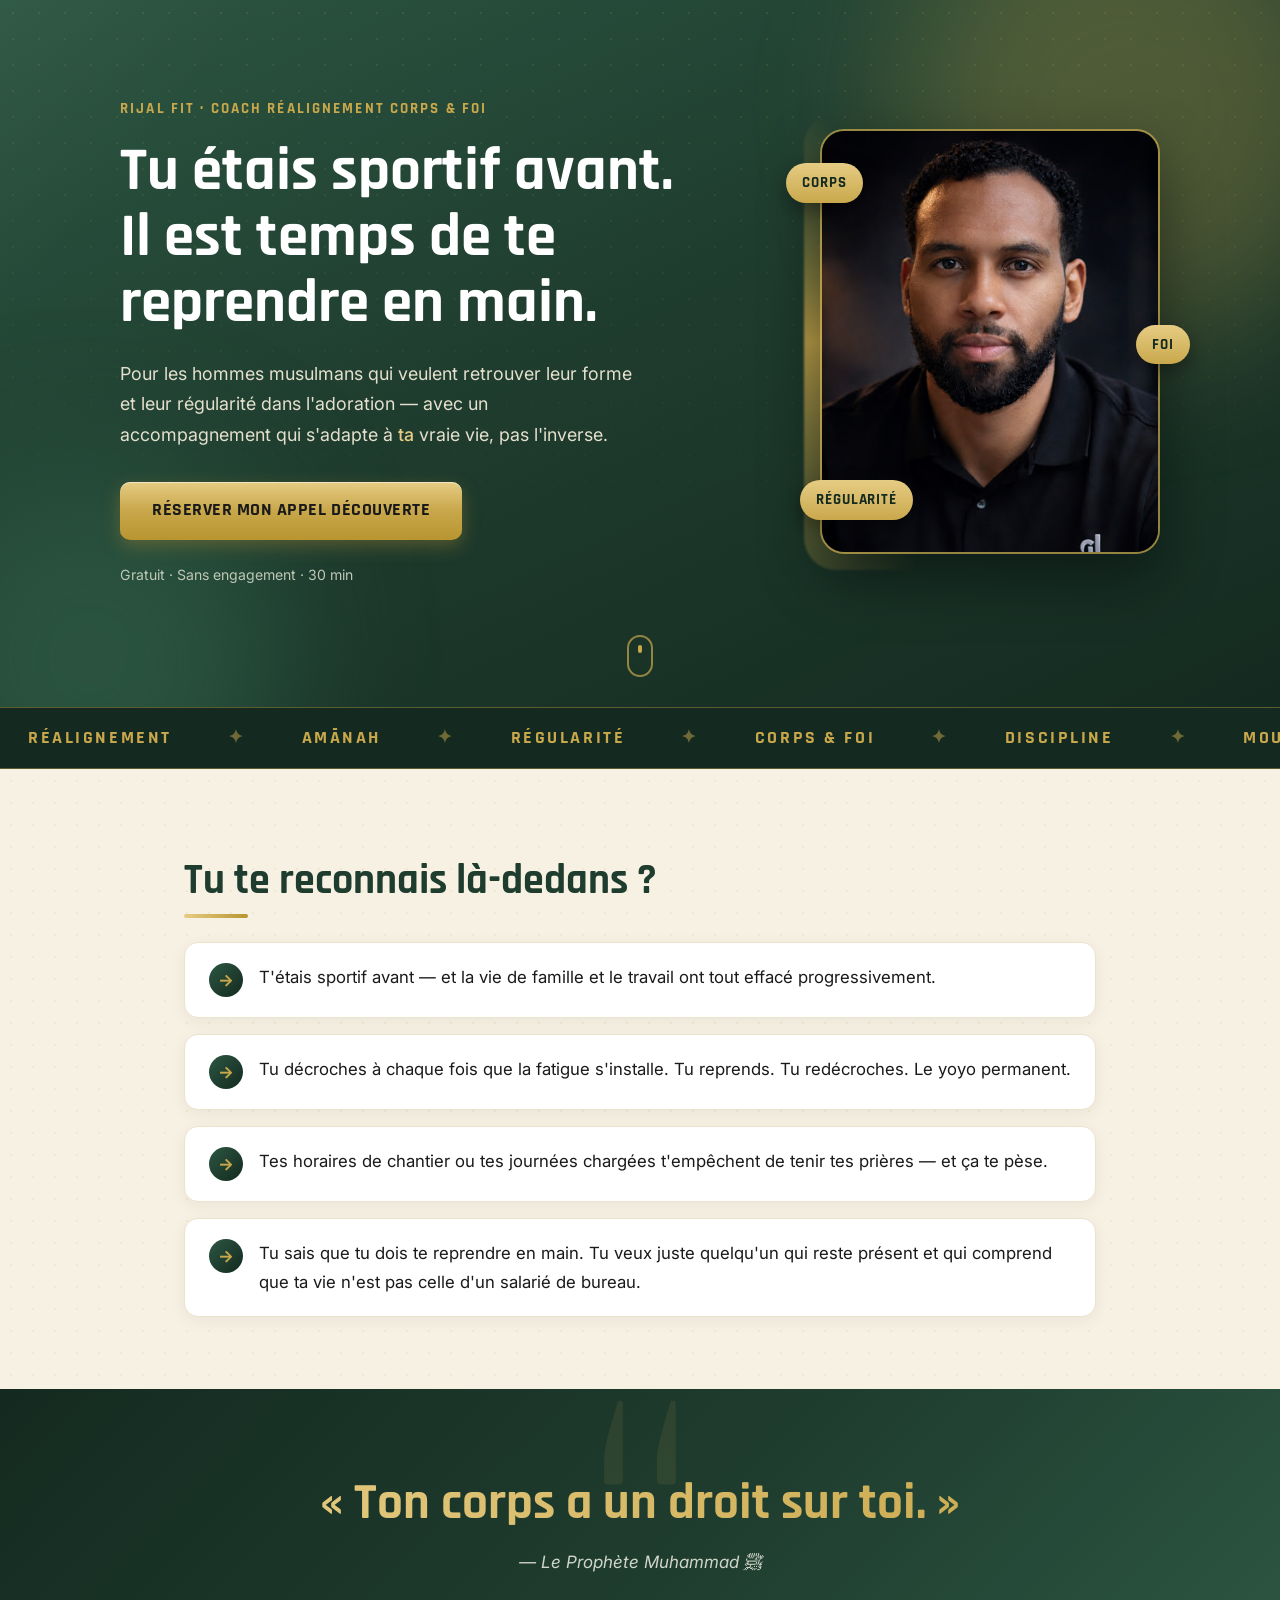
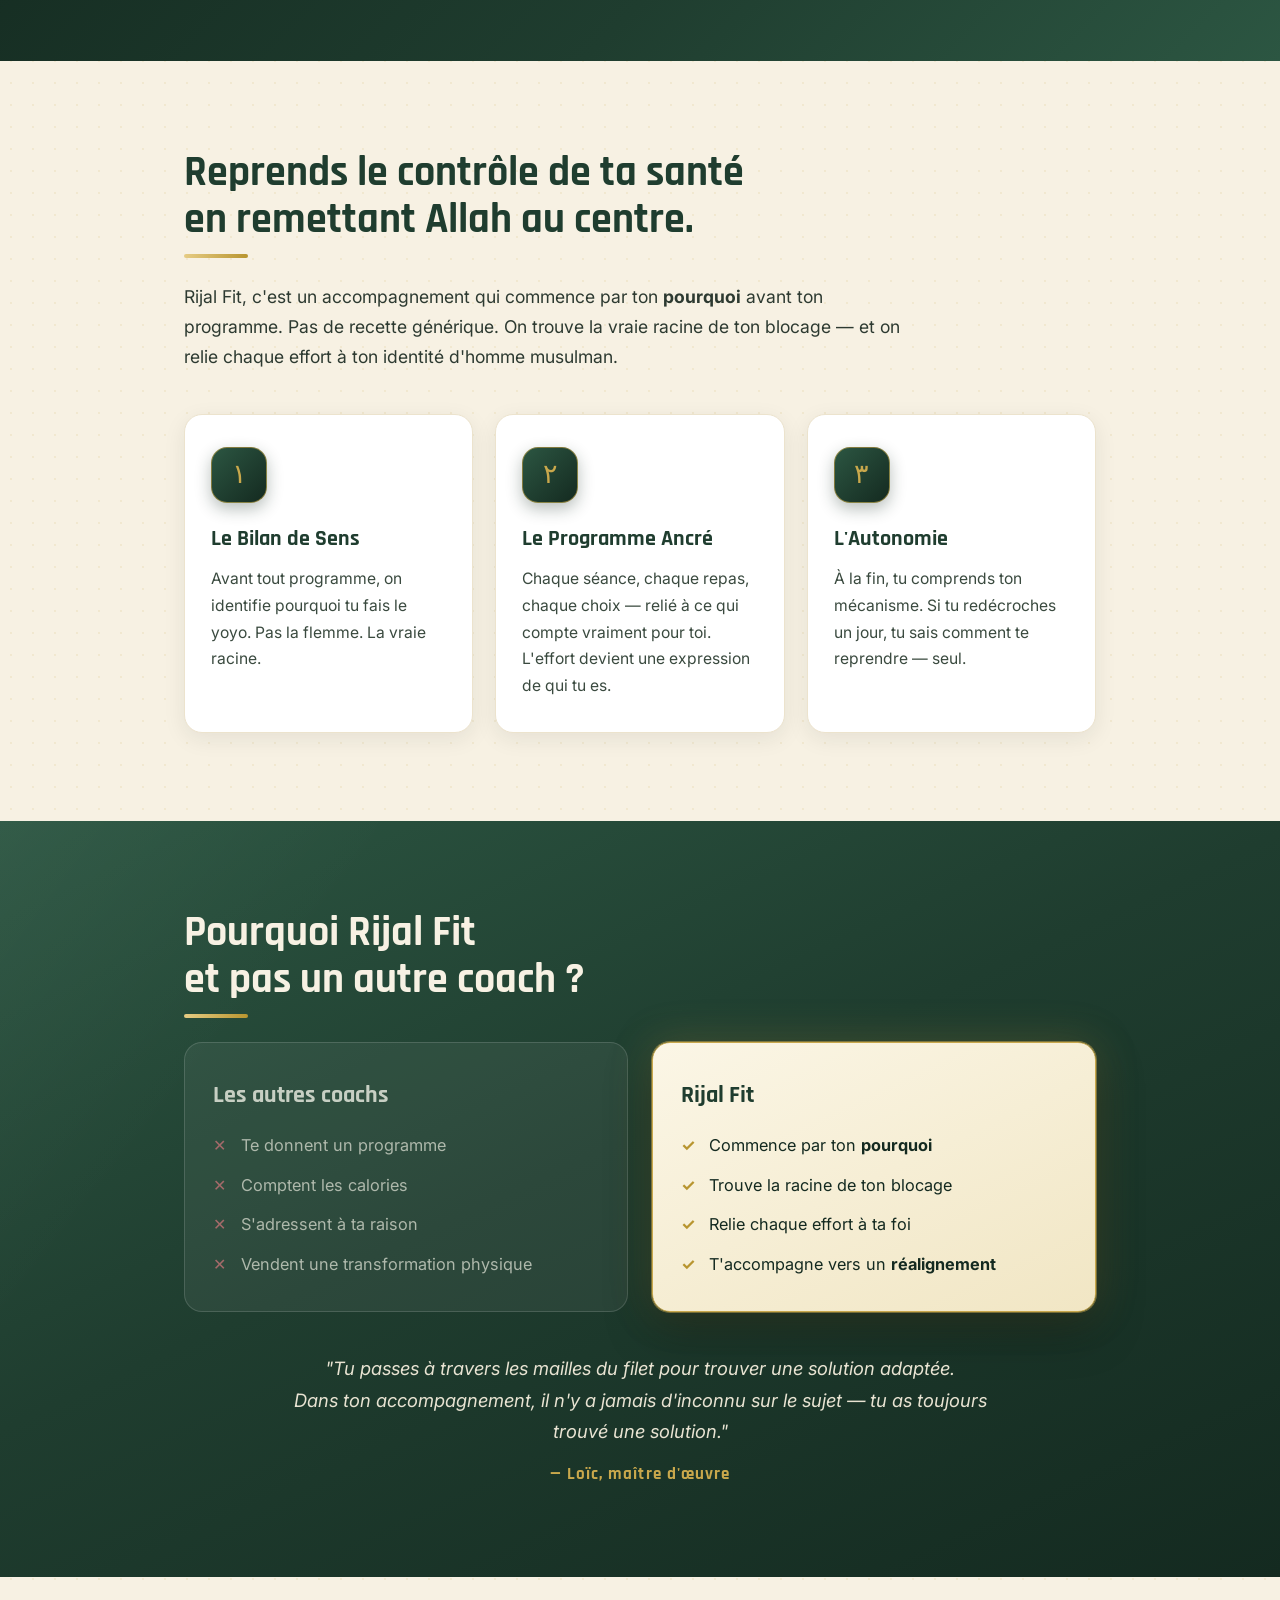
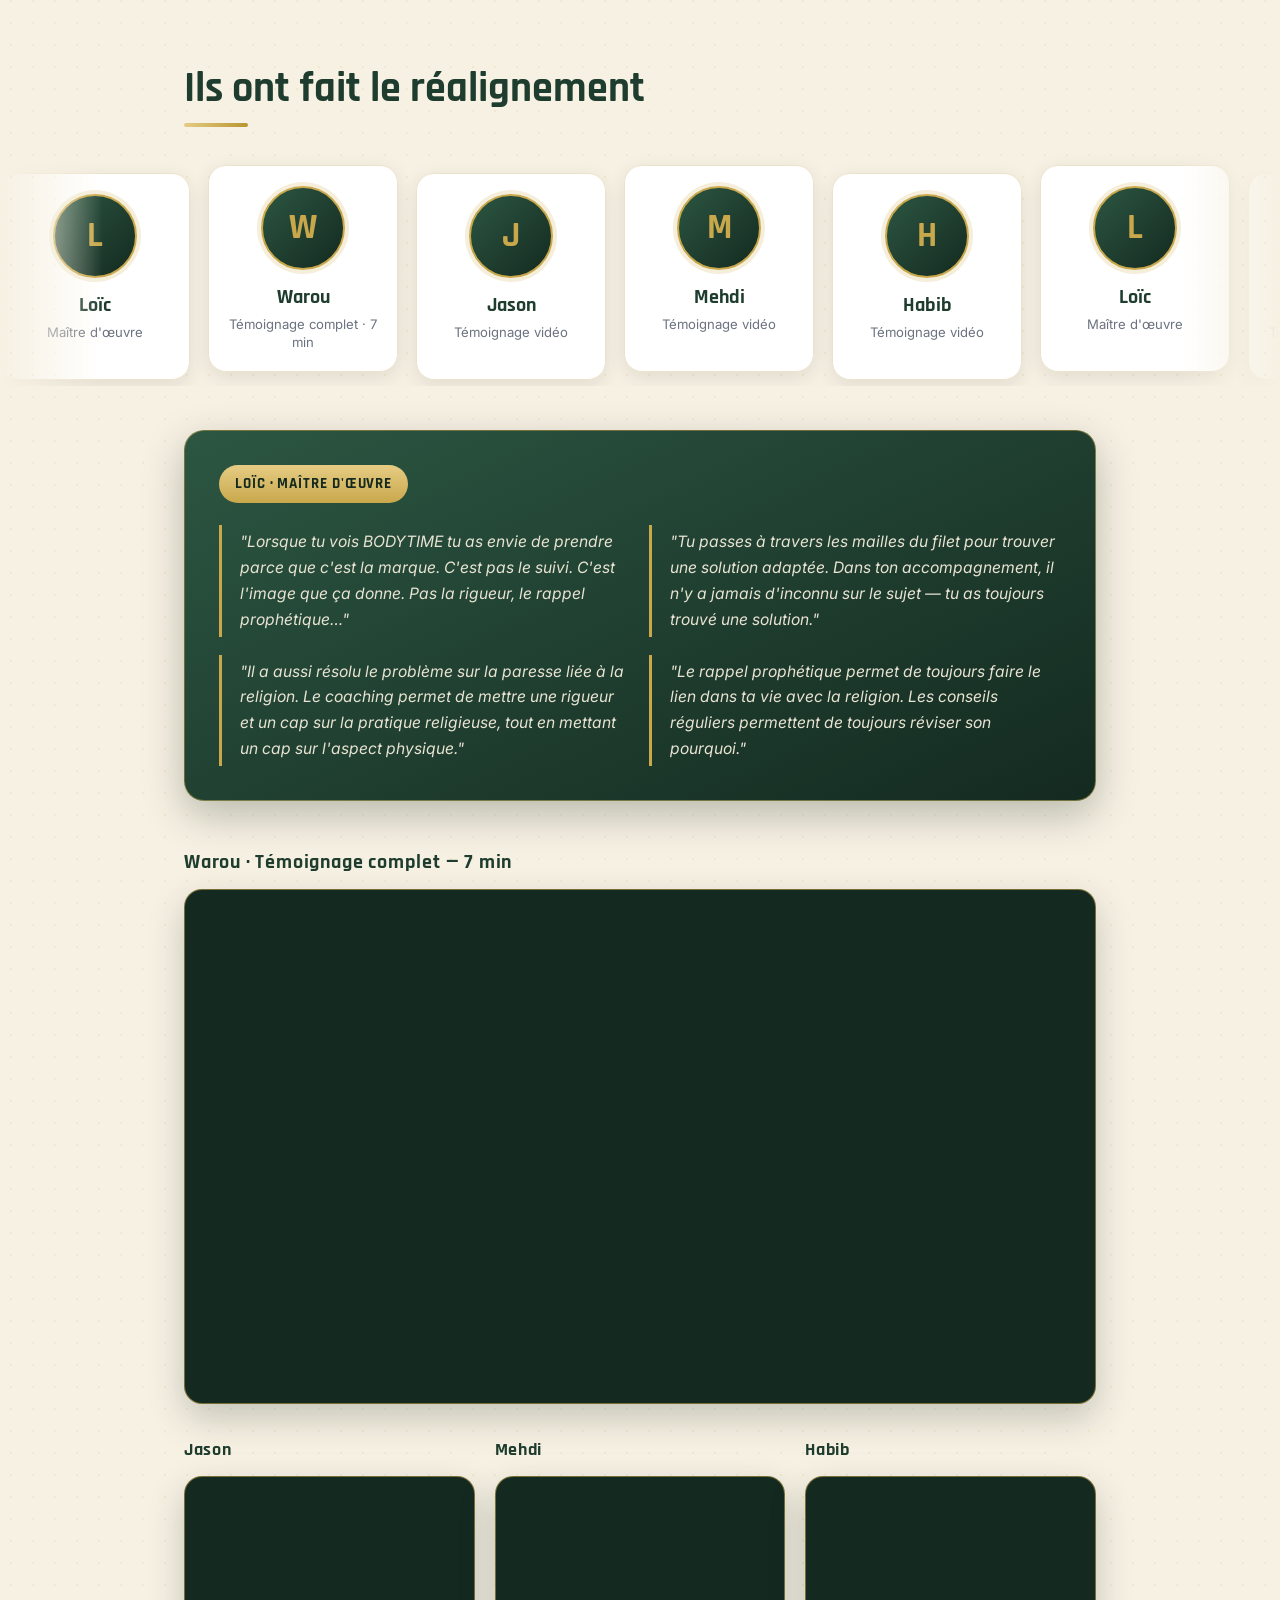
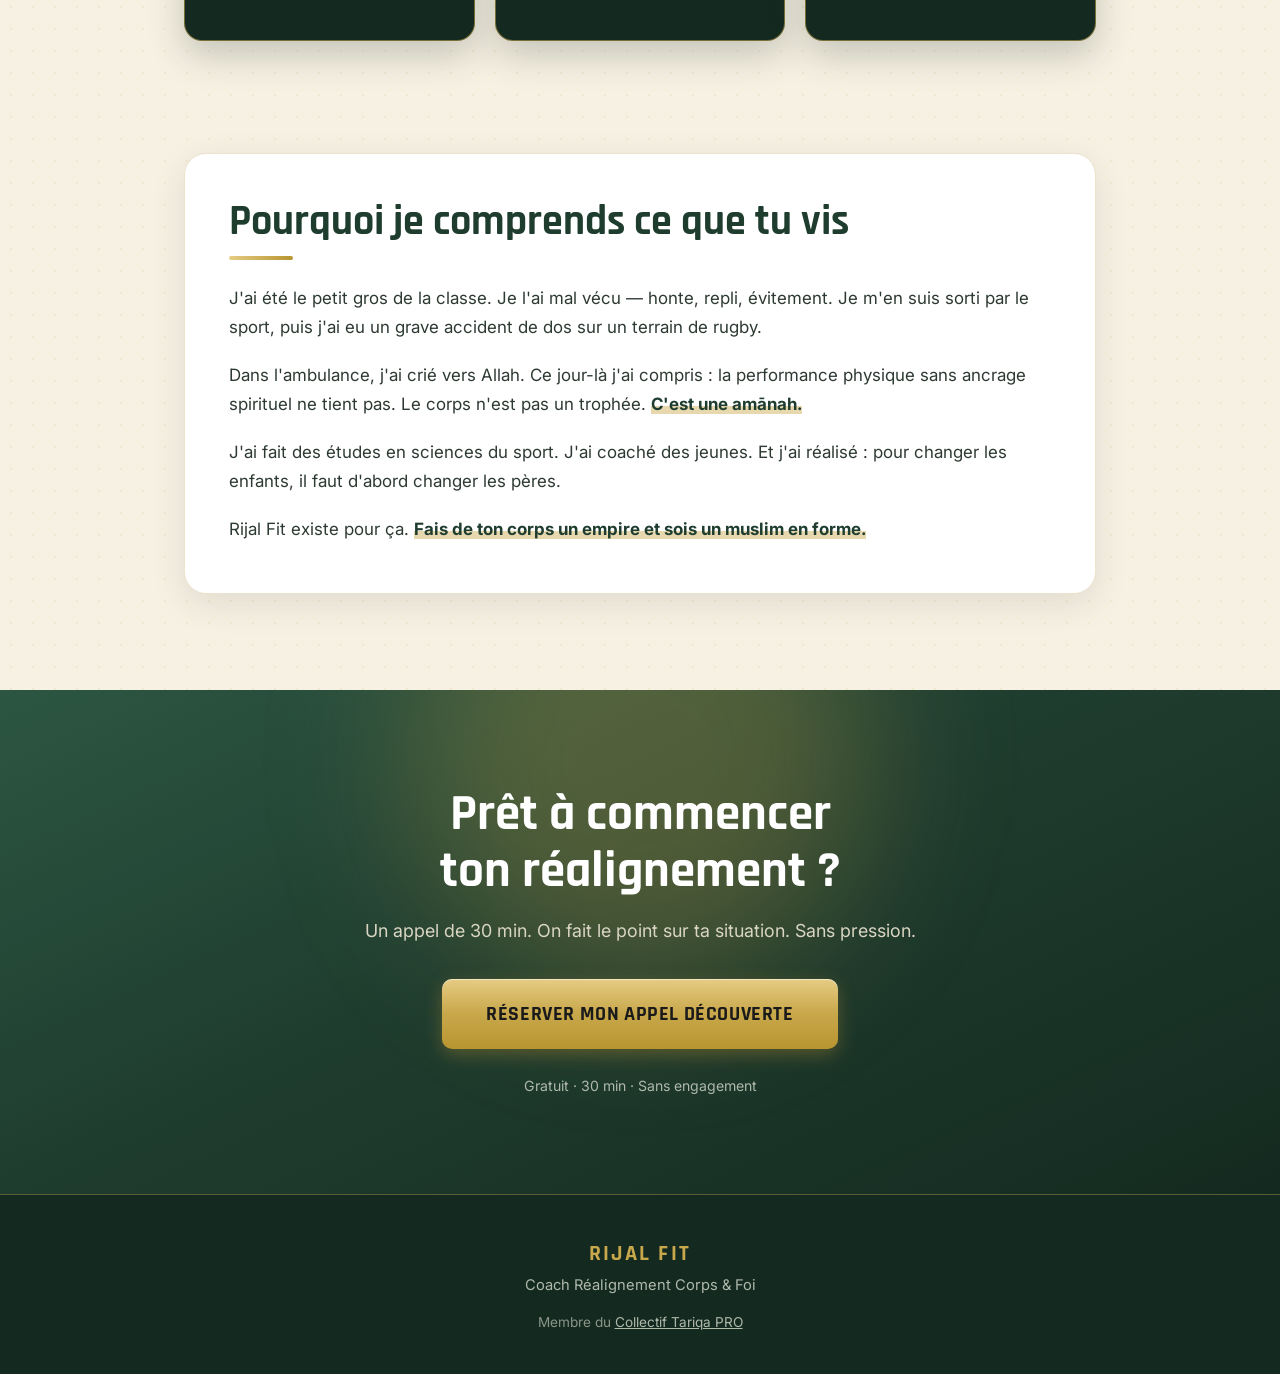
==== index.html @ 96c33fd4 "Site principal Rijal Fit : nouveau visuel animé (vert forêt, or brillant, crème à motif) Mouvement a" ====
<!DOCTYPE html>
<html lang="fr">
<head>
  <meta charset="UTF-8" />
  <meta name="viewport" content="width=device-width, initial-scale=1.0" />
  <title>Rijal Fit — Coach Réalignement Corps & Foi</title>
  <meta name="description" content="Tu étais sportif avant. Retrouve ta forme et ta régularité dans l'adoration — avec un accompagnement qui s'adapte à ta vraie vie." />
  <meta name="theme-color" content="#142a20" />

  <!-- Open Graph -->
  <meta property="og:title" content="Rijal Fit — Coach Réalignement Corps & Foi" />
  <meta property="og:description" content="Tu étais sportif avant. Retrouve ta forme et ta régularité dans l'adoration — avec un accompagnement qui s'adapte à ta vraie vie." />
  <meta property="og:image" content="https://landing-3-sepia.vercel.app/images/matt.jpg" />
  <meta property="og:url" content="https://landing-3-sepia.vercel.app/" />
  <meta property="og:type" content="website" />

  <!-- Google Fonts -->
  <link rel="preconnect" href="https://fonts.googleapis.com" />
  <link rel="preconnect" href="https://fonts.gstatic.com" crossorigin />
  <link href="https://fonts.googleapis.com/css2?family=Rajdhani:wght@400;600;700&family=Inter:wght@400;500&display=swap" rel="stylesheet" />

  <script>document.documentElement.classList.add('js');</script>
  <link rel="stylesheet" href="style.css" />
</head>
<body>

  <div class="scroll-progress" id="scroll-progress" aria-hidden="true"></div>

  <!-- ═══════════════════════════════════════════
       HERO
  ════════════════════════════════════════════ -->
  <header class="hero" id="top">
    <div class="hero__glow hero__glow--1" data-parallax="0.12" aria-hidden="true"></div>
    <div class="hero__glow hero__glow--2" data-parallax="-0.08" aria-hidden="true"></div>
    <div class="hero__inner">
      <div class="hero__text">
        <p class="hero__label reveal">Rijal Fit · Coach Réalignement Corps &amp; Foi</p>
        <h1 class="hero__title" data-split>Tu étais sportif avant.<br>Il est temps de te reprendre en main.</h1>
        <p class="hero__sub reveal" style="--d:.5s">
          Pour les hommes musulmans qui veulent retrouver leur forme et leur régularité dans l'adoration — avec un accompagnement qui s'adapte à <em>ta</em> vraie vie, pas l'inverse.
        </p>
        <div class="reveal" style="--d:.65s">
          <a href="https://calendly.com/muslimserinityforme/programme-ton-bilan-intermediaire" class="btn btn--primary" target="_blank" rel="noopener">
            Réserver mon appel découverte
          </a>
          <p class="hero__reassurance">Gratuit · Sans engagement · 30 min</p>
        </div>
      </div>
      <div class="hero__image reveal reveal--zoom" style="--d:.3s" data-parallax="0.06">
        <div class="hero__ring" aria-hidden="true"></div>
        <img src="images/matt.jpg" alt="Matthieu — Coach Rijal Fit" />
        <span class="chip chip--1" aria-hidden="true">Corps</span>
        <span class="chip chip--2" aria-hidden="true">Foi</span>
        <span class="chip chip--3" aria-hidden="true">Régularité</span>
      </div>
    </div>
    <a href="#probleme" class="hero__scroll" aria-label="Descendre"><span></span></a>
  </header>

  <!-- ═══════════════════════════════════════════
       BANDEAU DÉFILANT
  ════════════════════════════════════════════ -->
  <div class="marquee" aria-hidden="true">
    <div class="marquee__track">
      <span>Réalignement</span><span>Amānah</span><span>Régularité</span><span>Corps &amp; Foi</span><span>Discipline</span><span>Mou'min qawi</span>
      <span>Réalignement</span><span>Amānah</span><span>Régularité</span><span>Corps &amp; Foi</span><span>Discipline</span><span>Mou'min qawi</span>
      <span>Réalignement</span><span>Amānah</span><span>Régularité</span><span>Corps &amp; Foi</span><span>Discipline</span><span>Mou'min qawi</span>
      <span>Réalignement</span><span>Amānah</span><span>Régularité</span><span>Corps &amp; Foi</span><span>Discipline</span><span>Mou'min qawi</span>
    </div>
  </div>

  <main>

    <!-- ═══════════════════════════════════════════
         POUR QUI / LE PROBLÈME
    ════════════════════════════════════════════ -->
    <section class="problem" id="probleme">
      <div class="container">
        <h2 class="section__title reveal">Tu te reconnais là-dedans ?</h2>
        <ul class="problem__list">
          <li class="reveal" style="--d:.05s">
            <span class="check">→</span>
            T'étais sportif avant — et la vie de famille et le travail ont tout effacé progressivement.
          </li>
          <li class="reveal" style="--d:.15s">
            <span class="check">→</span>
            Tu décroches à chaque fois que la fatigue s'installe. Tu reprends. Tu redécroches. Le yoyo permanent.
          </li>
          <li class="reveal" style="--d:.25s">
            <span class="check">→</span>
            Tes horaires de chantier ou tes journées chargées t'empêchent de tenir tes prières — et ça te pèse.
          </li>
          <li class="reveal" style="--d:.35s">
            <span class="check">→</span>
            Tu sais que tu dois te reprendre en main. Tu veux juste quelqu'un qui reste présent et qui comprend que ta vie n'est pas celle d'un salarié de bureau.
          </li>
        </ul>
      </div>
    </section>

    <!-- ═══════════════════════════════════════════
         BANDEAU HADITH
    ════════════════════════════════════════════ -->
    <section class="hadith">
      <div class="container hadith__inner">
        <p class="hadith__text reveal">« Ton corps a un droit sur toi. »</p>
        <p class="hadith__source reveal" style="--d:.25s">— Le Prophète Muhammad ﷺ</p>
      </div>
    </section>

    <!-- ═══════════════════════════════════════════
         LA SOLUTION
    ════════════════════════════════════════════ -->
    <section class="solution">
      <div class="container">
        <h2 class="section__title reveal">Reprends le contrôle de ta santé<br>en remettant Allah au centre.</h2>
        <p class="solution__intro reveal" style="--d:.1s">
          Rijal Fit, c'est un accompagnement qui commence par ton <strong>pourquoi</strong> avant ton programme.
          Pas de recette générique. On trouve la vraie racine de ton blocage — et on relie chaque effort à ton identité d'homme musulman.
        </p>
        <div class="solution__cards">
          <div class="card reveal" style="--d:.05s" data-tilt>
            <div class="card__icon">١</div>
            <h3>Le Bilan de Sens</h3>
            <p>Avant tout programme, on identifie pourquoi tu fais le yoyo. Pas la flemme. La vraie racine.</p>
          </div>
          <div class="card reveal" style="--d:.2s" data-tilt>
            <div class="card__icon">٢</div>
            <h3>Le Programme Ancré</h3>
            <p>Chaque séance, chaque repas, chaque choix — relié à ce qui compte vraiment pour toi. L'effort devient une expression de qui tu es.</p>
          </div>
          <div class="card reveal" style="--d:.35s" data-tilt>
            <div class="card__icon">٣</div>
            <h3>L'Autonomie</h3>
            <p>À la fin, tu comprends ton mécanisme. Si tu redécroches un jour, tu sais comment te reprendre — seul.</p>
          </div>
        </div>
      </div>
    </section>

    <!-- ═══════════════════════════════════════════
         DIFFÉRENCIATEUR
    ════════════════════════════════════════════ -->
    <section class="diff">
      <div class="container">
        <h2 class="section__title section__title--light reveal">Pourquoi Rijal Fit<br>et pas un autre coach ?</h2>
        <div class="diff__grid">
          <div class="diff__col diff__col--other reveal" style="--d:.05s">
            <h3>Les autres coachs</h3>
            <ul>
              <li>Te donnent un programme</li>
              <li>Comptent les calories</li>
              <li>S'adressent à ta raison</li>
              <li>Vendent une transformation physique</li>
            </ul>
          </div>
          <div class="diff__col diff__col--rijal reveal" style="--d:.2s">
            <h3>Rijal Fit</h3>
            <ul>
              <li>Commence par ton <strong>pourquoi</strong></li>
              <li>Trouve la racine de ton blocage</li>
              <li>Relie chaque effort à ta foi</li>
              <li>T'accompagne vers un <strong>réalignement</strong></li>
            </ul>
          </div>
        </div>
        <p class="diff__quote reveal">
          "Tu passes à travers les mailles du filet pour trouver une solution adaptée.<br>
          Dans ton accompagnement, il n'y a jamais d'inconnu sur le sujet — tu as toujours trouvé une solution."
        </p>
        <p class="diff__quote-author reveal" style="--d:.15s">— Loïc, maître d'œuvre</p>
      </div>
    </section>

    <!-- ═══════════════════════════════════════════
         TÉMOIGNAGES
    ════════════════════════════════════════════ -->
    <section class="temoignages" id="temoignages">
      <div class="container">
        <h2 class="section__title reveal">Ils ont fait le réalignement</h2>
      </div>

      <!-- Mur de visages : met la photo de chacun dans images/clients/<prenom>.jpg -->
      <div class="wall" aria-label="Ils témoignent">
        <div class="wall__track">
          <a class="wall__card" href="#temoignage-loic"><span class="avatar"><b>L</b><img src="images/clients/loic.jpg" alt="" loading="lazy" onerror="this.remove()" /></span><span class="wall__name">Loïc</span><span class="wall__role">Maître d'œuvre</span></a>
          <a class="wall__card" href="#temoignage-warou"><span class="avatar"><b>W</b><img src="images/clients/warou.jpg" alt="" loading="lazy" onerror="this.remove()" /></span><span class="wall__name">Warou</span><span class="wall__role">Témoignage complet · 7 min</span></a>
          <a class="wall__card" href="#temoignage-jason"><span class="avatar"><b>J</b><img src="images/clients/jason.jpg" alt="" loading="lazy" onerror="this.remove()" /></span><span class="wall__name">Jason</span><span class="wall__role">Témoignage vidéo</span></a>
          <a class="wall__card" href="#temoignage-mehdi"><span class="avatar"><b>M</b><img src="images/clients/mehdi.jpg" alt="" loading="lazy" onerror="this.remove()" /></span><span class="wall__name">Mehdi</span><span class="wall__role">Témoignage vidéo</span></a>
          <a class="wall__card" href="#temoignage-habib"><span class="avatar"><b>H</b><img src="images/clients/habib.jpg" alt="" loading="lazy" onerror="this.remove()" /></span><span class="wall__name">Habib</span><span class="wall__role">Témoignage vidéo</span></a>
          <a class="wall__card" href="#temoignage-loic"><span class="avatar"><b>L</b><img src="images/clients/loic.jpg" alt="" loading="lazy" onerror="this.remove()" /></span><span class="wall__name">Loïc</span><span class="wall__role">Maître d'œuvre</span></a>
          <a class="wall__card" href="#temoignage-warou"><span class="avatar"><b>W</b><img src="images/clients/warou.jpg" alt="" loading="lazy" onerror="this.remove()" /></span><span class="wall__name">Warou</span><span class="wall__role">Témoignage complet · 7 min</span></a>
          <a class="wall__card" href="#temoignage-jason"><span class="avatar"><b>J</b><img src="images/clients/jason.jpg" alt="" loading="lazy" onerror="this.remove()" /></span><span class="wall__name">Jason</span><span class="wall__role">Témoignage vidéo</span></a>
          <a class="wall__card" href="#temoignage-mehdi"><span class="avatar"><b>M</b><img src="images/clients/mehdi.jpg" alt="" loading="lazy" onerror="this.remove()" /></span><span class="wall__name">Mehdi</span><span class="wall__role">Témoignage vidéo</span></a>
          <a class="wall__card" href="#temoignage-habib"><span class="avatar"><b>H</b><img src="images/clients/habib.jpg" alt="" loading="lazy" onerror="this.remove()" /></span><span class="wall__name">Habib</span><span class="wall__role">Témoignage vidéo</span></a>
        </div>
      </div>

      <div class="container">

        <!-- Loïc — texte -->
        <div class="temoignage-loic" id="temoignage-loic">
          <div class="temoignage-loic__header">
            <div class="temoignage-loic__badge">Loïc · Maître d'œuvre</div>
          </div>
          <div class="temoignage-loic__quotes">
            <blockquote class="reveal">
              "Lorsque tu vois BODYTIME tu as envie de prendre parce que c'est la marque. C'est pas le suivi. C'est l'image que ça donne. Pas la rigueur, le rappel prophétique…"
            </blockquote>
            <blockquote class="reveal">
              "Tu passes à travers les mailles du filet pour trouver une solution adaptée. Dans ton accompagnement, il n'y a jamais d'inconnu sur le sujet — tu as toujours trouvé une solution."
            </blockquote>
            <blockquote class="reveal">
              "Il a aussi résolu le problème sur la paresse liée à la religion. Le coaching permet de mettre une rigueur et un cap sur la pratique religieuse, tout en mettant un cap sur l'aspect physique."
            </blockquote>
            <blockquote class="reveal">
              "Le rappel prophétique permet de toujours faire le lien dans ta vie avec la religion. Les conseils réguliers permettent de toujours réviser son pourquoi."
            </blockquote>
          </div>
        </div>

        <!-- Warou — vidéo 7 min -->
        <div class="temoignage-video-principal reveal" id="temoignage-warou">
          <p class="temoignage-video-principal__label">Warou · Témoignage complet — 7 min</p>
          <div class="video-wrapper">
            <iframe
              src="https://www.youtube.com/embed/xdsmLnD5xeQ"
              title="Témoignage Warou — Rijal Fit"
              frameborder="0"
              loading="lazy"
              allow="accelerometer; autoplay; clipboard-write; encrypted-media; gyroscope; picture-in-picture"
              allowfullscreen>
            </iframe>
          </div>
        </div>

        <!-- Grille 3 vidéos -->
        <div class="temoignages-grille">
          <div class="temoignage-item reveal" id="temoignage-jason" style="--d:.05s">
            <p class="temoignage-item__label">Jason</p>
            <div class="video-wrapper">
              <iframe
                src="https://www.youtube.com/embed/lvRiai_-8hA"
                title="Témoignage Jason — Rijal Fit"
                frameborder="0"
                loading="lazy"
                allow="accelerometer; autoplay; clipboard-write; encrypted-media; gyroscope; picture-in-picture"
                allowfullscreen>
              </iframe>
            </div>
          </div>
          <div class="temoignage-item reveal" id="temoignage-mehdi" style="--d:.2s">
            <p class="temoignage-item__label">Mehdi</p>
            <div class="video-wrapper">
              <iframe
                src="https://www.youtube.com/embed/9PWAT8W5pZg"
                title="Témoignage Mehdi — Rijal Fit"
                frameborder="0"
                loading="lazy"
                allow="accelerometer; autoplay; clipboard-write; encrypted-media; gyroscope; picture-in-picture"
                allowfullscreen>
              </iframe>
            </div>
          </div>
          <div class="temoignage-item reveal" id="temoignage-habib" style="--d:.35s">
            <p class="temoignage-item__label">Habib</p>
            <div class="video-wrapper">
              <iframe
                src="https://www.youtube.com/embed/jFaJ1dnXxIE"
                title="Témoignage Habib — Rijal Fit"
                frameborder="0"
                loading="lazy"
                allow="accelerometer; autoplay; clipboard-write; encrypted-media; gyroscope; picture-in-picture"
                allowfullscreen>
              </iframe>
            </div>
          </div>
        </div>

      </div>
    </section>

    <!-- ═══════════════════════════════════════════
         À PROPOS / PREUVE
    ════════════════════════════════════════════ -->
    <section class="about">
      <div class="container about__inner">
        <div class="about__text">
          <h2 class="section__title reveal">Pourquoi je comprends ce que tu vis</h2>
          <p class="reveal">
            J'ai été le petit gros de la classe. Je l'ai mal vécu — honte, repli, évitement.
            Je m'en suis sorti par le sport, puis j'ai eu un grave accident de dos sur un terrain de rugby.
          </p>
          <p class="reveal">
            Dans l'ambulance, j'ai crié vers Allah. Ce jour-là j'ai compris : la performance physique sans ancrage spirituel ne tient pas. Le corps n'est pas un trophée. <strong class="hl">C'est une amānah.</strong>
          </p>
          <p class="reveal">
            J'ai fait des études en sciences du sport. J'ai coaché des jeunes. Et j'ai réalisé : pour changer les enfants, il faut d'abord changer les pères.
          </p>
          <p class="reveal">
            Rijal Fit existe pour ça. <strong class="hl">Fais de ton corps un empire et sois un muslim en forme.</strong>
          </p>
        </div>
      </div>
    </section>

    <!-- ═══════════════════════════════════════════
         CTA FINAL
    ════════════════════════════════════════════ -->
    <section class="cta-final">
      <div class="hero__glow hero__glow--1" aria-hidden="true"></div>
      <div class="container cta-final__inner">
        <h2 class="cta-final__title reveal">Prêt à commencer<br>ton réalignement ?</h2>
        <p class="cta-final__sub reveal" style="--d:.1s">
          Un appel de 30 min. On fait le point sur ta situation. Sans pression.
        </p>
        <div class="reveal" style="--d:.2s">
          <a href="https://calendly.com/muslimserinityforme/programme-ton-bilan-intermediaire" class="btn btn--primary btn--large btn--pulse" target="_blank" rel="noopener">
            Réserver mon appel découverte
          </a>
        </div>
        <p class="cta-final__reassurance">Gratuit · 30 min · Sans engagement</p>
      </div>
    </section>

  </main>

  <!-- ═══════════════════════════════════════════
       FOOTER
  ════════════════════════════════════════════ -->
  <footer class="footer">
    <div class="container">
      <p class="footer__brand">Rijal Fit</p>
      <p class="footer__sub">Coach Réalignement Corps &amp; Foi</p>
      <p class="footer__ctp">Membre du <a href="https://entrepreneur-musulman.com" target="_blank" rel="noopener">Collectif Tariqa PRO</a></p>
    </div>
  </footer>

  <!-- Bouton flottant : apparaît après le haut de page -->
  <a href="https://calendly.com/muslimserinityforme/programme-ton-bilan-intermediaire" class="float-cta btn btn--primary" id="float-cta" target="_blank" rel="noopener">Réserver mon appel</a>

  <script src="script.js"></script>
</body>
</html>
---- style.css ----
/* ═══════════════════════════════════════════
   RIJAL FIT — Landing page v2 (mouvement + brillance)
   Palette espace membre : vert forêt #1f3d2f · or #C9A84C · crème #f7f1e3 · noir #1A1A1A
   Typo : Rajdhani (titres) · Inter (corps)
════════════════════════════════════════════ */

*, *::before, *::after { box-sizing: border-box; margin: 0; padding: 0; }

:root {
  --forest: #1f3d2f;
  --forest-dark: #142a20;
  --forest-mid: #2c5642;
  --kaki: #4A5240;
  --or: #C9A84C;
  --or-light: #e6cc84;
  --or-dark: #b8952f;
  --creme: #f7f1e3;
  --noir: #1A1A1A;
  --blanc: #FFFFFF;
  --gris: #6b7280;
  --radius: 14px;
  --ease: cubic-bezier(.2, .7, .2, 1);
}

html { scroll-behavior: smooth; }

body {
  font-family: 'Inter', sans-serif;
  font-size: 17px;
  line-height: 1.7;
  color: var(--noir);
  background-color: var(--creme);
  background-image: radial-gradient(rgba(201,168,76,.13) 1.2px, transparent 1.2px);
  background-size: 22px 22px;
  overflow-x: hidden;
}

/* ── Utilitaires ── */
.container { max-width: 960px; margin: 0 auto; padding: 0 24px; }

.section__title {
  font-family: 'Rajdhani', sans-serif;
  font-weight: 700;
  font-size: clamp(1.8rem, 4vw, 2.6rem);
  line-height: 1.15;
  color: var(--forest);
  margin-bottom: 1.5rem;
  position: relative;
  padding-bottom: 14px;
}
.section__title::after {
  content: '';
  position: absolute;
  left: 0; bottom: 0;
  width: 64px; height: 4px;
  border-radius: 4px;
  background: linear-gradient(90deg, var(--or-light), var(--or-dark));
  transform-origin: left;
  transform: scaleX(0);
  transition: transform .9s var(--ease) .3s;
}
.js .section__title.is-visible::after, .no-js .section__title::after { transform: scaleX(1); }
html:not(.js) .section__title::after { transform: scaleX(1); }
.section__title--light { color: var(--creme); }

/* ── Barre de progression de lecture ── */
.scroll-progress {
  position: fixed; top: 0; left: 0; height: 4px; width: 0;
  z-index: 100;
  background: linear-gradient(90deg, var(--or-light), var(--or), var(--or-dark));
  box-shadow: 0 0 10px rgba(201,168,76,.7);
}

/* ── Bouton (or brillant + reflet qui passe) ── */
.btn {
  display: inline-block;
  position: relative;
  overflow: hidden;
  font-family: 'Rajdhani', sans-serif;
  font-weight: 700;
  font-size: 1.1rem;
  letter-spacing: .03em;
  text-transform: uppercase;
  text-decoration: none;
  padding: 14px 32px;
  border-radius: 10px;
  transition: transform .2s var(--ease), box-shadow .2s;
  cursor: pointer;
}
.btn--primary {
  background: linear-gradient(180deg, var(--or-light) 0%, var(--or) 48%, var(--or-dark) 100%);
  color: var(--noir);
  box-shadow: inset 0 1px 0 rgba(255,255,255,.5), 0 6px 18px rgba(180,140,50,.38);
}
.btn--primary::after {
  content: '';
  position: absolute;
  top: 0; left: -40%;
  width: 30%; height: 100%;
  background: linear-gradient(115deg, rgba(255,255,255,.65) 0%, rgba(255,255,255,0) 75%);
  transform: skewX(-18deg);
  animation: shine 4.5s ease-in-out infinite;
  pointer-events: none;
}
@keyframes shine {
  0%, 55% { left: -40%; }
  100% { left: 140%; }
}
.btn--primary:hover { transform: translateY(-3px) scale(1.02); box-shadow: inset 0 1px 0 rgba(255,255,255,.6), 0 12px 28px rgba(180,140,50,.5); }
.btn--large { font-size: 1.25rem; padding: 18px 44px; }
.btn--pulse { animation: pulse 2.6s ease-in-out infinite; }
@keyframes pulse {
  0%, 100% { box-shadow: inset 0 1px 0 rgba(255,255,255,.5), 0 6px 18px rgba(180,140,50,.38), 0 0 0 0 rgba(201,168,76,.55); }
  50% { box-shadow: inset 0 1px 0 rgba(255,255,255,.5), 0 6px 18px rgba(180,140,50,.38), 0 0 0 16px rgba(201,168,76,0); }
}

/* ══════════════════════════════════════════
   APPARITION AU DÉFILEMENT
══════════════════════════════════════════ */
.js .reveal {
  opacity: 0;
  transform: translateY(32px);
  transition: opacity .9s var(--ease), transform .9s var(--ease);
  transition-delay: var(--d, 0s);
}
.js .reveal--zoom { transform: scale(.88) translateY(20px); }
.js .reveal.is-visible { opacity: 1; transform: none; }

/* Titre du hero : les mots arrivent un par un */
.hero__title .w {
  display: inline-block;
  opacity: 0;
  transform: translateY(40px) rotate(2deg);
  animation: wordIn .8s var(--ease) forwards;
  animation-delay: calc(var(--i) * .07s + .15s);
}
@keyframes wordIn { to { opacity: 1; transform: none; } }

/* ══════════════════════════════════════════
   HERO
══════════════════════════════════════════ */
.hero {
  position: relative;
  overflow: hidden;
  background: linear-gradient(155deg, var(--forest-mid) 0%, var(--forest) 45%, var(--forest-dark) 100%);
  color: var(--creme);
  padding: 96px 24px 120px;
}
.hero::before {
  content: '';
  position: absolute;
  top: -60%; left: -30%;
  width: 40%; height: 220%;
  background: linear-gradient(115deg, rgba(255,255,255,.07) 0%, rgba(255,255,255,0) 60%);
  transform: skewX(-18deg);
  animation: sweep 11s ease-in-out infinite;
  pointer-events: none;
}
@keyframes sweep {
  0% { left: -40%; }
  60%, 100% { left: 120%; }
}
.hero::after {
  content: '';
  position: absolute; inset: 0;
  background-image: radial-gradient(rgba(201,168,76,.16) 1.2px, transparent 1.2px);
  background-size: 26px 26px;
  mask-image: linear-gradient(180deg, rgba(0,0,0,.9), transparent 85%);
  -webkit-mask-image: linear-gradient(180deg, rgba(0,0,0,.9), transparent 85%);
  pointer-events: none;
}

.hero__glow {
  position: absolute;
  border-radius: 50%;
  filter: blur(70px);
  pointer-events: none;
  will-change: transform;
  transform: translateY(var(--py, 0px));
}
.hero__glow--1 { width: 460px; height: 460px; top: -120px; right: -80px; background: rgba(201,168,76,.28); animation: drift 14s ease-in-out infinite; }
.hero__glow--2 { width: 380px; height: 380px; bottom: -140px; left: -100px; background: rgba(44,86,66,.9); animation: drift 17s ease-in-out infinite reverse; }
@keyframes drift {
  0%, 100% { translate: 0 0; }
  50% { translate: 40px -30px; }
}

.hero__inner {
  position: relative; z-index: 2;
  max-width: 1040px;
  margin: 0 auto;
  display: flex;
  align-items: center;
  gap: 56px;
}
.hero__text { flex: 1 1 56%; }
.hero__label {
  font-family: 'Rajdhani', sans-serif;
  font-weight: 700;
  font-size: .95rem;
  letter-spacing: .14em;
  text-transform: uppercase;
  color: var(--or);
  margin-bottom: 1.1rem;
}
.hero__title {
  font-family: 'Rajdhani', sans-serif;
  font-weight: 700;
  font-size: clamp(2.3rem, 5.6vw, 3.8rem);
  line-height: 1.08;
  color: var(--blanc);
  margin-bottom: 1.4rem;
}
.hero__sub { font-size: 1.12rem; color: #e5e0cd; margin-bottom: 2rem; max-width: 520px; }
.hero__sub em { color: var(--or-light); font-style: normal; font-weight: 500; }
.hero__reassurance { margin-top: .9rem; font-size: .88rem; color: #bfc7b6; }

.hero__image { flex: 0 0 340px; position: relative; will-change: transform; transform: translateY(var(--py, 0px)); }
.hero__image img {
  position: relative; z-index: 2;
  width: 100%;
  aspect-ratio: 4 / 5;
  object-fit: cover;
  border-radius: 24px;
  border: 2px solid rgba(201,168,76,.7);
  box-shadow: 0 24px 60px rgba(0,0,0,.45);
  display: block;
}
.hero__ring {
  position: absolute; z-index: 1;
  inset: -16px;
  border-radius: 32px;
  background: conic-gradient(from 0deg, transparent 0 55%, rgba(201,168,76,.9) 75%, transparent 90%);
  animation: spin 7s linear infinite;
  filter: blur(1px);
}
@keyframes spin { to { transform: rotate(360deg); } }

.chip {
  position: absolute; z-index: 3;
  font-family: 'Rajdhani', sans-serif;
  font-weight: 700;
  letter-spacing: .06em;
  text-transform: uppercase;
  font-size: .95rem;
  padding: 7px 16px;
  border-radius: 999px;
  color: var(--forest-dark);
  background: linear-gradient(180deg, var(--or-light), var(--or));
  box-shadow: 0 8px 20px rgba(0,0,0,.35);
  animation: floaty 5s ease-in-out infinite;
}
.chip--1 { top: 8%; left: -34px; }
.chip--2 { top: 46%; right: -30px; animation-delay: -1.6s; }
.chip--3 { bottom: 8%; left: -20px; animation-delay: -3.1s; }
@keyframes floaty {
  0%, 100% { translate: 0 0; }
  50% { translate: 0 -12px; }
}

.hero__scroll {
  position: absolute; z-index: 3;
  left: 50%; bottom: 30px;
  width: 26px; height: 42px;
  margin-left: -13px;
  border: 2px solid rgba(201,168,76,.7);
  border-radius: 14px;
}
.hero__scroll span {
  position: absolute; left: 50%; top: 8px;
  width: 4px; height: 8px; margin-left: -2px;
  background: var(--or);
  border-radius: 2px;
  animation: wheel 1.8s ease-in-out infinite;
}
@keyframes wheel {
  0% { opacity: 0; transform: translateY(0); }
  30% { opacity: 1; }
  100% { opacity: 0; transform: translateY(16px); }
}

/* ── Bandeau défilant ── */
.marquee {
  background: var(--forest-dark);
  border-top: 1px solid rgba(201,168,76,.4);
  border-bottom: 1px solid rgba(201,168,76,.4);
  overflow: hidden;
  padding: 14px 0;
}
.marquee__track {
  display: flex;
  width: max-content;
  animation: scrollx 38s linear infinite;
}
.marquee__track span {
  font-family: 'Rajdhani', sans-serif;
  font-weight: 700;
  font-size: 1.15rem;
  letter-spacing: .14em;
  text-transform: uppercase;
  color: var(--or);
  padding: 0 28px;
  white-space: nowrap;
}
.marquee__track span::after { content: '✦'; margin-left: 56px; color: rgba(201,168,76,.5); }
@keyframes scrollx { to { transform: translateX(-50%); } }

/* ══════════════════════════════════════════
   PROBLÈME
══════════════════════════════════════════ */
.problem { padding: 88px 0 72px; }
.problem__list { list-style: none; display: flex; flex-direction: column; gap: 16px; }
.problem__list li {
  display: flex; gap: 16px; align-items: flex-start;
  background: var(--blanc);
  border: 1px solid #ece3cd;
  border-radius: var(--radius);
  padding: 20px 24px;
  font-size: 1.05rem;
  box-shadow: 0 4px 16px rgba(20,42,32,.06);
  transition: transform .3s var(--ease), box-shadow .3s, border-color .3s;
}
.problem__list li:hover { transform: translateX(8px); box-shadow: 0 10px 26px rgba(20,42,32,.12); border-color: rgba(201,168,76,.7); }
.check {
  flex-shrink: 0;
  width: 34px; height: 34px;
  display: grid; place-items: center;
  border-radius: 50%;
  background: linear-gradient(135deg, var(--forest-mid), var(--forest-dark));
  color: var(--or);
  font-weight: 700;
  transition: transform .3s var(--ease);
}
.problem__list li:hover .check { transform: translateX(4px) scale(1.1); }

/* ══════════════════════════════════════════
   HADITH
══════════════════════════════════════════ */
.hadith {
  position: relative;
  overflow: hidden;
  background: linear-gradient(135deg, var(--forest-dark) 0%, var(--forest) 55%, var(--forest-mid) 100%);
  padding: 84px 0;
  text-align: center;
}
.hadith::before {
  content: '“';
  position: absolute;
  top: -40px; left: 50%;
  transform: translateX(-50%);
  font-family: 'Rajdhani', sans-serif;
  font-size: 22rem;
  line-height: 1;
  color: rgba(201,168,76,.1);
  pointer-events: none;
}
.hadith__inner { position: relative; }
.hadith__text {
  font-family: 'Rajdhani', sans-serif;
  font-weight: 700;
  font-size: clamp(2rem, 5vw, 3.2rem);
  line-height: 1.2;
  background: linear-gradient(90deg, var(--or-light), var(--or), var(--or-light));
  background-size: 200% 100%;
  -webkit-background-clip: text;
  background-clip: text;
  color: transparent;
  animation: goldflow 6s linear infinite;
  margin-bottom: .8rem;
}
@keyframes goldflow { to { background-position: -200% 0; } }
.hadith__source { color: #cfd6c8; font-style: italic; }

/* ══════════════════════════════════════════
   SOLUTION
══════════════════════════════════════════ */
.solution { padding: 88px 0; }
.solution__intro { font-size: 1.1rem; max-width: 720px; margin-bottom: 2.6rem; color: #2d3a31; }
.solution__cards { display: grid; grid-template-columns: repeat(3, 1fr); gap: 22px; perspective: 900px; }
.card {
  background: var(--blanc);
  border: 1px solid #ece3cd;
  border-radius: 18px;
  padding: 32px 26px;
  box-shadow: 0 6px 22px rgba(20,42,32,.08);
  position: relative;
  overflow: hidden;
  transition: box-shadow .3s, border-color .3s;
  transform-style: preserve-3d;
}
.card::before {
  content: '';
  position: absolute; inset: 0;
  background: radial-gradient(260px circle at var(--mx, 50%) var(--my, 0%), rgba(201,168,76,.22), transparent 60%);
  opacity: 0;
  transition: opacity .3s;
  pointer-events: none;
}
.card:hover { box-shadow: 0 18px 40px rgba(20,42,32,.18); border-color: rgba(201,168,76,.8); }
.card:hover::before { opacity: 1; }
.card__icon {
  width: 56px; height: 56px;
  display: grid; place-items: center;
  border-radius: 16px;
  background: linear-gradient(135deg, var(--forest-mid), var(--forest-dark));
  border: 1px solid rgba(201,168,76,.6);
  color: var(--or);
  font-size: 1.7rem;
  margin-bottom: 1.1rem;
  box-shadow: 0 6px 16px rgba(20,42,32,.3);
}
.card h3 { font-family: 'Rajdhani', sans-serif; font-weight: 700; font-size: 1.4rem; color: var(--forest); margin-bottom: .5rem; }
.card p { font-size: .98rem; color: #3a4a3f; }

/* ══════════════════════════════════════════
   DIFFÉRENCIATEUR
══════════════════════════════════════════ */
.diff {
  position: relative;
  background: linear-gradient(155deg, var(--forest-mid) 0%, var(--forest) 45%, var(--forest-dark) 100%);
  padding: 88px 0;
  overflow: hidden;
}
.diff::before {
  content: '';
  position: absolute;
  top: -40%; left: -20%;
  width: 40%; height: 180%;
  background: linear-gradient(115deg, rgba(255,255,255,.06) 0%, rgba(255,255,255,0) 60%);
  transform: skewX(-18deg);
  animation: sweep 14s ease-in-out infinite;
  pointer-events: none;
}
.diff .container { position: relative; }
.diff__grid { display: grid; grid-template-columns: 1fr 1fr; gap: 24px; margin: 1rem 0 2.6rem; }
.diff__col { border-radius: 18px; padding: 32px 28px; }
.diff__col h3 { font-family: 'Rajdhani', sans-serif; font-weight: 700; font-size: 1.5rem; margin-bottom: 1rem; }
.diff__col ul { list-style: none; display: flex; flex-direction: column; gap: 12px; }
.diff__col li { padding-left: 28px; position: relative; font-size: 1.02rem; }
.diff__col--other { background: rgba(255,255,255,.06); border: 1px solid rgba(255,255,255,.14); color: #aeb8ab; }
.diff__col--other h3 { color: #c7cfc3; }
.diff__col--other li::before { content: '✕'; position: absolute; left: 0; color: #a46a6a; }
.diff__col--rijal {
  background: linear-gradient(155deg, #fbf6e6, #f1e6c4);
  border: 1px solid var(--or);
  color: var(--forest-dark);
  box-shadow: 0 0 0 1px rgba(201,168,76,.5), 0 18px 46px rgba(0,0,0,.35), 0 0 40px rgba(201,168,76,.25);
  animation: glowborder 3.6s ease-in-out infinite;
}
.diff__col--rijal h3 { color: var(--forest); }
.diff__col--rijal li::before { content: '✓'; position: absolute; left: 0; color: var(--or-dark); font-weight: 700; }
@keyframes glowborder {
  0%, 100% { box-shadow: 0 0 0 1px rgba(201,168,76,.5), 0 18px 46px rgba(0,0,0,.35), 0 0 30px rgba(201,168,76,.18); }
  50% { box-shadow: 0 0 0 1px rgba(201,168,76,.9), 0 18px 46px rgba(0,0,0,.35), 0 0 56px rgba(201,168,76,.4); }
}
.diff__quote { font-size: 1.15rem; font-style: italic; color: #e8e3d2; max-width: 720px; margin: 0 auto .8rem; text-align: center; }
.diff__quote-author { text-align: center; color: var(--or); font-family: 'Rajdhani', sans-serif; font-weight: 700; letter-spacing: .06em; }

/* ══════════════════════════════════════════
   TÉMOIGNAGES
══════════════════════════════════════════ */
.temoignages { padding: 88px 0; }

/* Mur de visages qui défile */
.wall { overflow: hidden; margin: 8px 0 44px; padding: 14px 0; -webkit-mask-image: linear-gradient(90deg, transparent, #000 8%, #000 92%, transparent); mask-image: linear-gradient(90deg, transparent, #000 8%, #000 92%, transparent); }
.wall__track { display: flex; gap: 18px; width: max-content; animation: scrollx 40s linear infinite; }
.wall:hover .wall__track { animation-play-state: paused; }
.wall__card {
  width: 190px;
  display: flex; flex-direction: column; align-items: center; text-align: center; gap: 2px;
  background: var(--blanc);
  border: 1px solid #ece3cd;
  border-radius: 18px;
  padding: 20px 14px;
  text-decoration: none;
  color: var(--noir);
  box-shadow: 0 6px 20px rgba(20,42,32,.1);
  transition: transform .3s var(--ease), box-shadow .3s, border-color .3s;
}
.wall__card:nth-child(odd) { transform: translateY(8px); }
.wall__card:hover { transform: translateY(-6px) scale(1.04); box-shadow: 0 16px 34px rgba(20,42,32,.2); border-color: var(--or); }
.avatar {
  position: relative;
  width: 84px; height: 84px;
  border-radius: 50%;
  display: grid; place-items: center;
  background: linear-gradient(135deg, var(--forest-mid), var(--forest-dark));
  border: 2px solid var(--or);
  color: var(--or);
  font-family: 'Rajdhani', sans-serif;
  font-size: 2.2rem;
  margin-bottom: 8px;
  overflow: hidden;
  box-shadow: 0 0 0 4px rgba(201,168,76,.2);
}
.avatar img { position: absolute; inset: 0; width: 100%; height: 100%; object-fit: cover; }
.wall__name { font-family: 'Rajdhani', sans-serif; font-weight: 700; font-size: 1.25rem; color: var(--forest); }
.wall__role { font-size: .82rem; color: var(--gris); line-height: 1.35; }

.temoignage-loic {
  background: linear-gradient(155deg, var(--forest-mid), var(--forest-dark));
  border: 1px solid rgba(201,168,76,.5);
  border-radius: 20px;
  padding: 34px;
  margin-bottom: 44px;
  box-shadow: 0 14px 40px rgba(20,42,32,.28);
}
.temoignage-loic__badge {
  display: inline-block;
  font-family: 'Rajdhani', sans-serif;
  font-weight: 700;
  letter-spacing: .06em;
  text-transform: uppercase;
  font-size: .95rem;
  color: var(--forest-dark);
  background: linear-gradient(180deg, var(--or-light), var(--or));
  padding: 6px 16px;
  border-radius: 999px;
  margin-bottom: 22px;
}
.temoignage-loic__quotes { display: grid; grid-template-columns: 1fr 1fr; gap: 18px; }
.temoignage-loic blockquote {
  font-style: italic;
  color: #e8e3d2;
  font-size: .98rem;
  line-height: 1.65;
  padding: 4px 0 4px 18px;
  border-left: 3px solid var(--or);
}

.temoignage-video-principal { margin-bottom: 32px; }
.temoignage-video-principal__label, .temoignage-item__label {
  font-family: 'Rajdhani', sans-serif;
  font-weight: 700;
  color: var(--forest);
  letter-spacing: .04em;
  margin-bottom: 10px;
}
.temoignage-video-principal__label { font-size: 1.25rem; }
.temoignage-item__label { font-size: 1.1rem; }

.video-wrapper {
  position: relative;
  padding-bottom: 56.25%;
  height: 0;
  overflow: hidden;
  border-radius: 18px;
  border: 1px solid rgba(201,168,76,.55);
  box-shadow: 0 14px 36px rgba(20,42,32,.22);
  background: var(--forest-dark);
}
.video-wrapper iframe { position: absolute; inset: 0; width: 100%; height: 100%; }
.temoignages-grille { display: grid; grid-template-columns: repeat(3, 1fr); gap: 20px; }

/* ══════════════════════════════════════════
   À PROPOS
══════════════════════════════════════════ */
.about { padding: 24px 0 96px; }
.about__text {
  background: var(--blanc);
  border: 1px solid #ece3cd;
  border-radius: 22px;
  padding: 44px 44px 30px;
  box-shadow: 0 10px 34px rgba(20,42,32,.1);
}
.about__text p { margin-bottom: 1.2rem; font-size: 1.06rem; color: #2d3a31; }
.hl {
  background: linear-gradient(180deg, transparent 62%, rgba(201,168,76,.45) 62%);
  background-size: 0% 100%;
  background-repeat: no-repeat;
  transition: background-size 1.1s var(--ease) .4s;
  color: var(--forest);
}
.js .reveal.is-visible .hl, html:not(.js) .hl { background-size: 100% 100%; }

/* ══════════════════════════════════════════
   CTA FINAL
══════════════════════════════════════════ */
.cta-final {
  position: relative;
  overflow: hidden;
  background: linear-gradient(155deg, var(--forest-mid) 0%, var(--forest) 45%, var(--forest-dark) 100%);
  padding: 96px 0;
  text-align: center;
}
.cta-final .hero__glow--1 { top: -160px; right: auto; left: 50%; margin-left: -230px; }
.cta-final__inner { position: relative; z-index: 2; }
.cta-final__title {
  font-family: 'Rajdhani', sans-serif;
  font-weight: 700;
  font-size: clamp(2rem, 5vw, 3.2rem);
  line-height: 1.12;
  color: var(--blanc);
  margin-bottom: 1rem;
}
.cta-final__sub { color: #d9d5c3; font-size: 1.12rem; margin-bottom: 2rem; }
.cta-final__reassurance { margin-top: 1rem; font-size: .88rem; color: #aeb8ab; }

/* ══════════════════════════════════════════
   FOOTER + BOUTON FLOTTANT
══════════════════════════════════════════ */
.footer { background: var(--forest-dark); padding: 40px 0; text-align: center; border-top: 1px solid rgba(201,168,76,.4); }
.footer__brand { font-family: 'Rajdhani', sans-serif; font-weight: 700; font-size: 1.4rem; letter-spacing: .1em; text-transform: uppercase; color: var(--or); }
.footer__sub { color: #aeb8ab; font-size: .92rem; }
.footer__ctp { margin-top: .8rem; font-size: .85rem; color: #8a9588; }
.footer__ctp a { color: #aeb8ab; }
.footer__ctp a:hover { color: var(--or); }

.float-cta {
  position: fixed; z-index: 90;
  right: 20px; bottom: 20px;
  padding: 12px 24px;
  font-size: 1rem;
  opacity: 0;
  transform: translateY(24px) scale(.9);
  pointer-events: none;
  transition: opacity .4s var(--ease), transform .4s var(--ease);
}
.float-cta.is-on { opacity: 1; transform: none; pointer-events: auto; }
.float-cta.is-on:hover { transform: translateY(-3px) scale(1.04); }

/* ══════════════════════════════════════════
   MOBILE
══════════════════════════════════════════ */
@media (max-width: 820px) {
  body { font-size: 16px; }
  .hero { padding: 64px 20px 96px; }
  .hero__inner { flex-direction: column-reverse; gap: 44px; text-align: center; }
  .hero__sub { margin-left: auto; margin-right: auto; }
  .hero__image { flex-basis: auto; width: min(300px, 78%); }
  .chip--1 { left: -14px; } .chip--2 { right: -14px; } .chip--3 { left: -6px; }
  .solution__cards, .temoignages-grille, .diff__grid, .temoignage-loic__quotes { grid-template-columns: 1fr; }
  .temoignage-loic { padding: 24px; }
  .about__text { padding: 28px 24px 14px; }
  .problem, .solution, .diff, .temoignages { padding-top: 64px; padding-bottom: 64px; }
  .float-cta { right: 12px; bottom: 12px; padding: 11px 20px; font-size: .95rem; }
  .hero__scroll { display: none; }
}

/* Respect de la préférence « réduire les animations » */
@media (prefers-reduced-motion: reduce) {
  html { scroll-behavior: auto; }
  *, *::before, *::after { animation: none !important; transition: none !important; }
  .js .reveal { opacity: 1; transform: none; }
  .hero__title .w { opacity: 1; transform: none; }
  .section__title::after { transform: scaleX(1); }
  .hl { background-size: 100% 100%; }
}
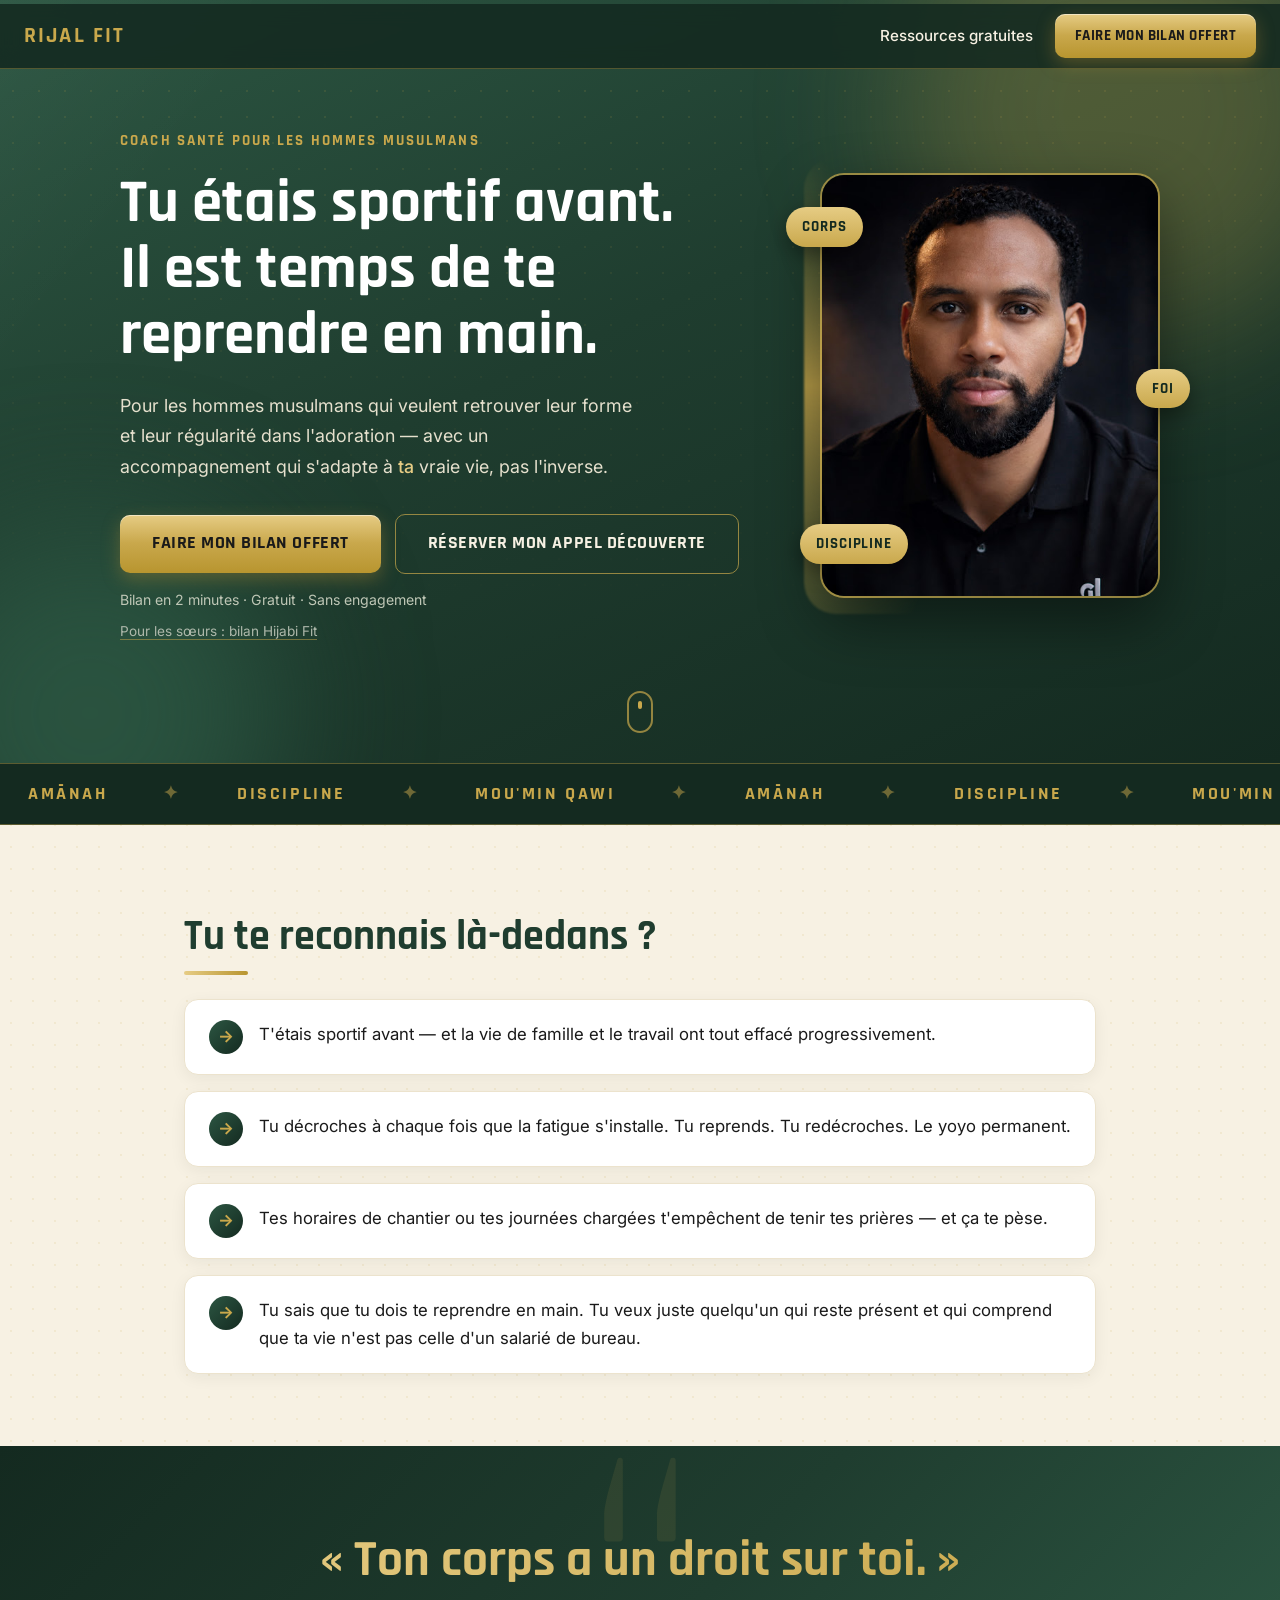
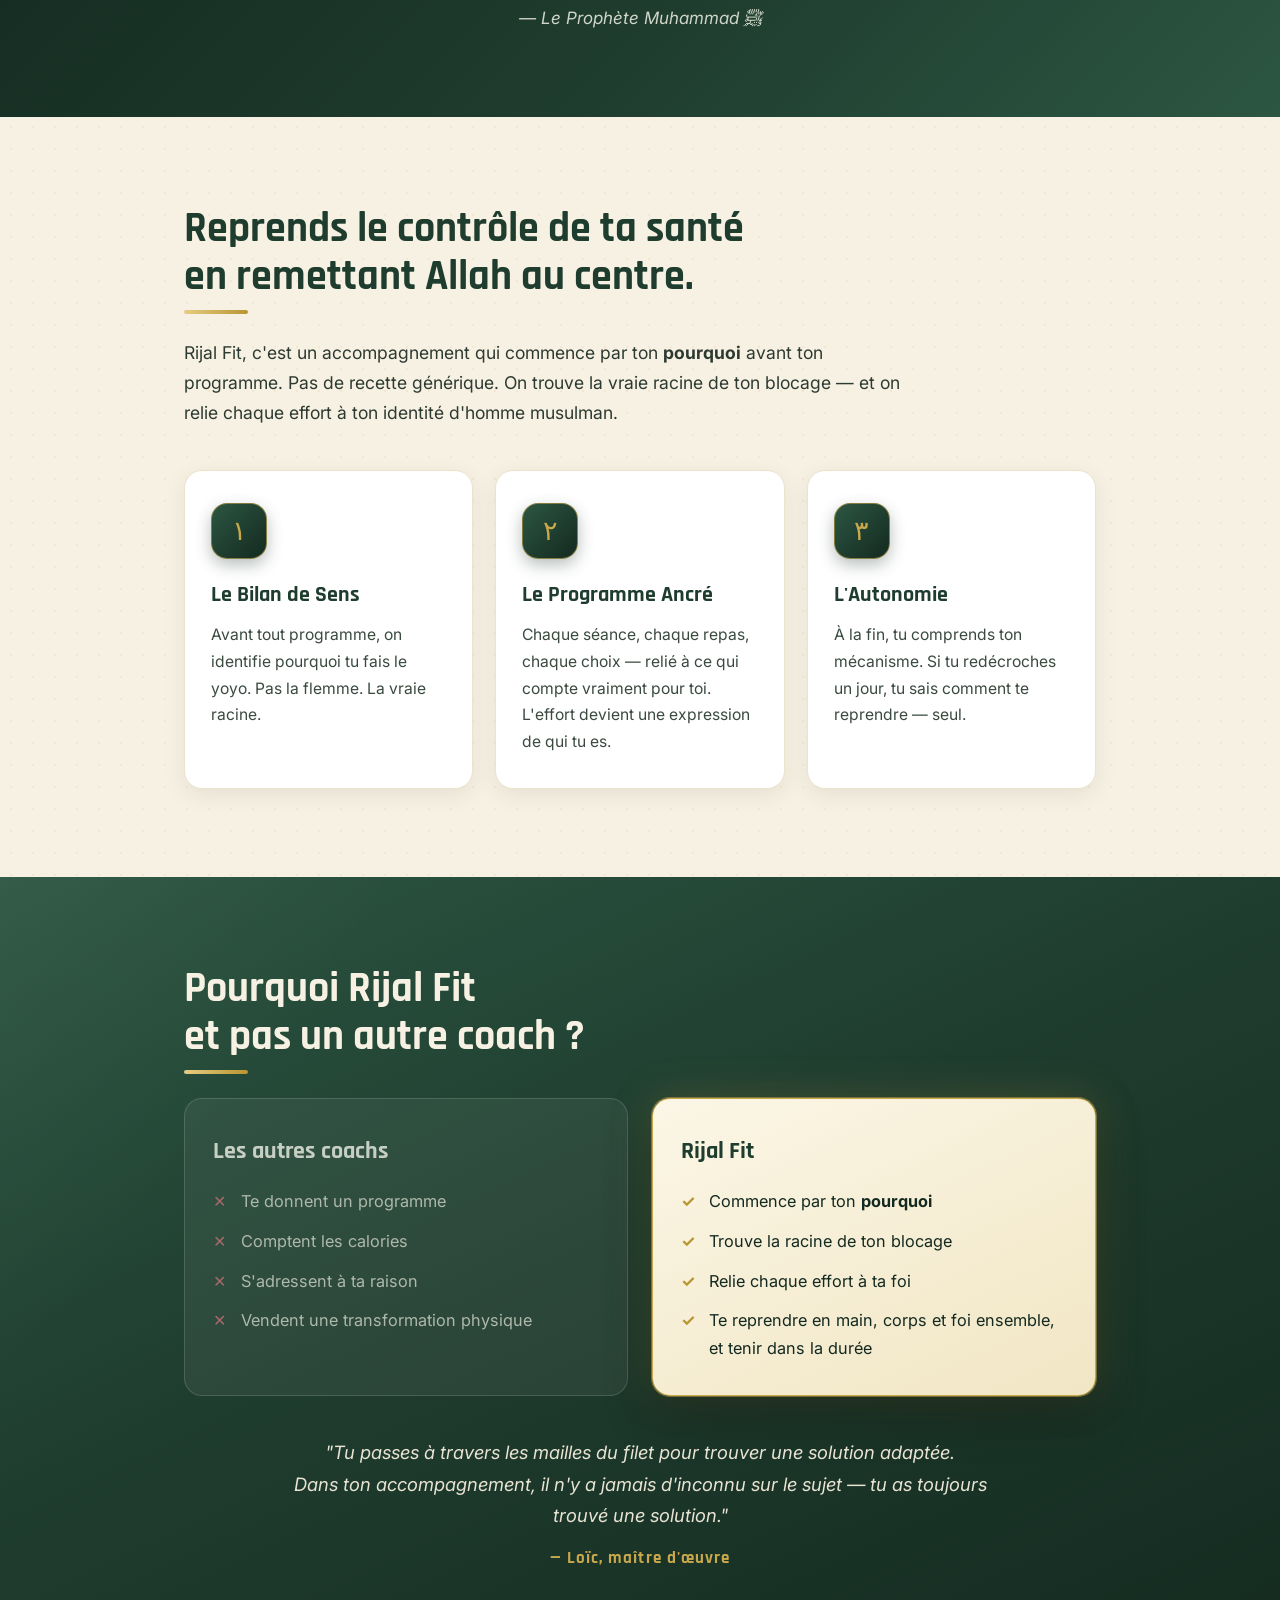
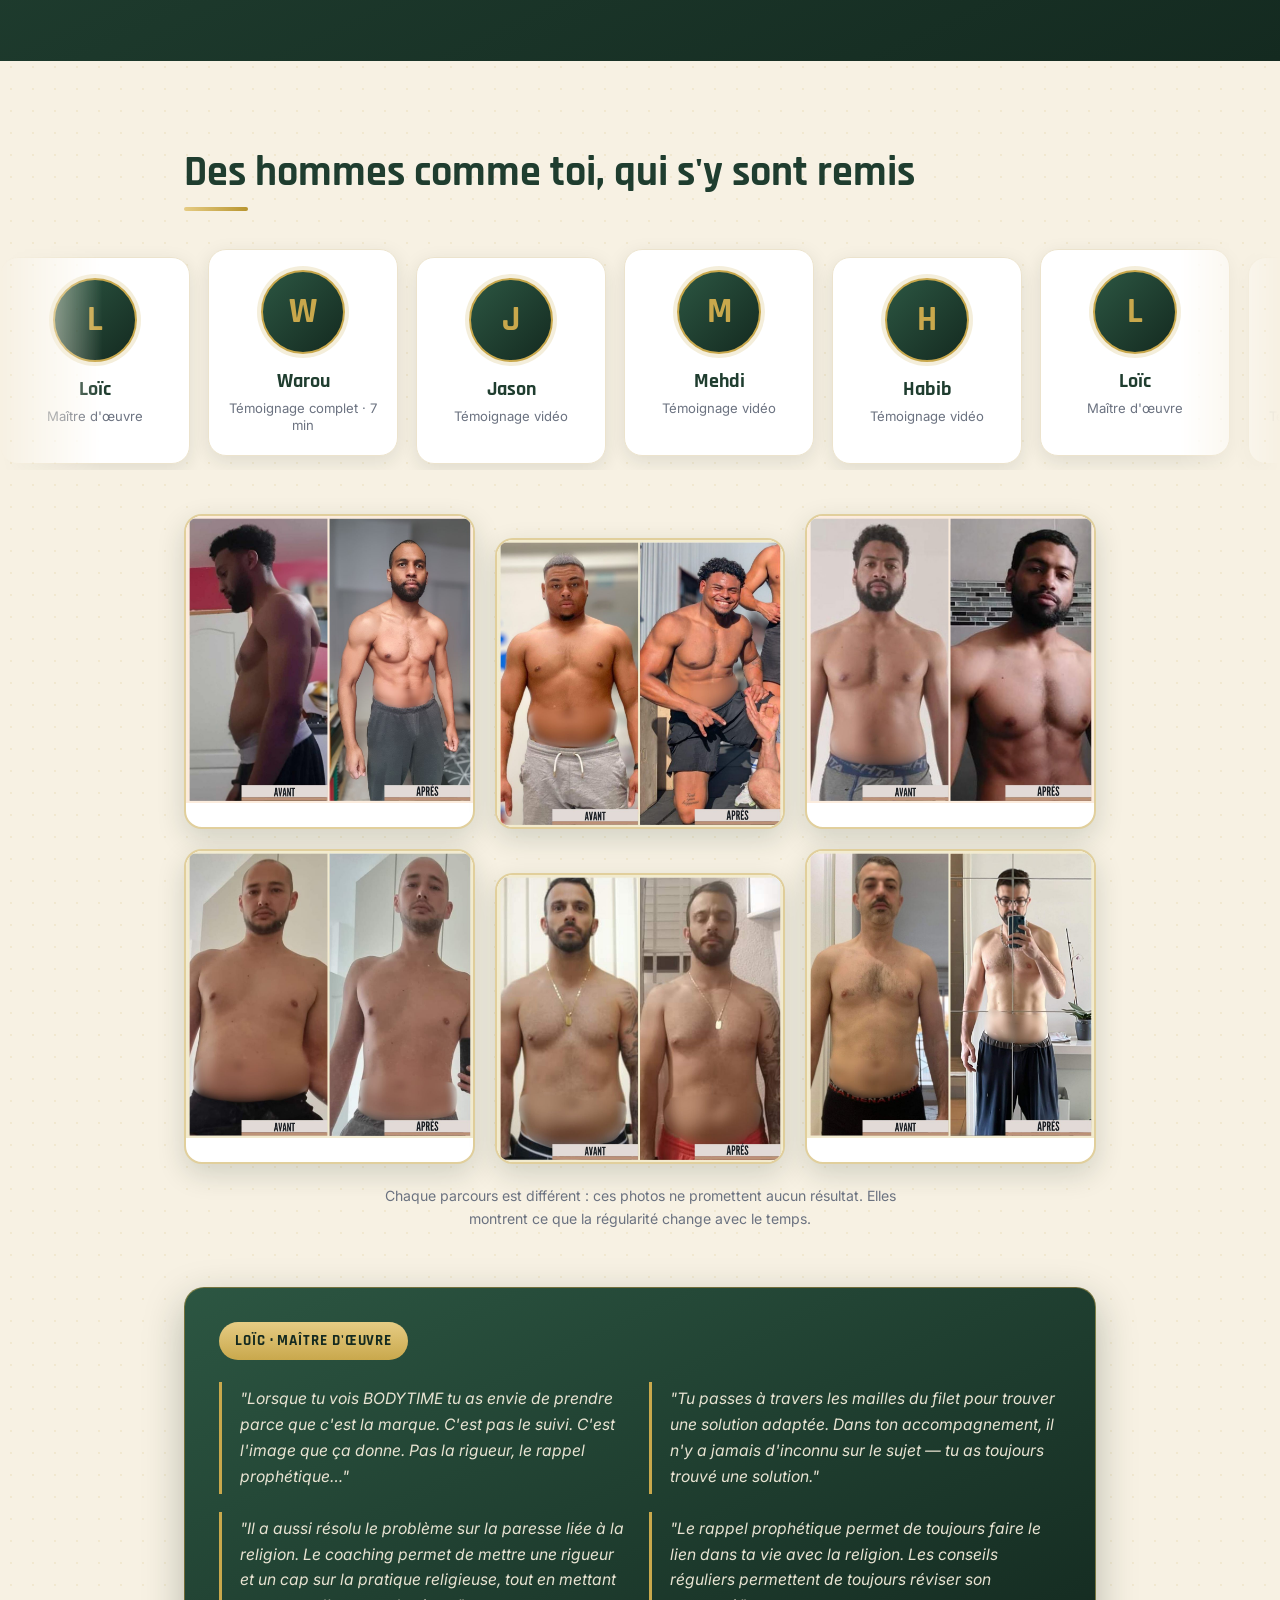
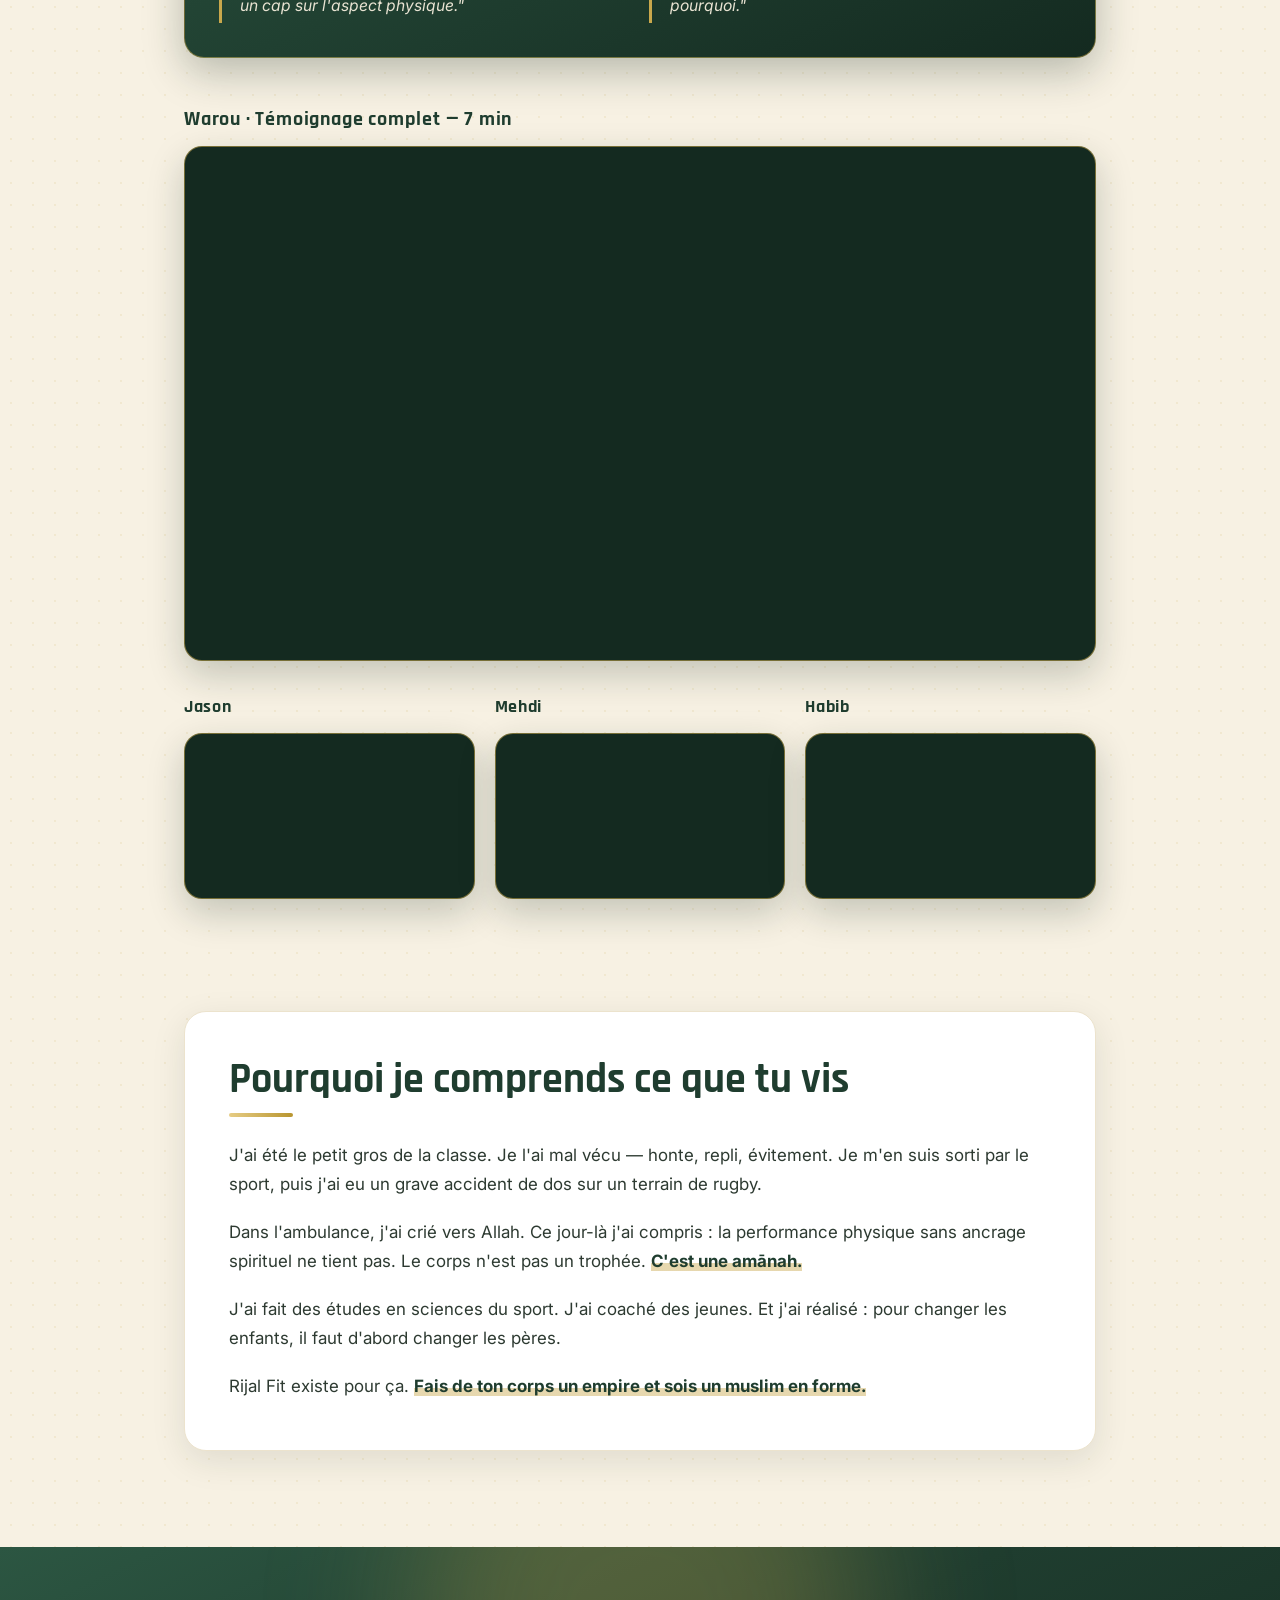
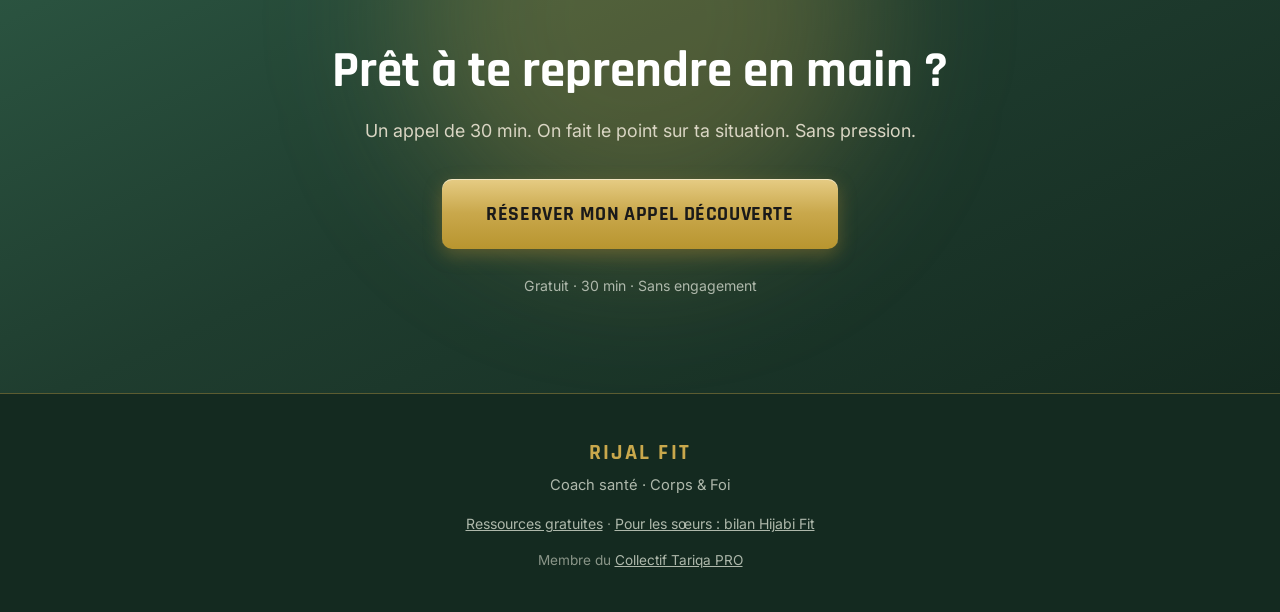
==== commit 4ab8fd86: "Menu, bilan en bouton principal, page Ressources gratuites, transformations, cercle et bandeau au dé" ====
--- a/index.html
+++ b/index.html
@@ -3,12 +3,12 @@
 <head>
   <meta charset="UTF-8" />
   <meta name="viewport" content="width=device-width, initial-scale=1.0" />
-  <title>Rijal Fit — Coach Réalignement Corps & Foi</title>
+  <title>Rijal Fit — Coach santé pour les hommes musulmans</title>
   <meta name="description" content="Tu étais sportif avant. Retrouve ta forme et ta régularité dans l'adoration — avec un accompagnement qui s'adapte à ta vraie vie." />
   <meta name="theme-color" content="#142a20" />
 
   <!-- Open Graph -->
-  <meta property="og:title" content="Rijal Fit — Coach Réalignement Corps & Foi" />
+  <meta property="og:title" content="Rijal Fit — Coach santé pour les hommes musulmans" />
   <meta property="og:description" content="Tu étais sportif avant. Retrouve ta forme et ta régularité dans l'adoration — avec un accompagnement qui s'adapte à ta vraie vie." />
   <meta property="og:image" content="https://landing-3-sepia.vercel.app/images/matt.jpg" />
   <meta property="og:url" content="https://landing-3-sepia.vercel.app/" />
@@ -25,6 +25,14 @@
 <body>
 
   <div class="scroll-progress" id="scroll-progress" aria-hidden="true"></div>
+
+  <nav class="nav" aria-label="Menu principal">
+    <a href="#top" class="nav__brand">Rijal Fit</a>
+    <div class="nav__links">
+      <a href="ressources.html" class="nav__link">Ressources gratuites</a>
+      <a href="https://ton-bilan-sante.vercel.app/" class="btn btn--primary btn--small">Faire mon bilan offert</a>
+    </div>
+  </nav>
 
   <!-- ═══════════════════════════════════════════
        HERO
@@ -34,16 +42,18 @@
     <div class="hero__glow hero__glow--2" data-parallax="-0.08" aria-hidden="true"></div>
     <div class="hero__inner">
       <div class="hero__text">
-        <p class="hero__label reveal">Rijal Fit · Coach Réalignement Corps &amp; Foi</p>
+        <p class="hero__label reveal">Coach santé pour les hommes musulmans</p>
         <h1 class="hero__title" data-split>Tu étais sportif avant.<br>Il est temps de te reprendre en main.</h1>
         <p class="hero__sub reveal" style="--d:.5s">
           Pour les hommes musulmans qui veulent retrouver leur forme et leur régularité dans l'adoration — avec un accompagnement qui s'adapte à <em>ta</em> vraie vie, pas l'inverse.
         </p>
         <div class="reveal" style="--d:.65s">
-          <a href="https://calendly.com/muslimserinityforme/programme-ton-bilan-intermediaire" class="btn btn--primary" target="_blank" rel="noopener">
-            Réserver mon appel découverte
-          </a>
-          <p class="hero__reassurance">Gratuit · Sans engagement · 30 min</p>
+          <div class="hero__actions">
+            <a href="https://ton-bilan-sante.vercel.app/" class="btn btn--primary">Faire mon bilan offert</a>
+            <a href="https://calendly.com/muslimserinityforme/programme-ton-bilan-intermediaire" class="btn btn--ghost" target="_blank" rel="noopener">Réserver mon appel découverte</a>
+          </div>
+          <p class="hero__reassurance">Bilan en 2 minutes · Gratuit · Sans engagement</p>
+          <p class="hero__sisters"><a href="https://hijabi-fit.vercel.app/">Pour les sœurs : bilan Hijabi Fit</a></p>
         </div>
       </div>
       <div class="hero__image reveal reveal--zoom" style="--d:.3s" data-parallax="0.06">
@@ -51,7 +61,7 @@
         <img src="images/matt.jpg" alt="Matthieu — Coach Rijal Fit" />
         <span class="chip chip--1" aria-hidden="true">Corps</span>
         <span class="chip chip--2" aria-hidden="true">Foi</span>
-        <span class="chip chip--3" aria-hidden="true">Régularité</span>
+        <span class="chip chip--3" aria-hidden="true">Discipline</span>
       </div>
     </div>
     <a href="#probleme" class="hero__scroll" aria-label="Descendre"><span></span></a>
@@ -61,11 +71,15 @@
        BANDEAU DÉFILANT
   ════════════════════════════════════════════ -->
   <div class="marquee" aria-hidden="true">
-    <div class="marquee__track">
-      <span>Réalignement</span><span>Amānah</span><span>Régularité</span><span>Corps &amp; Foi</span><span>Discipline</span><span>Mou'min qawi</span>
-      <span>Réalignement</span><span>Amānah</span><span>Régularité</span><span>Corps &amp; Foi</span><span>Discipline</span><span>Mou'min qawi</span>
-      <span>Réalignement</span><span>Amānah</span><span>Régularité</span><span>Corps &amp; Foi</span><span>Discipline</span><span>Mou'min qawi</span>
-      <span>Réalignement</span><span>Amānah</span><span>Régularité</span><span>Corps &amp; Foi</span><span>Discipline</span><span>Mou'min qawi</span>
+    <div class="marquee__track" id="marquee-track">
+      <span>Amānah</span><span>Discipline</span><span>Mou'min qawi</span>
+      <span>Amānah</span><span>Discipline</span><span>Mou'min qawi</span>
+      <span>Amānah</span><span>Discipline</span><span>Mou'min qawi</span>
+      <span>Amānah</span><span>Discipline</span><span>Mou'min qawi</span>
+      <span>Amānah</span><span>Discipline</span><span>Mou'min qawi</span>
+      <span>Amānah</span><span>Discipline</span><span>Mou'min qawi</span>
+      <span>Amānah</span><span>Discipline</span><span>Mou'min qawi</span>
+      <span>Amānah</span><span>Discipline</span><span>Mou'min qawi</span>
     </div>
   </div>
 
@@ -160,7 +174,7 @@
               <li>Commence par ton <strong>pourquoi</strong></li>
               <li>Trouve la racine de ton blocage</li>
               <li>Relie chaque effort à ta foi</li>
-              <li>T'accompagne vers un <strong>réalignement</strong></li>
+              <li>Te reprendre en main, corps et foi ensemble, et tenir dans la durée</li>
             </ul>
           </div>
         </div>
@@ -177,7 +191,7 @@
     ════════════════════════════════════════════ -->
     <section class="temoignages" id="temoignages">
       <div class="container">
-        <h2 class="section__title reveal">Ils ont fait le réalignement</h2>
+        <h2 class="section__title reveal">Des hommes comme toi, qui s'y sont remis</h2>
       </div>
 
       <!-- Mur de visages : met la photo de chacun dans images/clients/<prenom>.jpg -->
@@ -194,6 +208,19 @@
           <a class="wall__card" href="#temoignage-mehdi"><span class="avatar"><b>M</b><img src="images/clients/mehdi.jpg" alt="" loading="lazy" onerror="this.remove()" /></span><span class="wall__name">Mehdi</span><span class="wall__role">Témoignage vidéo</span></a>
           <a class="wall__card" href="#temoignage-habib"><span class="avatar"><b>H</b><img src="images/clients/habib.jpg" alt="" loading="lazy" onerror="this.remove()" /></span><span class="wall__name">Habib</span><span class="wall__role">Témoignage vidéo</span></a>
         </div>
+      </div>
+
+      <!-- Transformations : photos dans images/transformations/ (avant | après déjà montés) -->
+      <div class="container">
+        <div class="transfo">
+          <figure class="transfo__item reveal" style="--d:.05s"><img src="images/transformations/t2.jpg" alt="Avant et après d'un client Rijal Fit" loading="lazy" /></figure>
+          <figure class="transfo__item reveal" style="--d:.15s"><img src="images/transformations/t5.jpg" alt="Avant et après d'un client Rijal Fit" loading="lazy" /></figure>
+          <figure class="transfo__item reveal" style="--d:.25s"><img src="images/transformations/t3.jpg" alt="Avant et après d'un client Rijal Fit" loading="lazy" /></figure>
+          <figure class="transfo__item reveal" style="--d:.05s"><img src="images/transformations/t8.jpg" alt="Avant et après d'un client Rijal Fit" loading="lazy" /></figure>
+          <figure class="transfo__item reveal" style="--d:.15s"><img src="images/transformations/t9.jpg" alt="Avant et après d'un client Rijal Fit" loading="lazy" /></figure>
+          <figure class="transfo__item reveal" style="--d:.25s"><img src="images/transformations/t6.jpg" alt="Avant et après d'un client Rijal Fit" loading="lazy" /></figure>
+        </div>
+        <p class="transfo__note reveal">Chaque parcours est différent : ces photos ne promettent aucun résultat. Elles montrent ce que la régularité change avec le temps.</p>
       </div>
 
       <div class="container">
@@ -310,7 +337,7 @@
     <section class="cta-final">
       <div class="hero__glow hero__glow--1" aria-hidden="true"></div>
       <div class="container cta-final__inner">
-        <h2 class="cta-final__title reveal">Prêt à commencer<br>ton réalignement ?</h2>
+        <h2 class="cta-final__title reveal">Prêt à te reprendre en main ?</h2>
         <p class="cta-final__sub reveal" style="--d:.1s">
           Un appel de 30 min. On fait le point sur ta situation. Sans pression.
         </p>
@@ -331,13 +358,14 @@
   <footer class="footer">
     <div class="container">
       <p class="footer__brand">Rijal Fit</p>
-      <p class="footer__sub">Coach Réalignement Corps &amp; Foi</p>
+      <p class="footer__sub">Coach santé · Corps &amp; Foi</p>
+      <p class="footer__links"><a href="ressources.html">Ressources gratuites</a> · <a href="https://hijabi-fit.vercel.app/">Pour les sœurs : bilan Hijabi Fit</a></p>
       <p class="footer__ctp">Membre du <a href="https://entrepreneur-musulman.com" target="_blank" rel="noopener">Collectif Tariqa PRO</a></p>
     </div>
   </footer>
 
   <!-- Bouton flottant : apparaît après le haut de page -->
-  <a href="https://calendly.com/muslimserinityforme/programme-ton-bilan-intermediaire" class="float-cta btn btn--primary" id="float-cta" target="_blank" rel="noopener">Réserver mon appel</a>
+  <a href="https://ton-bilan-sante.vercel.app/" class="float-cta btn btn--primary" id="float-cta">Faire mon bilan offert</a>
 
   <script src="script.js"></script>
 </body>
--- a/style.css
+++ b/style.css
@@ -144,7 +144,7 @@
   overflow: hidden;
   background: linear-gradient(155deg, var(--forest-mid) 0%, var(--forest) 45%, var(--forest-dark) 100%);
   color: var(--creme);
-  padding: 96px 24px 120px;
+  padding: 128px 24px 120px;
 }
 .hero::before {
   content: '';
@@ -231,10 +231,9 @@
   inset: -16px;
   border-radius: 32px;
   background: conic-gradient(from 0deg, transparent 0 55%, rgba(201,168,76,.9) 75%, transparent 90%);
-  animation: spin 7s linear infinite;
+  transform: rotate(var(--rot, 0deg));
   filter: blur(1px);
 }
-@keyframes spin { to { transform: rotate(360deg); } }
 
 .chip {
   position: absolute; z-index: 3;
@@ -290,7 +289,8 @@
 .marquee__track {
   display: flex;
   width: max-content;
-  animation: scrollx 38s linear infinite;
+  will-change: transform;
+  transform: translateX(var(--mx, 0px));
 }
 .marquee__track span {
   font-family: 'Rajdhani', sans-serif;
@@ -596,6 +596,89 @@
 .cta-final__sub { color: #d9d5c3; font-size: 1.12rem; margin-bottom: 2rem; }
 .cta-final__reassurance { margin-top: 1rem; font-size: .88rem; color: #aeb8ab; }
 
+/* ── Menu du haut ── */
+.nav {
+  position: fixed; top: 4px; left: 0; right: 0; z-index: 95;
+  display: flex; align-items: center; justify-content: space-between; gap: 16px;
+  padding: 10px 24px;
+  background: rgba(20,42,32,.88);
+  -webkit-backdrop-filter: blur(10px); backdrop-filter: blur(10px);
+  border-bottom: 1px solid rgba(201,168,76,.35);
+}
+.nav__brand { font-family: 'Rajdhani', sans-serif; font-weight: 700; font-size: 1.35rem; letter-spacing: .1em; text-transform: uppercase; color: var(--or); text-decoration: none; }
+.nav__links { display: flex; align-items: center; gap: 22px; }
+.nav__link { color: var(--creme); text-decoration: none; font-size: .95rem; font-weight: 500; }
+.nav__link:hover { color: var(--or-light); }
+.btn--small { font-size: .95rem; padding: 9px 20px; }
+
+.hero__actions { display: flex; flex-wrap: wrap; gap: 14px; align-items: center; }
+.btn--ghost {
+  background: transparent; color: var(--creme);
+  border: 1.5px solid rgba(201,168,76,.7);
+  box-shadow: none;
+}
+.btn--ghost:hover { background: rgba(201,168,76,.14); border-color: var(--or); transform: translateY(-3px); box-shadow: none; }
+.btn--ghost::after { display: none; }
+.hero__sisters { margin-top: .5rem; font-size: .85rem; }
+.hero__sisters a { color: #aeb8ab; text-decoration: underline; text-decoration-color: rgba(201,168,76,.5); text-underline-offset: 3px; }
+.hero__sisters a:hover { color: var(--or-light); }
+.footer__links { margin-top: .9rem; font-size: .88rem; color: #8a9588; }
+.footer__links a { color: #aeb8ab; }
+.footer__links a:hover { color: var(--or); }
+
+/* ── Page Ressources gratuites ── */
+.hero--page { padding: 150px 24px 80px; text-align: center; }
+.hero--page .hero__sub { margin-left: auto; margin-right: auto; max-width: 620px; }
+.episodes { padding: 72px 0 40px; }
+.episodes__list { display: flex; flex-direction: column; gap: 36px; }
+.episode {
+  background: var(--blanc); border: 1px solid #ece3cd; border-top: 4px solid var(--or);
+  border-radius: 20px; padding: 32px; box-shadow: 0 12px 34px rgba(20,42,32,.12);
+}
+.episode__num { font-family: 'Rajdhani', sans-serif; font-weight: 700; letter-spacing: .14em; text-transform: uppercase; color: var(--or-dark); font-size: .9rem; }
+.episode__title { font-family: 'Rajdhani', sans-serif; font-size: clamp(1.6rem, 4vw, 2.2rem); color: var(--forest); line-height: 1.15; margin: .2rem 0 .6rem; }
+.episode__resume { color: var(--gris); max-width: 640px; margin-bottom: 1.4rem; }
+.episode__grid { display: grid; grid-template-columns: 1.4fr 1fr; gap: 24px; align-items: stretch; }
+.soon {
+  display: flex; flex-direction: column; align-items: center; justify-content: center; gap: 10px; text-align: center;
+  min-height: 240px; border-radius: 14px; padding: 24px;
+  background: linear-gradient(155deg, var(--forest-mid), var(--forest-dark)); color: var(--creme);
+  border: 1px solid rgba(201,168,76,.5);
+}
+.soon__badge { font-family: 'Rajdhani', sans-serif; font-weight: 700; letter-spacing: .12em; text-transform: uppercase; color: var(--forest-dark); background: linear-gradient(180deg, var(--or-light), var(--or)); padding: 7px 18px; border-radius: 999px; }
+.pdf { background: var(--creme); border: 1px solid #e8dfc9; border-radius: 14px; padding: 22px; display: flex; flex-direction: column; gap: 8px; }
+.pdf__title { font-family: 'Rajdhani', sans-serif; font-size: 1.3rem; color: var(--forest); }
+.pdf__text { color: var(--gris); font-size: .92rem; }
+.pdf__form { display: flex; flex-direction: column; gap: 10px; margin-top: 6px; }
+.pdf__form input { padding: 12px 14px; border: 1.5px solid #dccfaa; border-radius: 10px; font: inherit; background: var(--blanc); }
+.pdf__form input:focus { outline: none; border-color: var(--or); box-shadow: 0 0 0 3px rgba(201,168,76,.25); }
+.pdf__form .btn { width: 100%; }
+.pdf__msg { min-height: 1.2em; font-size: .88rem; color: var(--forest); }
+.episode__bilan { margin-top: 1.6rem; }
+.btn--ghost-dark { background: transparent; color: var(--forest); border: 1.5px solid var(--forest); box-shadow: none; }
+.btn--ghost-dark::after { display: none; }
+.btn--ghost-dark:hover { background: var(--forest); color: var(--creme); }
+@media (max-width: 820px) {
+  .hero--page { padding: 120px 20px 64px; }
+  .episode { padding: 22px; }
+  .episode__grid { grid-template-columns: 1fr; }
+}
+
+/* ── Transformations ── */
+.transfo { display: grid; grid-template-columns: repeat(3, 1fr); gap: 20px; margin: 8px 0 20px; }
+.transfo__item {
+  margin: 0; overflow: hidden; border-radius: 18px;
+  border: 2px solid rgba(201,168,76,.55);
+  box-shadow: 0 10px 28px rgba(20,42,32,.16);
+  background: var(--blanc);
+  transition: transform .3s var(--ease), box-shadow .3s, border-color .3s;
+}
+.transfo__item:nth-child(3n+2) { margin-top: 24px; }
+.transfo__item img { display: block; width: 100%; height: auto; aspect-ratio: 1 / 1; object-fit: cover; transition: transform .6s var(--ease); }
+.transfo__item:hover { border-color: var(--or); box-shadow: 0 18px 40px rgba(20,42,32,.26); }
+.transfo__item:hover img { transform: scale(1.05); }
+.transfo__note { text-align: center; color: var(--gris); font-size: .88rem; max-width: 560px; margin: 0 auto 56px; }
+
 /* ══════════════════════════════════════════
    FOOTER + BOUTON FLOTTANT
 ══════════════════════════════════════════ */
@@ -624,7 +707,13 @@
 ══════════════════════════════════════════ */
 @media (max-width: 820px) {
   body { font-size: 16px; }
-  .hero { padding: 64px 20px 96px; }
+  .hero { padding: 100px 20px 96px; }
+  .transfo { grid-template-columns: repeat(2, 1fr); gap: 14px; }
+  .transfo__item:nth-child(3n+2) { margin-top: 0; }
+  .transfo__item:nth-child(even) { margin-top: 18px; }
+  .nav { padding: 8px 14px; }
+  .nav__link { display: none; }
+  .hero__actions { justify-content: center; }
   .hero__inner { flex-direction: column-reverse; gap: 44px; text-align: center; }
   .hero__sub { margin-left: auto; margin-right: auto; }
   .hero__image { flex-basis: auto; width: min(300px, 78%); }
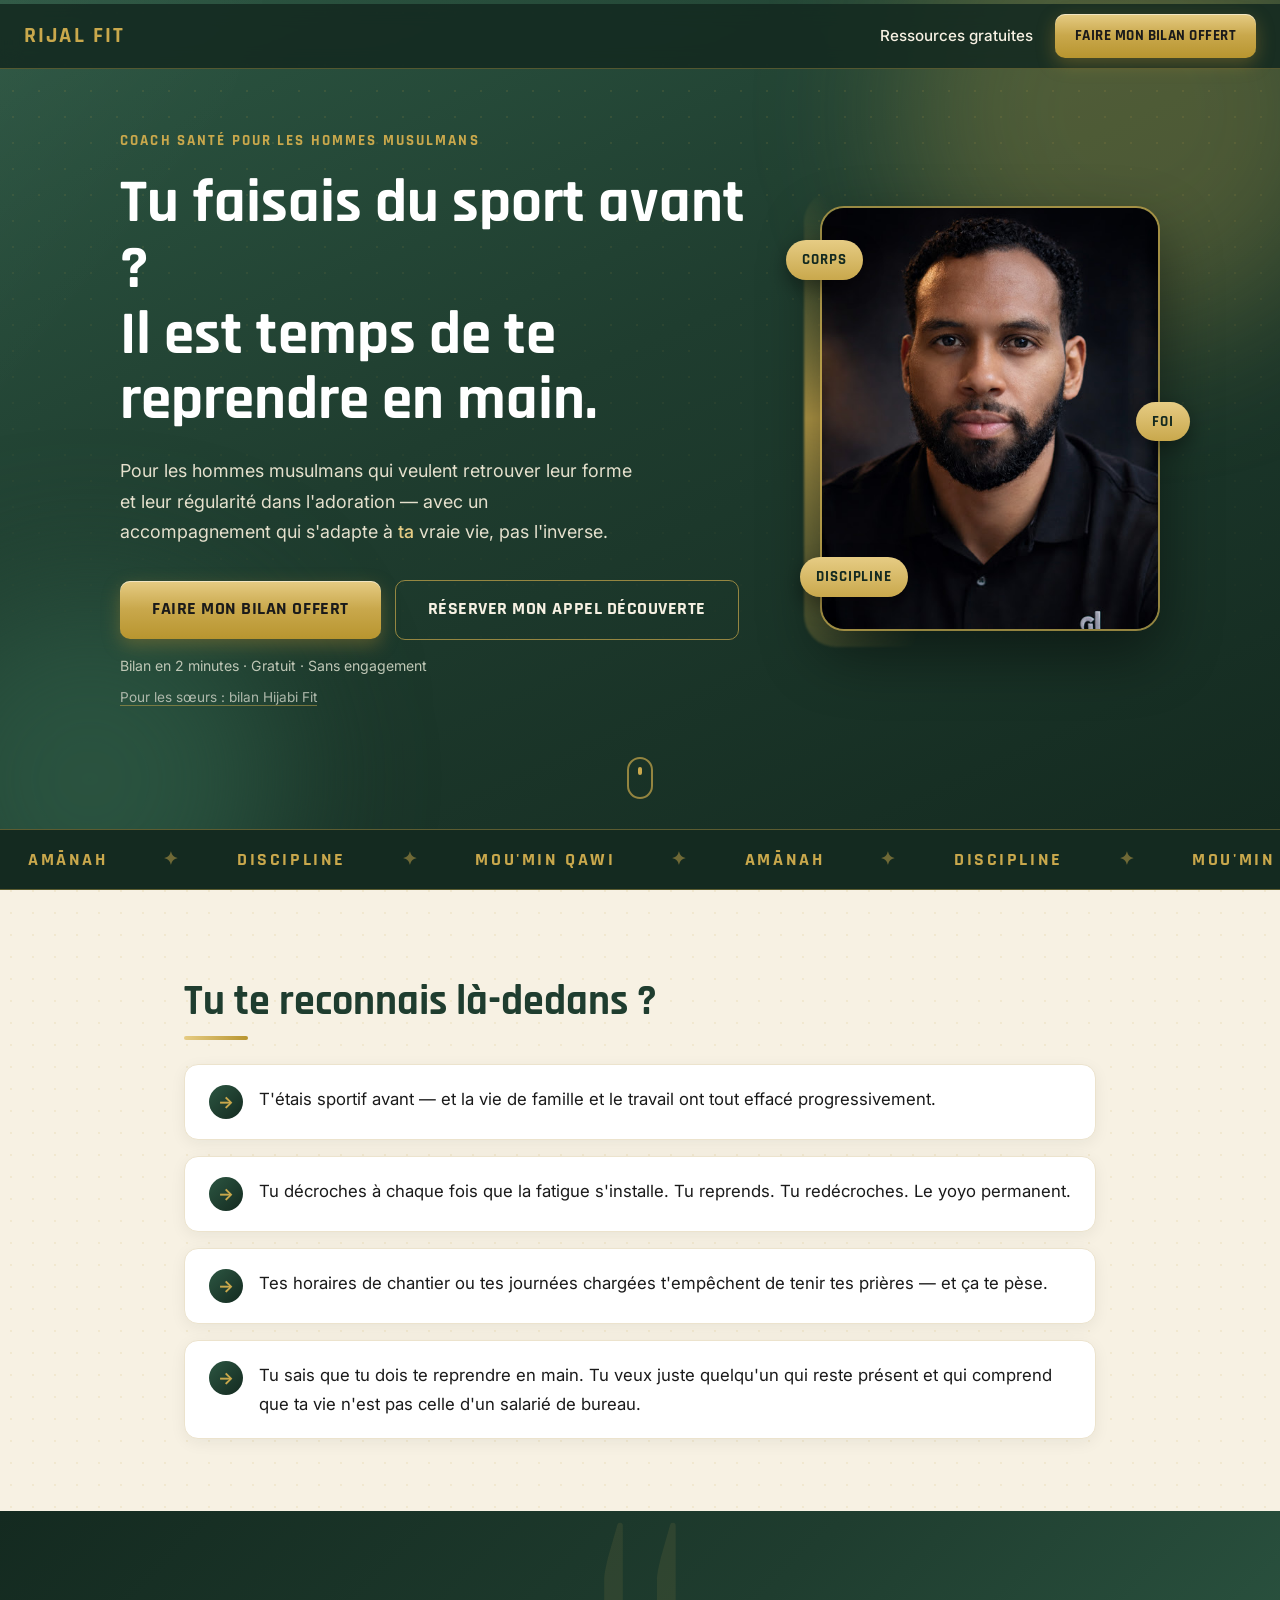
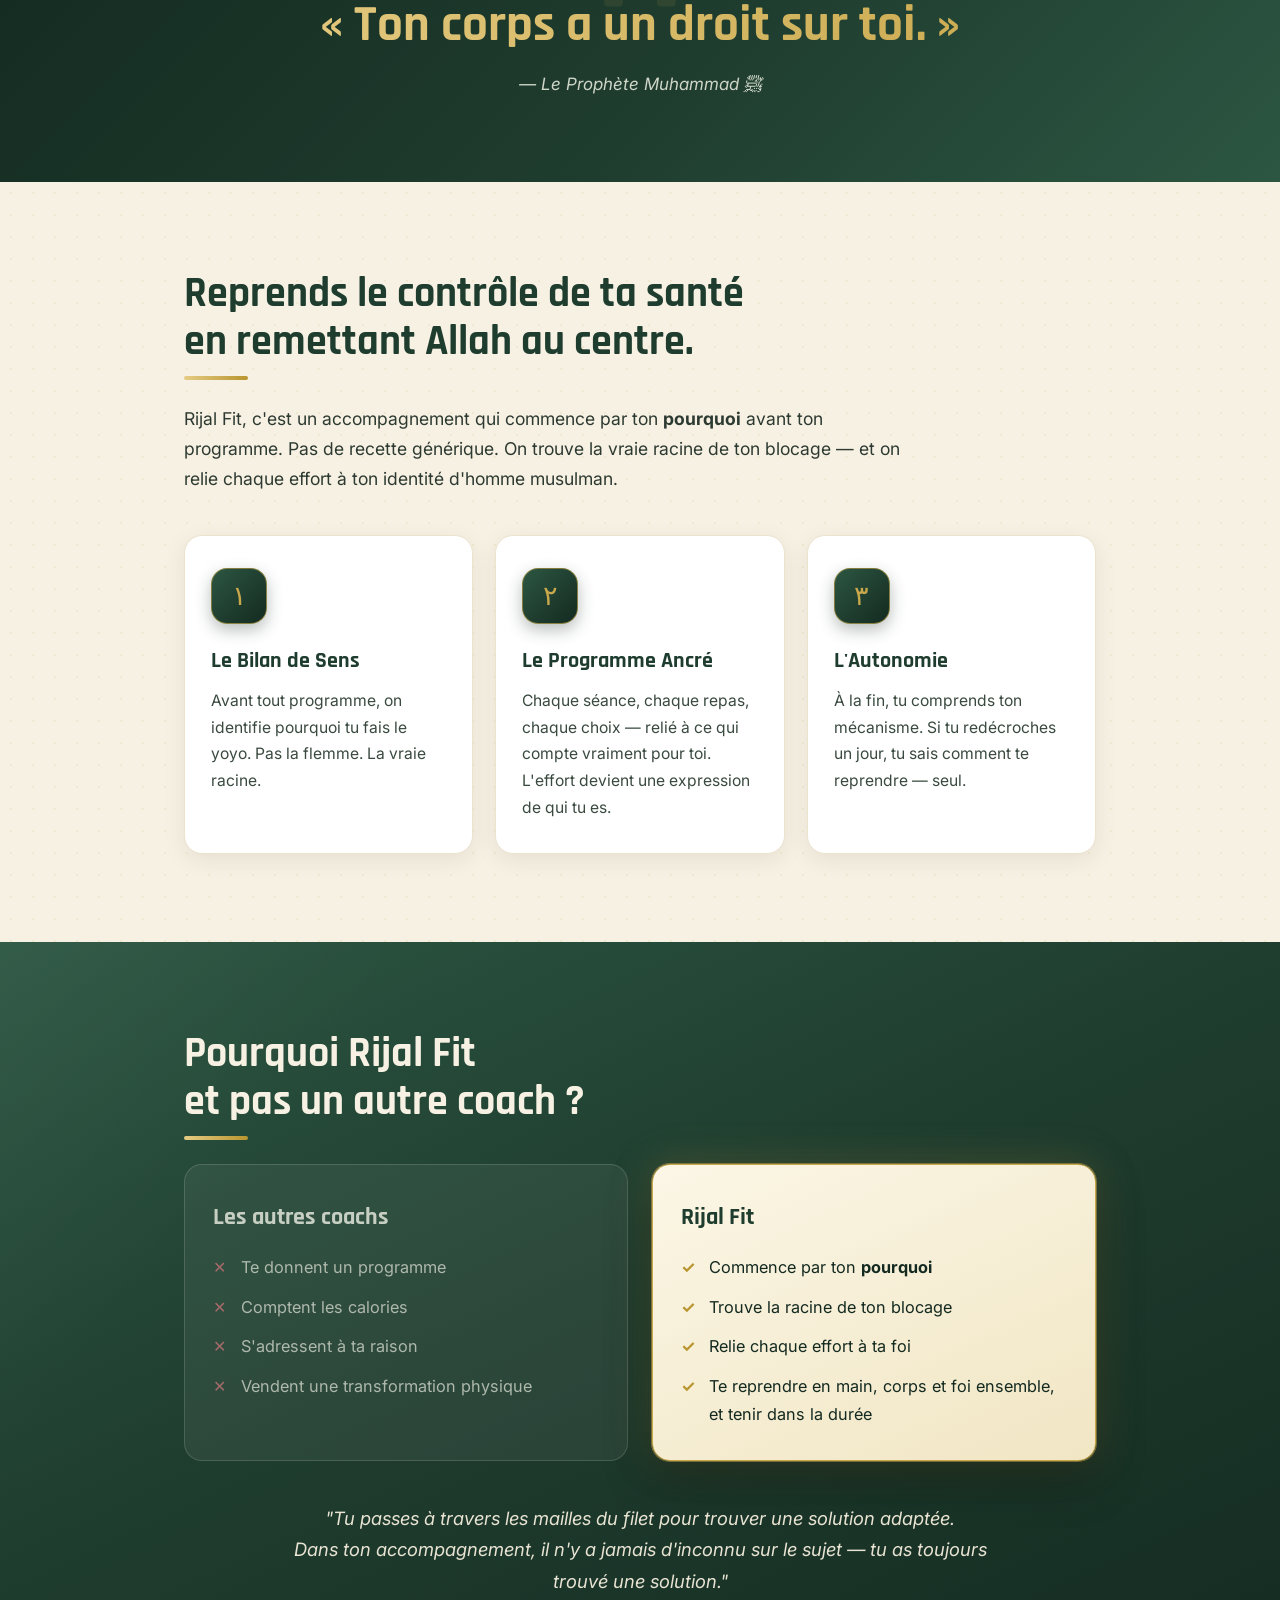
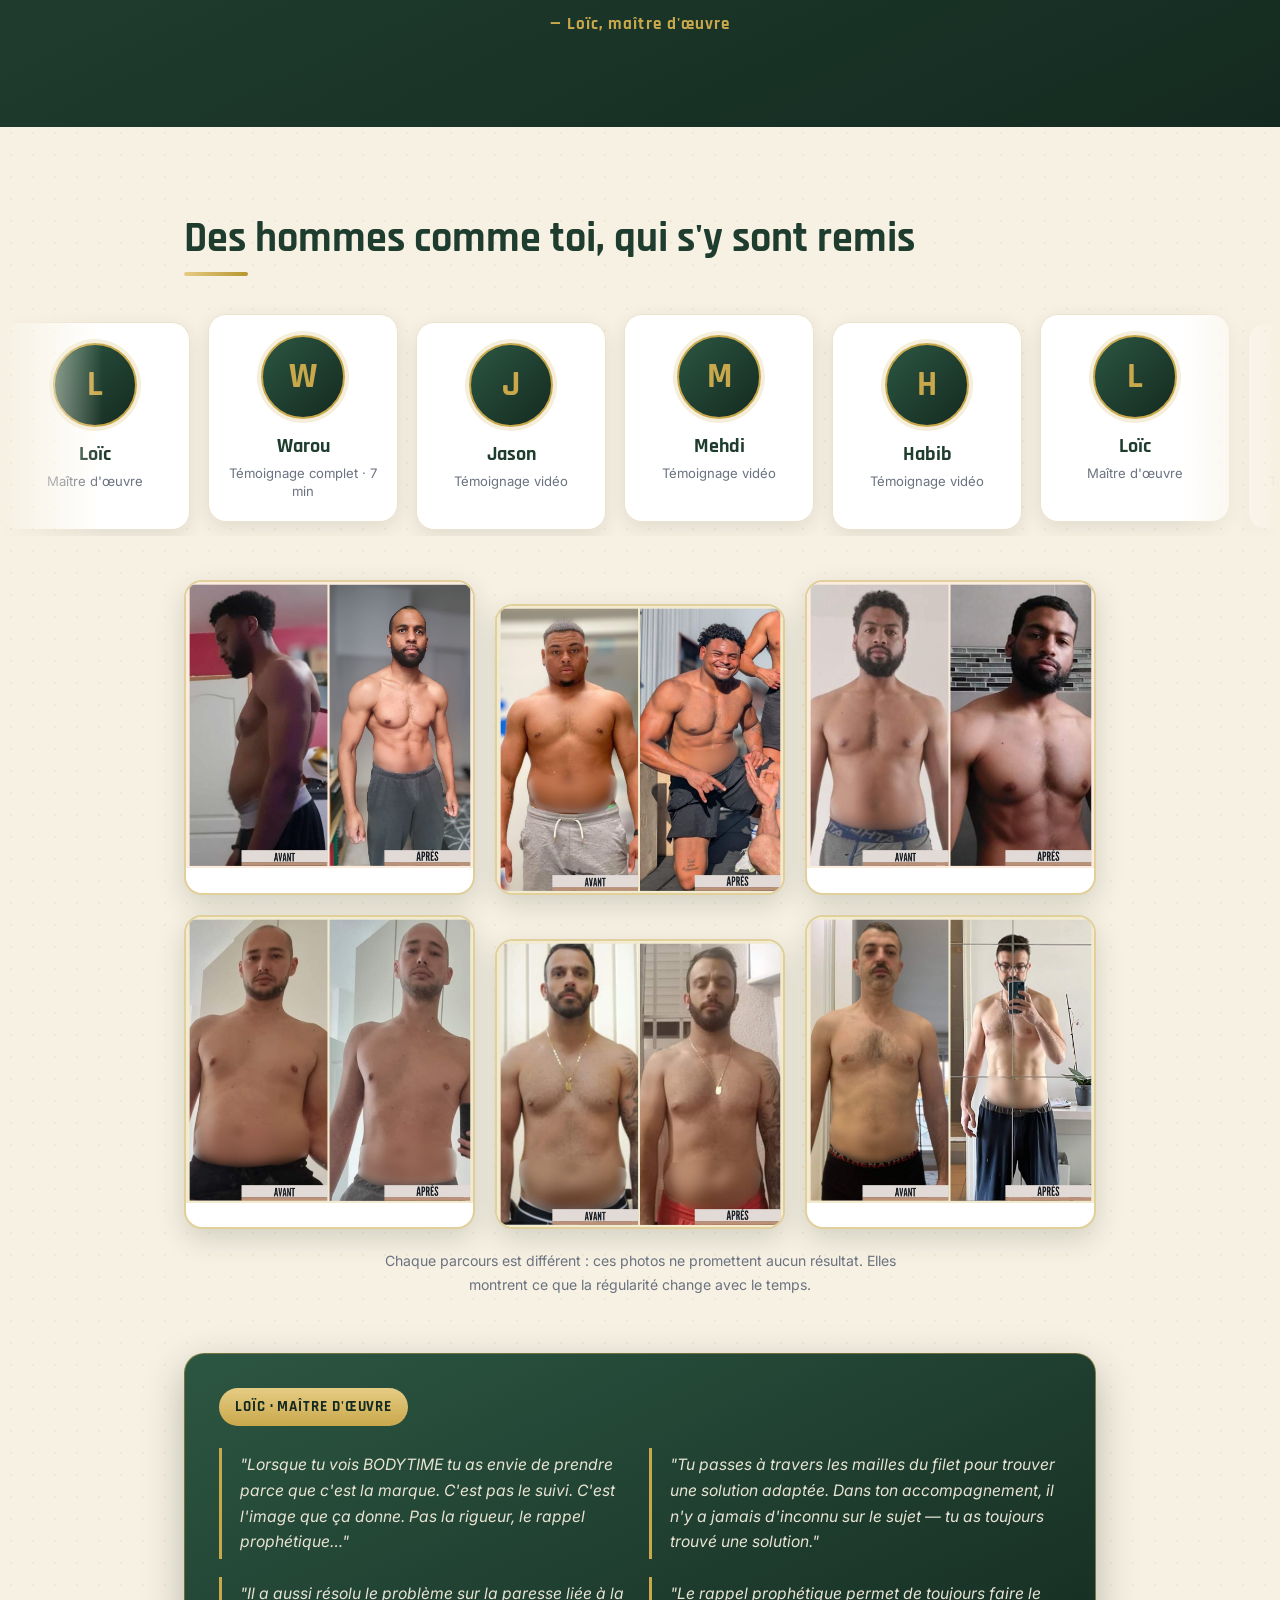
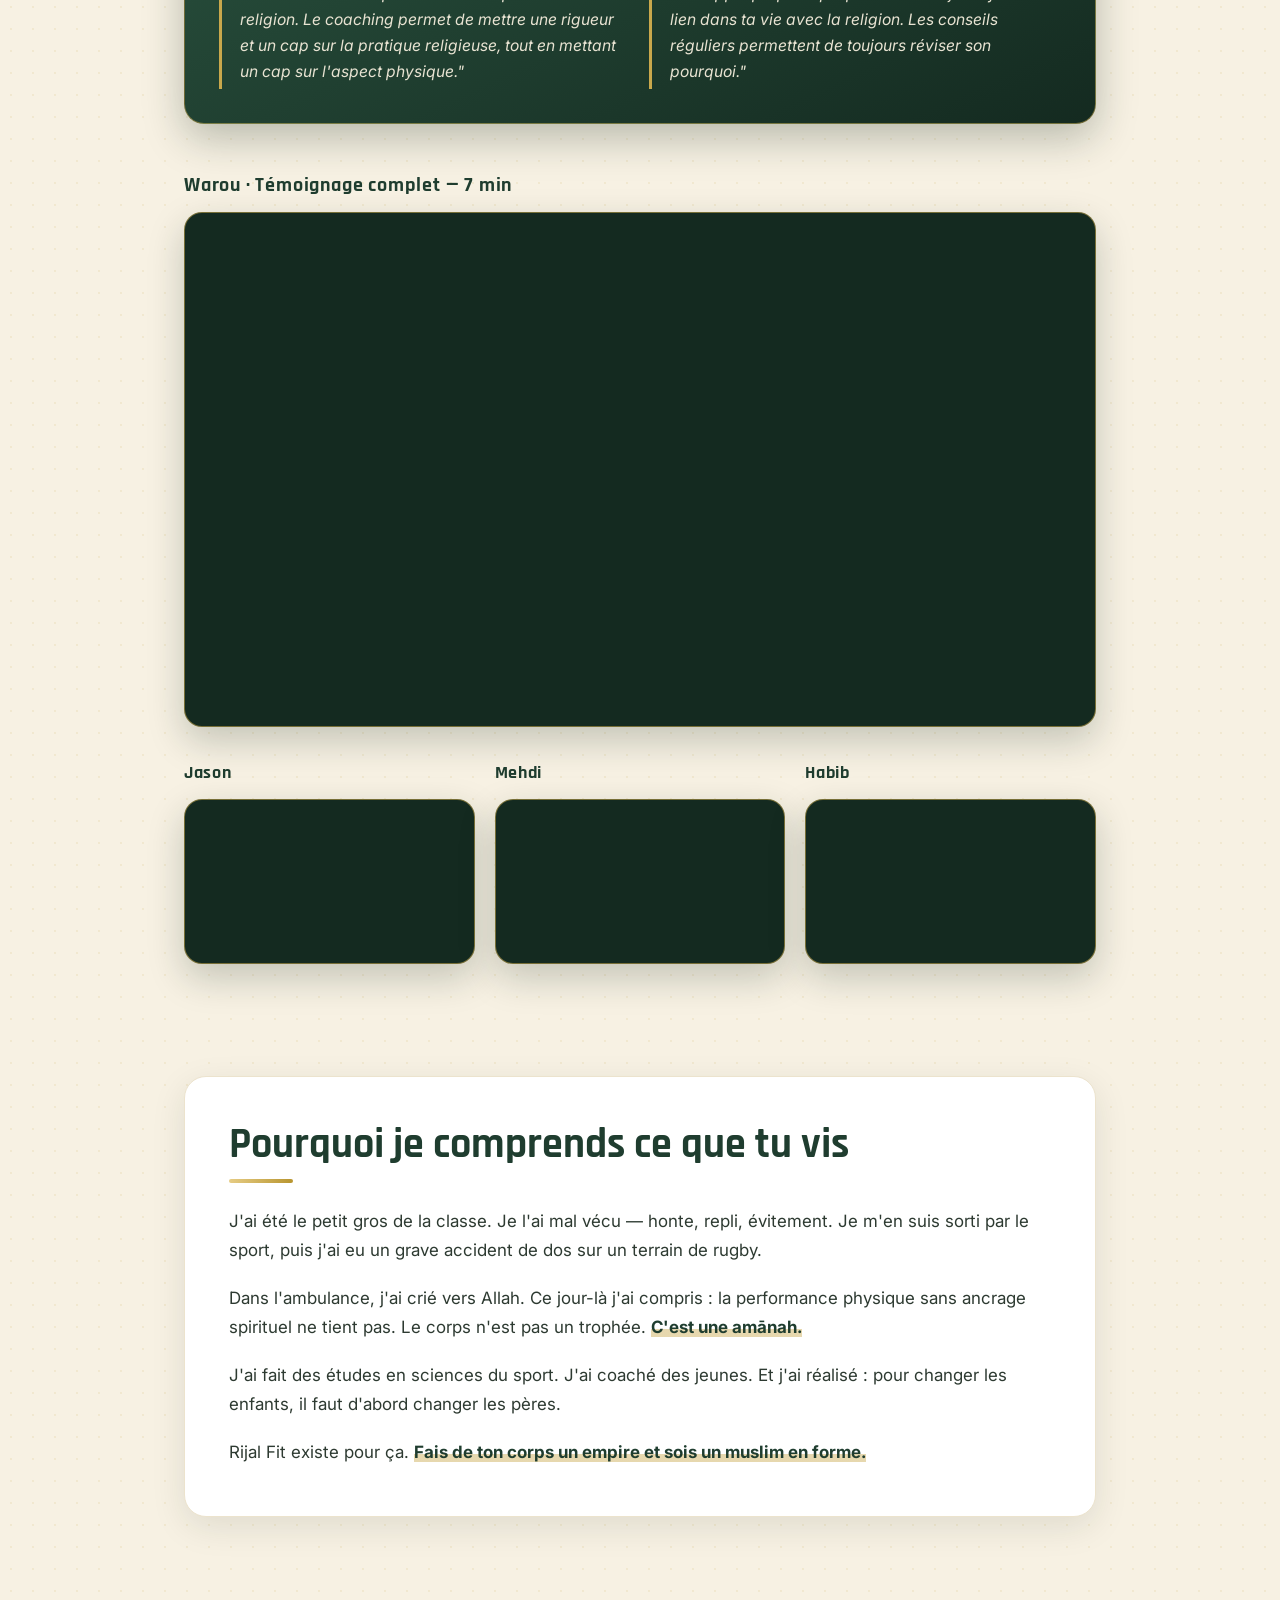
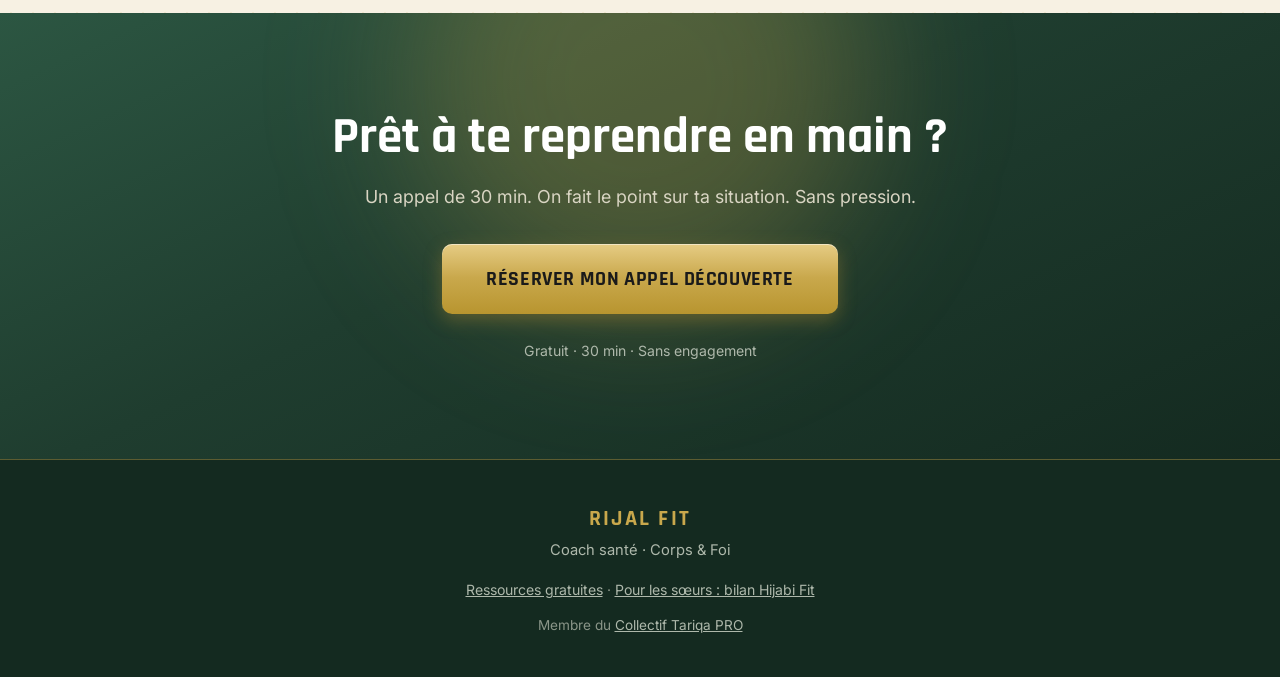
==== commit 692eabd7: "Titre d'accueil : Tu faisais du sport avant ? Co-Authored-By: Claude Sonnet 5.5 <noreply@anthropic.c" ====
--- a/index.html
+++ b/index.html
@@ -4,12 +4,12 @@
   <meta charset="UTF-8" />
   <meta name="viewport" content="width=device-width, initial-scale=1.0" />
   <title>Rijal Fit — Coach santé pour les hommes musulmans</title>
-  <meta name="description" content="Tu étais sportif avant. Retrouve ta forme et ta régularité dans l'adoration — avec un accompagnement qui s'adapte à ta vraie vie." />
+  <meta name="description" content="Tu faisais du sport avant ? Retrouve ta forme et ta régularité dans l'adoration — avec un accompagnement qui s'adapte à ta vraie vie." />
   <meta name="theme-color" content="#142a20" />
 
   <!-- Open Graph -->
   <meta property="og:title" content="Rijal Fit — Coach santé pour les hommes musulmans" />
-  <meta property="og:description" content="Tu étais sportif avant. Retrouve ta forme et ta régularité dans l'adoration — avec un accompagnement qui s'adapte à ta vraie vie." />
+  <meta property="og:description" content="Tu faisais du sport avant ? Retrouve ta forme et ta régularité dans l'adoration — avec un accompagnement qui s'adapte à ta vraie vie." />
   <meta property="og:image" content="https://landing-3-sepia.vercel.app/images/matt.jpg" />
   <meta property="og:url" content="https://landing-3-sepia.vercel.app/" />
   <meta property="og:type" content="website" />
@@ -43,7 +43,7 @@
     <div class="hero__inner">
       <div class="hero__text">
         <p class="hero__label reveal">Coach santé pour les hommes musulmans</p>
-        <h1 class="hero__title" data-split>Tu étais sportif avant.<br>Il est temps de te reprendre en main.</h1>
+        <h1 class="hero__title" data-split>Tu faisais du sport avant ?<br>Il est temps de te reprendre en main.</h1>
         <p class="hero__sub reveal" style="--d:.5s">
           Pour les hommes musulmans qui veulent retrouver leur forme et leur régularité dans l'adoration — avec un accompagnement qui s'adapte à <em>ta</em> vraie vie, pas l'inverse.
         </p>
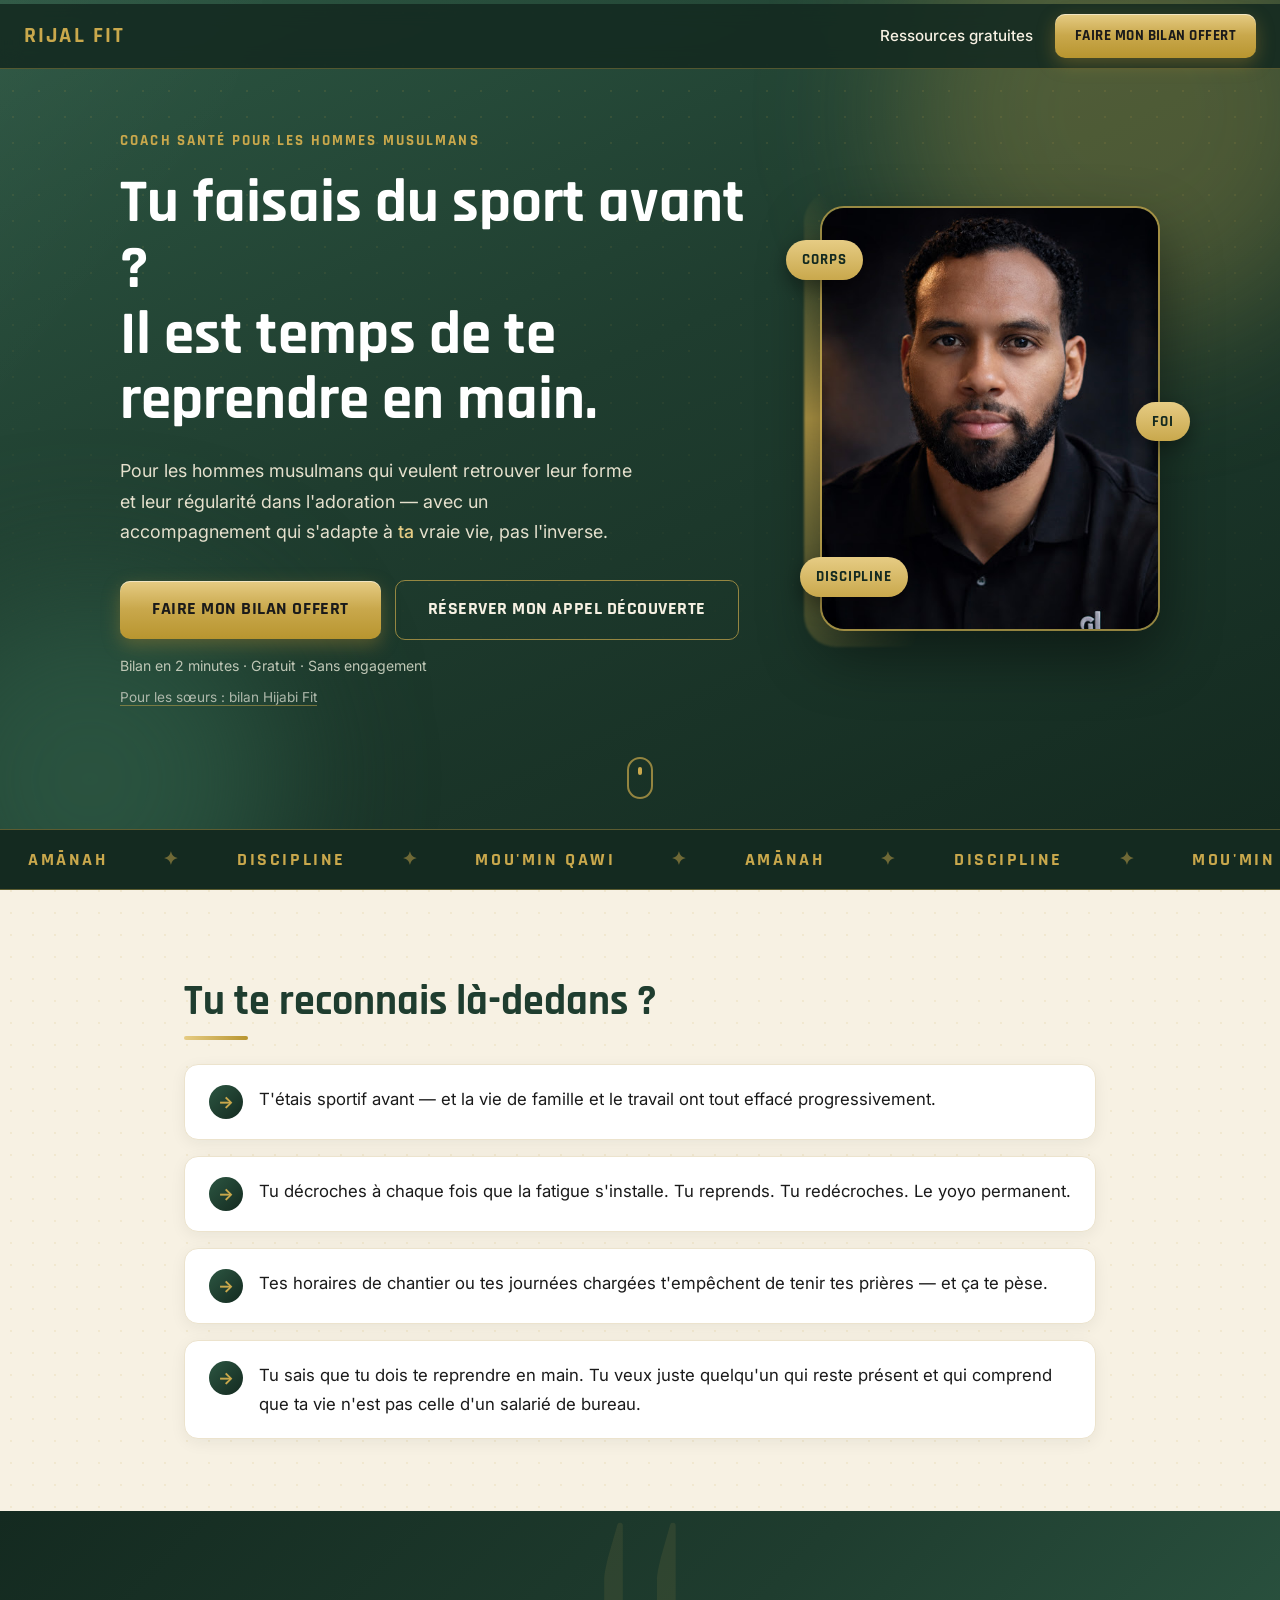
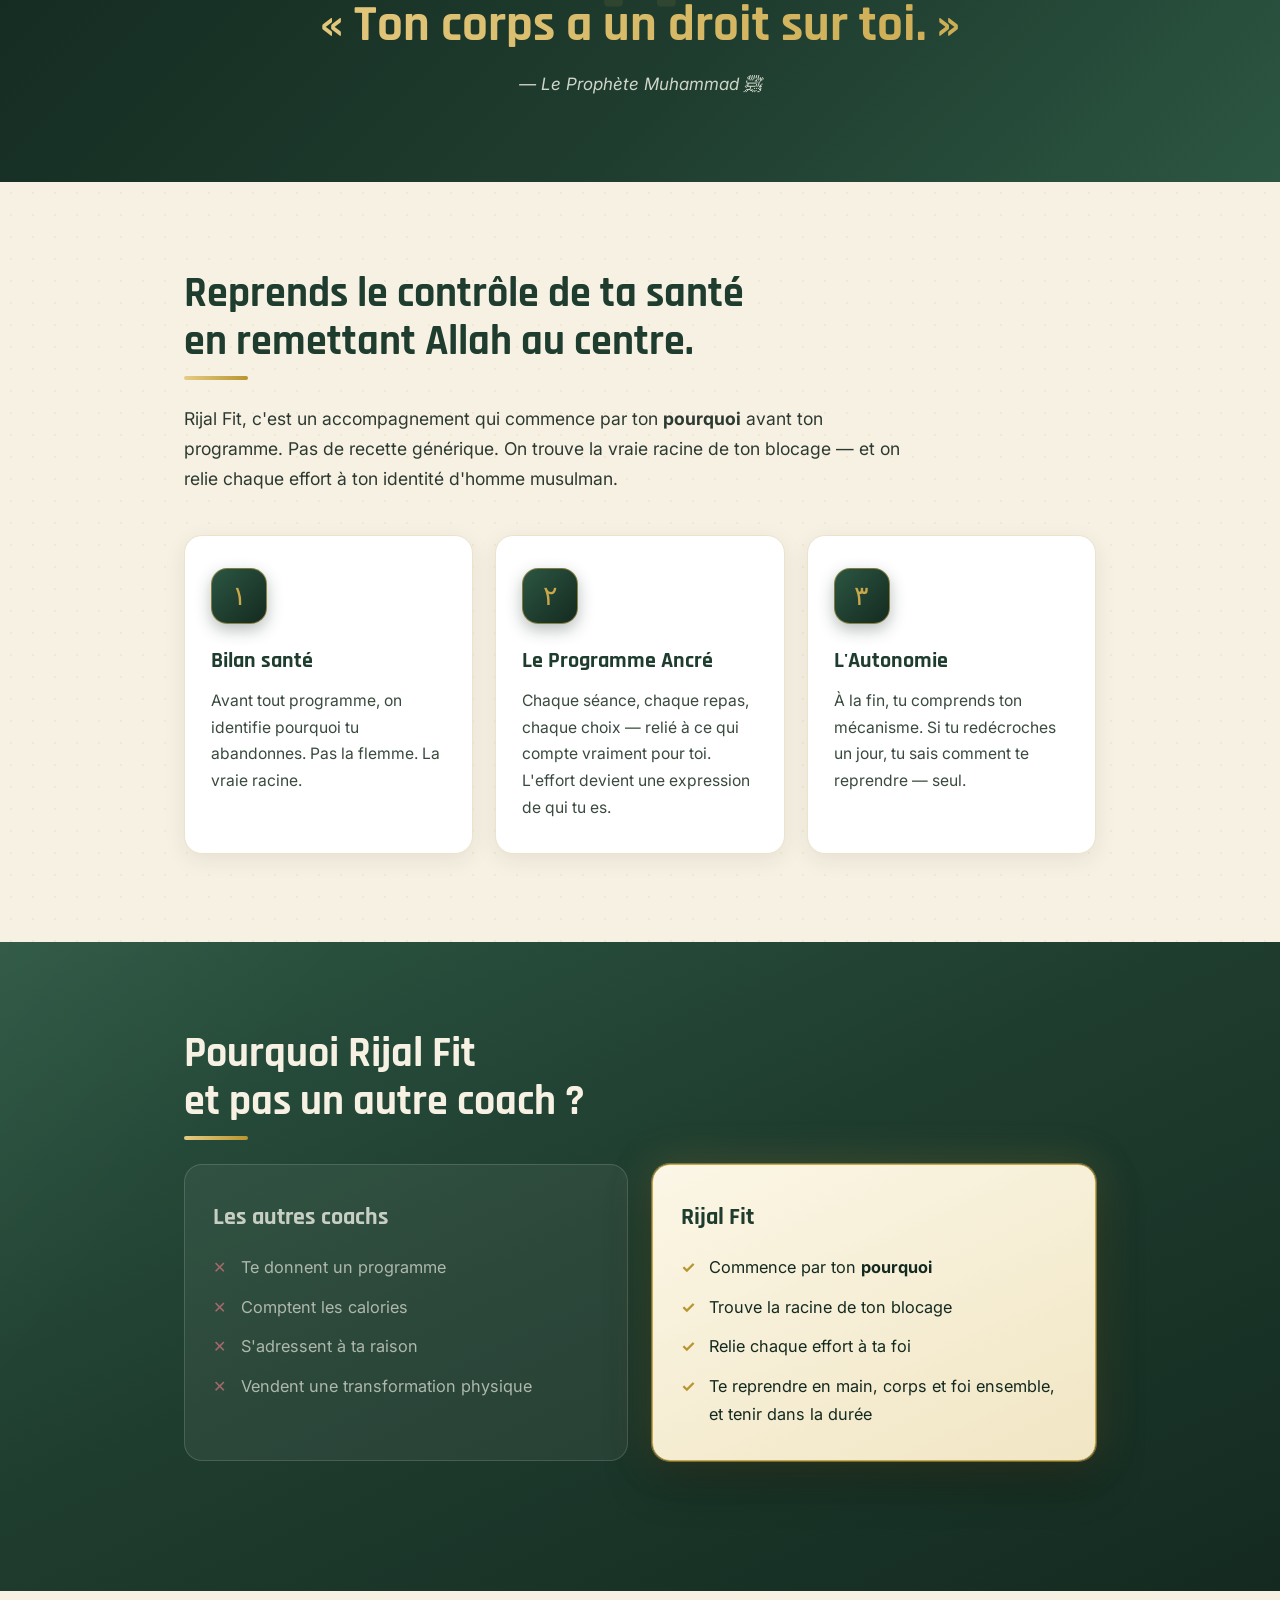
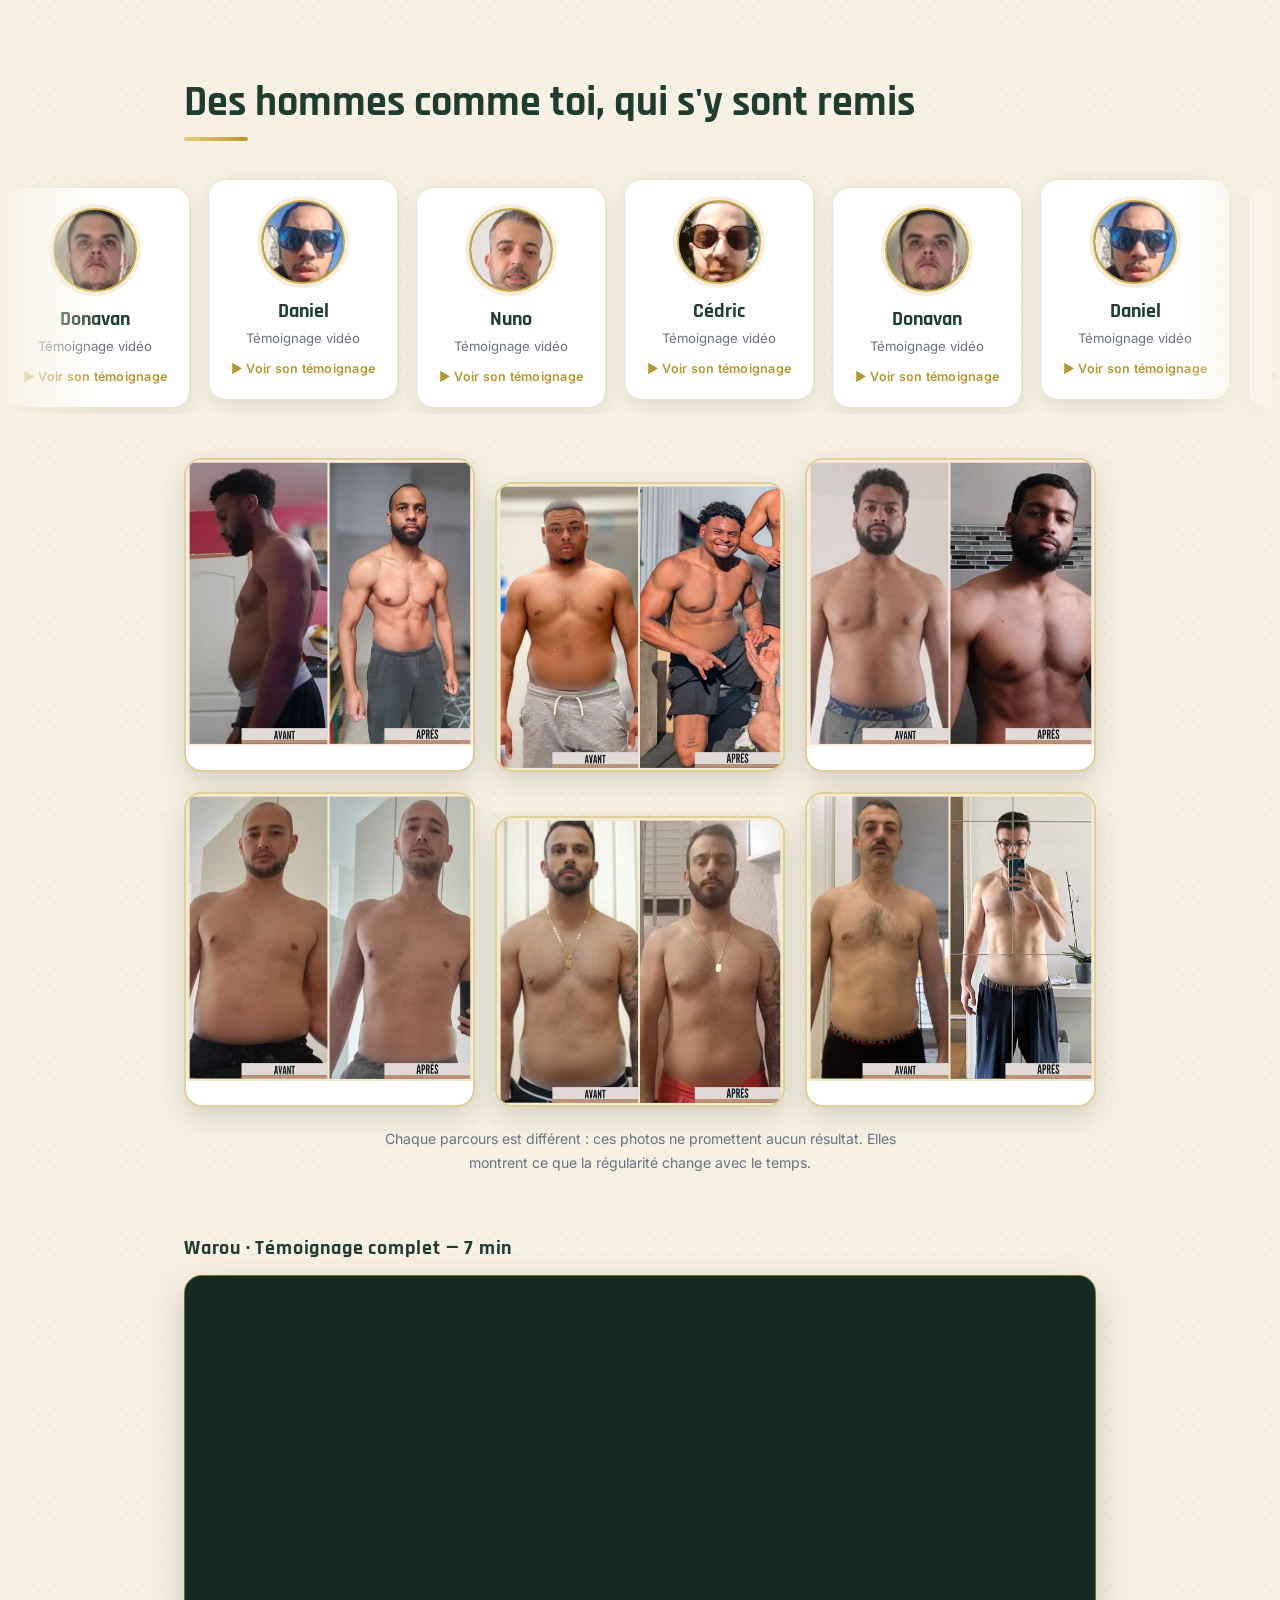
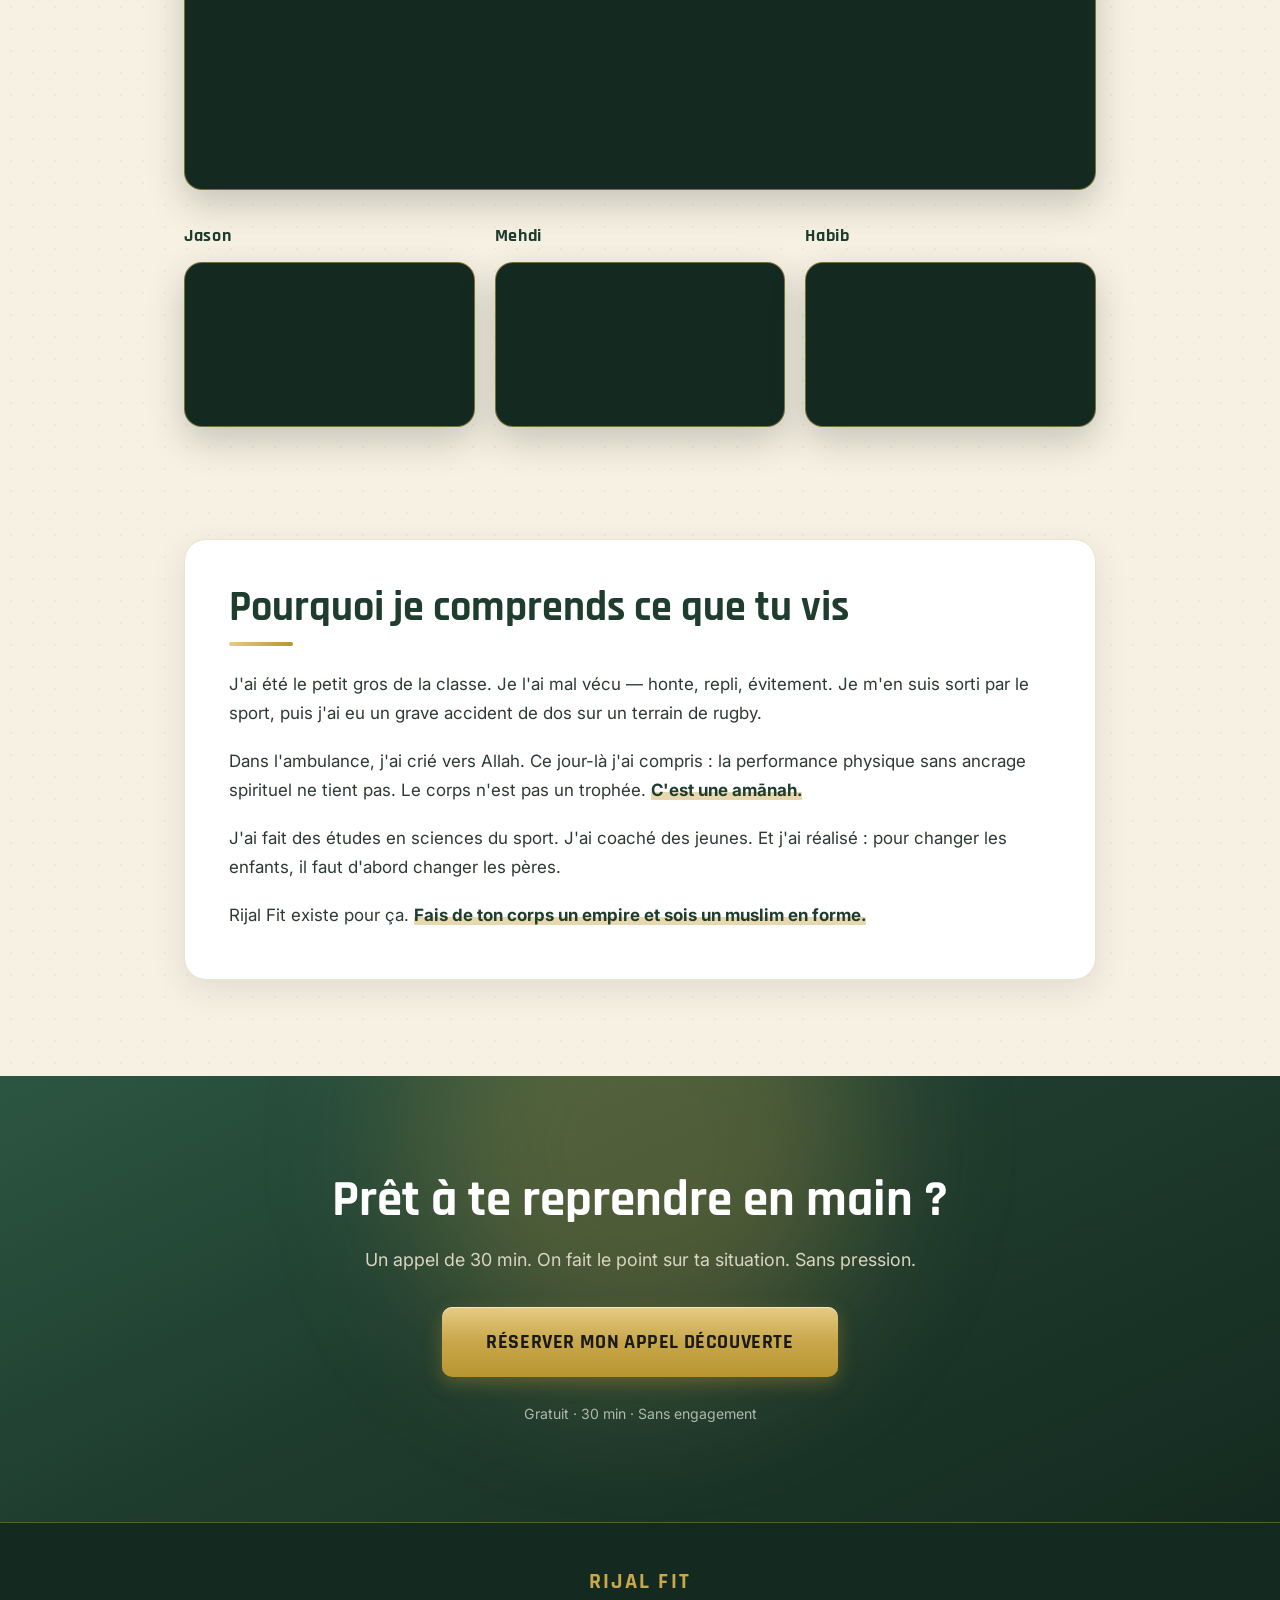
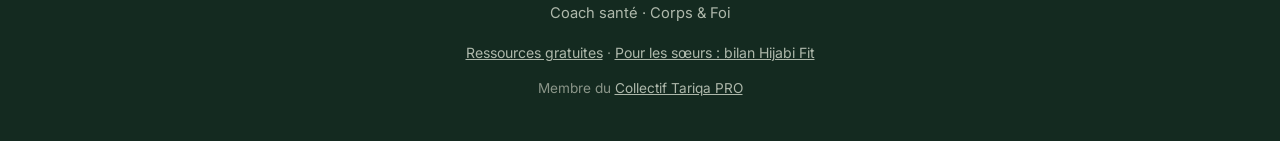
==== commit 09a216ca: "Mur de témoignages face caméra avec liens YouTube, carte Bilan santé, retrait de Loïc Co-Authored-By" ====
--- a/index.html
+++ b/index.html
@@ -135,8 +135,8 @@
         <div class="solution__cards">
           <div class="card reveal" style="--d:.05s" data-tilt>
             <div class="card__icon">١</div>
-            <h3>Le Bilan de Sens</h3>
-            <p>Avant tout programme, on identifie pourquoi tu fais le yoyo. Pas la flemme. La vraie racine.</p>
+            <h3>Bilan santé</h3>
+            <p>Avant tout programme, on identifie pourquoi tu abandonnes. Pas la flemme. La vraie racine.</p>
           </div>
           <div class="card reveal" style="--d:.2s" data-tilt>
             <div class="card__icon">٢</div>
@@ -178,11 +178,6 @@
             </ul>
           </div>
         </div>
-        <p class="diff__quote reveal">
-          "Tu passes à travers les mailles du filet pour trouver une solution adaptée.<br>
-          Dans ton accompagnement, il n'y a jamais d'inconnu sur le sujet — tu as toujours trouvé une solution."
-        </p>
-        <p class="diff__quote-author reveal" style="--d:.15s">— Loïc, maître d'œuvre</p>
       </div>
     </section>
 
@@ -197,16 +192,30 @@
       <!-- Mur de visages : met la photo de chacun dans images/clients/<prenom>.jpg -->
       <div class="wall" aria-label="Ils témoignent">
         <div class="wall__track">
-          <a class="wall__card" href="#temoignage-loic"><span class="avatar"><b>L</b><img src="images/clients/loic.jpg" alt="" loading="lazy" onerror="this.remove()" /></span><span class="wall__name">Loïc</span><span class="wall__role">Maître d'œuvre</span></a>
-          <a class="wall__card" href="#temoignage-warou"><span class="avatar"><b>W</b><img src="images/clients/warou.jpg" alt="" loading="lazy" onerror="this.remove()" /></span><span class="wall__name">Warou</span><span class="wall__role">Témoignage complet · 7 min</span></a>
-          <a class="wall__card" href="#temoignage-jason"><span class="avatar"><b>J</b><img src="images/clients/jason.jpg" alt="" loading="lazy" onerror="this.remove()" /></span><span class="wall__name">Jason</span><span class="wall__role">Témoignage vidéo</span></a>
-          <a class="wall__card" href="#temoignage-mehdi"><span class="avatar"><b>M</b><img src="images/clients/mehdi.jpg" alt="" loading="lazy" onerror="this.remove()" /></span><span class="wall__name">Mehdi</span><span class="wall__role">Témoignage vidéo</span></a>
-          <a class="wall__card" href="#temoignage-habib"><span class="avatar"><b>H</b><img src="images/clients/habib.jpg" alt="" loading="lazy" onerror="this.remove()" /></span><span class="wall__name">Habib</span><span class="wall__role">Témoignage vidéo</span></a>
-          <a class="wall__card" href="#temoignage-loic"><span class="avatar"><b>L</b><img src="images/clients/loic.jpg" alt="" loading="lazy" onerror="this.remove()" /></span><span class="wall__name">Loïc</span><span class="wall__role">Maître d'œuvre</span></a>
-          <a class="wall__card" href="#temoignage-warou"><span class="avatar"><b>W</b><img src="images/clients/warou.jpg" alt="" loading="lazy" onerror="this.remove()" /></span><span class="wall__name">Warou</span><span class="wall__role">Témoignage complet · 7 min</span></a>
-          <a class="wall__card" href="#temoignage-jason"><span class="avatar"><b>J</b><img src="images/clients/jason.jpg" alt="" loading="lazy" onerror="this.remove()" /></span><span class="wall__name">Jason</span><span class="wall__role">Témoignage vidéo</span></a>
-          <a class="wall__card" href="#temoignage-mehdi"><span class="avatar"><b>M</b><img src="images/clients/mehdi.jpg" alt="" loading="lazy" onerror="this.remove()" /></span><span class="wall__name">Mehdi</span><span class="wall__role">Témoignage vidéo</span></a>
-          <a class="wall__card" href="#temoignage-habib"><span class="avatar"><b>H</b><img src="images/clients/habib.jpg" alt="" loading="lazy" onerror="this.remove()" /></span><span class="wall__name">Habib</span><span class="wall__role">Témoignage vidéo</span></a>
+          <a class="wall__card" href="https://www.youtube.com/watch?v=ntMQHpQQ5iM" target="_blank" rel="noopener"><span class="avatar"><b>D</b><img src="images/clients/donavan.jpg" alt="Portrait de Donavan" loading="lazy" onerror="this.remove()" /></span><span class="wall__name">Donavan</span><span class="wall__role">Témoignage vidéo</span><span class="wall__play">▶ Voir son témoignage</span></a>
+          <a class="wall__card" href="https://www.youtube.com/watch?v=oa_1o4IbjiM" target="_blank" rel="noopener"><span class="avatar"><b>D</b><img src="images/clients/daniel.jpg" alt="Portrait de Daniel" loading="lazy" onerror="this.remove()" /></span><span class="wall__name">Daniel</span><span class="wall__role">Témoignage vidéo</span><span class="wall__play">▶ Voir son témoignage</span></a>
+          <a class="wall__card" href="https://youtu.be/Q_Sfm_ho79w" target="_blank" rel="noopener"><span class="avatar"><b>N</b><img src="images/clients/nuno.jpg" alt="Portrait de Nuno" loading="lazy" onerror="this.remove()" /></span><span class="wall__name">Nuno</span><span class="wall__role">Témoignage vidéo</span><span class="wall__play">▶ Voir son témoignage</span></a>
+          <a class="wall__card" href="https://www.youtube.com/watch?v=Q5JBmGFaeX0" target="_blank" rel="noopener"><span class="avatar"><b>C</b><img src="images/clients/cedric.jpg" alt="Portrait de Cédric" loading="lazy" onerror="this.remove()" /></span><span class="wall__name">Cédric</span><span class="wall__role">Témoignage vidéo</span><span class="wall__play">▶ Voir son témoignage</span></a>
+          <a class="wall__card" href="https://www.youtube.com/watch?v=ntMQHpQQ5iM" target="_blank" rel="noopener"><span class="avatar"><b>D</b><img src="images/clients/donavan.jpg" alt="Portrait de Donavan" loading="lazy" onerror="this.remove()" /></span><span class="wall__name">Donavan</span><span class="wall__role">Témoignage vidéo</span><span class="wall__play">▶ Voir son témoignage</span></a>
+          <a class="wall__card" href="https://www.youtube.com/watch?v=oa_1o4IbjiM" target="_blank" rel="noopener"><span class="avatar"><b>D</b><img src="images/clients/daniel.jpg" alt="Portrait de Daniel" loading="lazy" onerror="this.remove()" /></span><span class="wall__name">Daniel</span><span class="wall__role">Témoignage vidéo</span><span class="wall__play">▶ Voir son témoignage</span></a>
+          <a class="wall__card" href="https://youtu.be/Q_Sfm_ho79w" target="_blank" rel="noopener"><span class="avatar"><b>N</b><img src="images/clients/nuno.jpg" alt="Portrait de Nuno" loading="lazy" onerror="this.remove()" /></span><span class="wall__name">Nuno</span><span class="wall__role">Témoignage vidéo</span><span class="wall__play">▶ Voir son témoignage</span></a>
+          <a class="wall__card" href="https://www.youtube.com/watch?v=Q5JBmGFaeX0" target="_blank" rel="noopener"><span class="avatar"><b>C</b><img src="images/clients/cedric.jpg" alt="Portrait de Cédric" loading="lazy" onerror="this.remove()" /></span><span class="wall__name">Cédric</span><span class="wall__role">Témoignage vidéo</span><span class="wall__play">▶ Voir son témoignage</span></a>
+          <a class="wall__card" href="https://www.youtube.com/watch?v=ntMQHpQQ5iM" target="_blank" rel="noopener"><span class="avatar"><b>D</b><img src="images/clients/donavan.jpg" alt="Portrait de Donavan" loading="lazy" onerror="this.remove()" /></span><span class="wall__name">Donavan</span><span class="wall__role">Témoignage vidéo</span><span class="wall__play">▶ Voir son témoignage</span></a>
+          <a class="wall__card" href="https://www.youtube.com/watch?v=oa_1o4IbjiM" target="_blank" rel="noopener"><span class="avatar"><b>D</b><img src="images/clients/daniel.jpg" alt="Portrait de Daniel" loading="lazy" onerror="this.remove()" /></span><span class="wall__name">Daniel</span><span class="wall__role">Témoignage vidéo</span><span class="wall__play">▶ Voir son témoignage</span></a>
+          <a class="wall__card" href="https://youtu.be/Q_Sfm_ho79w" target="_blank" rel="noopener"><span class="avatar"><b>N</b><img src="images/clients/nuno.jpg" alt="Portrait de Nuno" loading="lazy" onerror="this.remove()" /></span><span class="wall__name">Nuno</span><span class="wall__role">Témoignage vidéo</span><span class="wall__play">▶ Voir son témoignage</span></a>
+          <a class="wall__card" href="https://www.youtube.com/watch?v=Q5JBmGFaeX0" target="_blank" rel="noopener"><span class="avatar"><b>C</b><img src="images/clients/cedric.jpg" alt="Portrait de Cédric" loading="lazy" onerror="this.remove()" /></span><span class="wall__name">Cédric</span><span class="wall__role">Témoignage vidéo</span><span class="wall__play">▶ Voir son témoignage</span></a>
+          <a class="wall__card" href="https://www.youtube.com/watch?v=ntMQHpQQ5iM" target="_blank" rel="noopener"><span class="avatar"><b>D</b><img src="images/clients/donavan.jpg" alt="Portrait de Donavan" loading="lazy" onerror="this.remove()" /></span><span class="wall__name">Donavan</span><span class="wall__role">Témoignage vidéo</span><span class="wall__play">▶ Voir son témoignage</span></a>
+          <a class="wall__card" href="https://www.youtube.com/watch?v=oa_1o4IbjiM" target="_blank" rel="noopener"><span class="avatar"><b>D</b><img src="images/clients/daniel.jpg" alt="Portrait de Daniel" loading="lazy" onerror="this.remove()" /></span><span class="wall__name">Daniel</span><span class="wall__role">Témoignage vidéo</span><span class="wall__play">▶ Voir son témoignage</span></a>
+          <a class="wall__card" href="https://youtu.be/Q_Sfm_ho79w" target="_blank" rel="noopener"><span class="avatar"><b>N</b><img src="images/clients/nuno.jpg" alt="Portrait de Nuno" loading="lazy" onerror="this.remove()" /></span><span class="wall__name">Nuno</span><span class="wall__role">Témoignage vidéo</span><span class="wall__play">▶ Voir son témoignage</span></a>
+          <a class="wall__card" href="https://www.youtube.com/watch?v=Q5JBmGFaeX0" target="_blank" rel="noopener"><span class="avatar"><b>C</b><img src="images/clients/cedric.jpg" alt="Portrait de Cédric" loading="lazy" onerror="this.remove()" /></span><span class="wall__name">Cédric</span><span class="wall__role">Témoignage vidéo</span><span class="wall__play">▶ Voir son témoignage</span></a>
+          <a class="wall__card" href="https://www.youtube.com/watch?v=ntMQHpQQ5iM" target="_blank" rel="noopener"><span class="avatar"><b>D</b><img src="images/clients/donavan.jpg" alt="Portrait de Donavan" loading="lazy" onerror="this.remove()" /></span><span class="wall__name">Donavan</span><span class="wall__role">Témoignage vidéo</span><span class="wall__play">▶ Voir son témoignage</span></a>
+          <a class="wall__card" href="https://www.youtube.com/watch?v=oa_1o4IbjiM" target="_blank" rel="noopener"><span class="avatar"><b>D</b><img src="images/clients/daniel.jpg" alt="Portrait de Daniel" loading="lazy" onerror="this.remove()" /></span><span class="wall__name">Daniel</span><span class="wall__role">Témoignage vidéo</span><span class="wall__play">▶ Voir son témoignage</span></a>
+          <a class="wall__card" href="https://youtu.be/Q_Sfm_ho79w" target="_blank" rel="noopener"><span class="avatar"><b>N</b><img src="images/clients/nuno.jpg" alt="Portrait de Nuno" loading="lazy" onerror="this.remove()" /></span><span class="wall__name">Nuno</span><span class="wall__role">Témoignage vidéo</span><span class="wall__play">▶ Voir son témoignage</span></a>
+          <a class="wall__card" href="https://www.youtube.com/watch?v=Q5JBmGFaeX0" target="_blank" rel="noopener"><span class="avatar"><b>C</b><img src="images/clients/cedric.jpg" alt="Portrait de Cédric" loading="lazy" onerror="this.remove()" /></span><span class="wall__name">Cédric</span><span class="wall__role">Témoignage vidéo</span><span class="wall__play">▶ Voir son témoignage</span></a>
+          <a class="wall__card" href="https://www.youtube.com/watch?v=ntMQHpQQ5iM" target="_blank" rel="noopener"><span class="avatar"><b>D</b><img src="images/clients/donavan.jpg" alt="Portrait de Donavan" loading="lazy" onerror="this.remove()" /></span><span class="wall__name">Donavan</span><span class="wall__role">Témoignage vidéo</span><span class="wall__play">▶ Voir son témoignage</span></a>
+          <a class="wall__card" href="https://www.youtube.com/watch?v=oa_1o4IbjiM" target="_blank" rel="noopener"><span class="avatar"><b>D</b><img src="images/clients/daniel.jpg" alt="Portrait de Daniel" loading="lazy" onerror="this.remove()" /></span><span class="wall__name">Daniel</span><span class="wall__role">Témoignage vidéo</span><span class="wall__play">▶ Voir son témoignage</span></a>
+          <a class="wall__card" href="https://youtu.be/Q_Sfm_ho79w" target="_blank" rel="noopener"><span class="avatar"><b>N</b><img src="images/clients/nuno.jpg" alt="Portrait de Nuno" loading="lazy" onerror="this.remove()" /></span><span class="wall__name">Nuno</span><span class="wall__role">Témoignage vidéo</span><span class="wall__play">▶ Voir son témoignage</span></a>
+          <a class="wall__card" href="https://www.youtube.com/watch?v=Q5JBmGFaeX0" target="_blank" rel="noopener"><span class="avatar"><b>C</b><img src="images/clients/cedric.jpg" alt="Portrait de Cédric" loading="lazy" onerror="this.remove()" /></span><span class="wall__name">Cédric</span><span class="wall__role">Témoignage vidéo</span><span class="wall__play">▶ Voir son témoignage</span></a>
         </div>
       </div>
 
@@ -224,27 +233,6 @@
       </div>
 
       <div class="container">
-
-        <!-- Loïc — texte -->
-        <div class="temoignage-loic" id="temoignage-loic">
-          <div class="temoignage-loic__header">
-            <div class="temoignage-loic__badge">Loïc · Maître d'œuvre</div>
-          </div>
-          <div class="temoignage-loic__quotes">
-            <blockquote class="reveal">
-              "Lorsque tu vois BODYTIME tu as envie de prendre parce que c'est la marque. C'est pas le suivi. C'est l'image que ça donne. Pas la rigueur, le rappel prophétique…"
-            </blockquote>
-            <blockquote class="reveal">
-              "Tu passes à travers les mailles du filet pour trouver une solution adaptée. Dans ton accompagnement, il n'y a jamais d'inconnu sur le sujet — tu as toujours trouvé une solution."
-            </blockquote>
-            <blockquote class="reveal">
-              "Il a aussi résolu le problème sur la paresse liée à la religion. Le coaching permet de mettre une rigueur et un cap sur la pratique religieuse, tout en mettant un cap sur l'aspect physique."
-            </blockquote>
-            <blockquote class="reveal">
-              "Le rappel prophétique permet de toujours faire le lien dans ta vie avec la religion. Les conseils réguliers permettent de toujours réviser son pourquoi."
-            </blockquote>
-          </div>
-        </div>
 
         <!-- Warou — vidéo 7 min -->
         <div class="temoignage-video-principal reveal" id="temoignage-warou">
--- a/style.css
+++ b/style.css
@@ -735,3 +735,8 @@
   .section__title::after { transform: scaleX(1); }
   .hl { background-size: 100% 100%; }
 }
+
+/* Mur de visages : le clic ouvre le témoignage sur YouTube */
+.wall__play { margin-top: 8px; font-size: .78rem; font-weight: 600; color: var(--or-dark); letter-spacing: .02em; }
+.wall__card:hover .wall__play { color: var(--forest); }
+.avatar img { object-position: center 30%; }
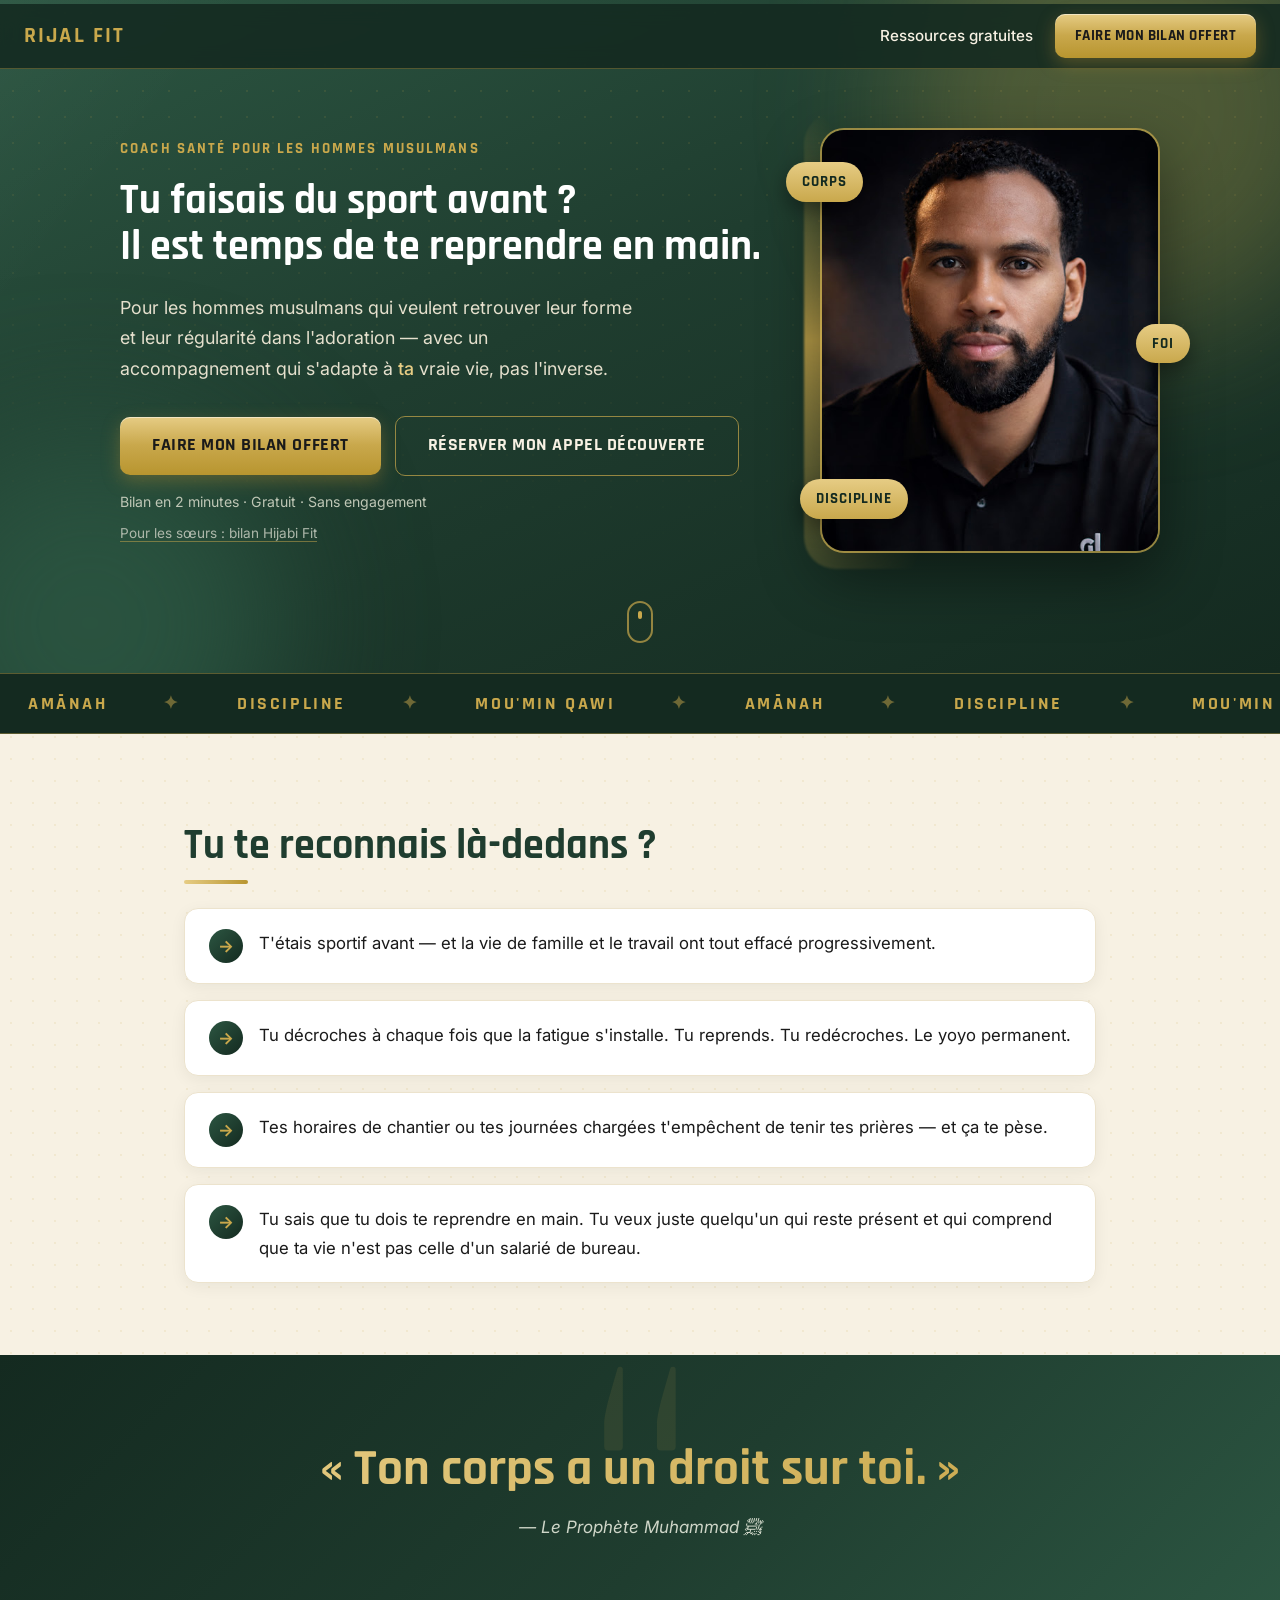
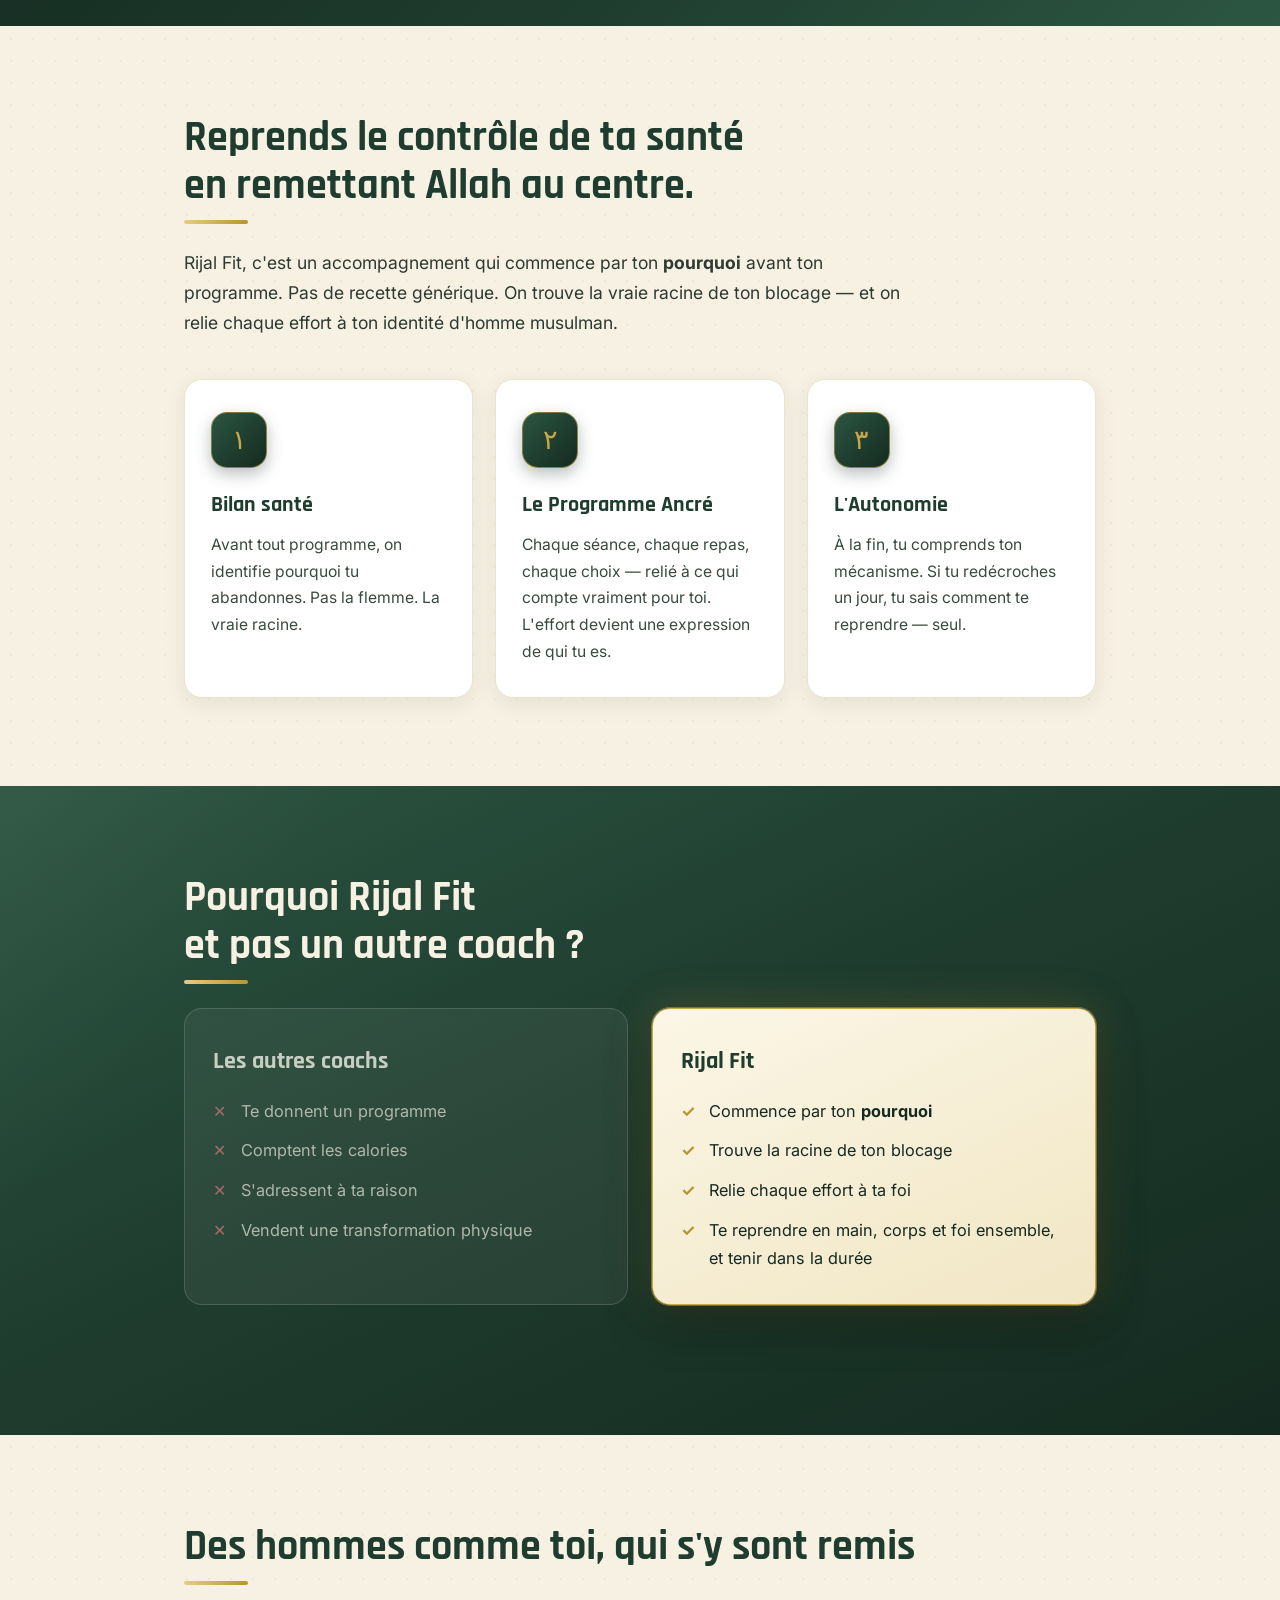
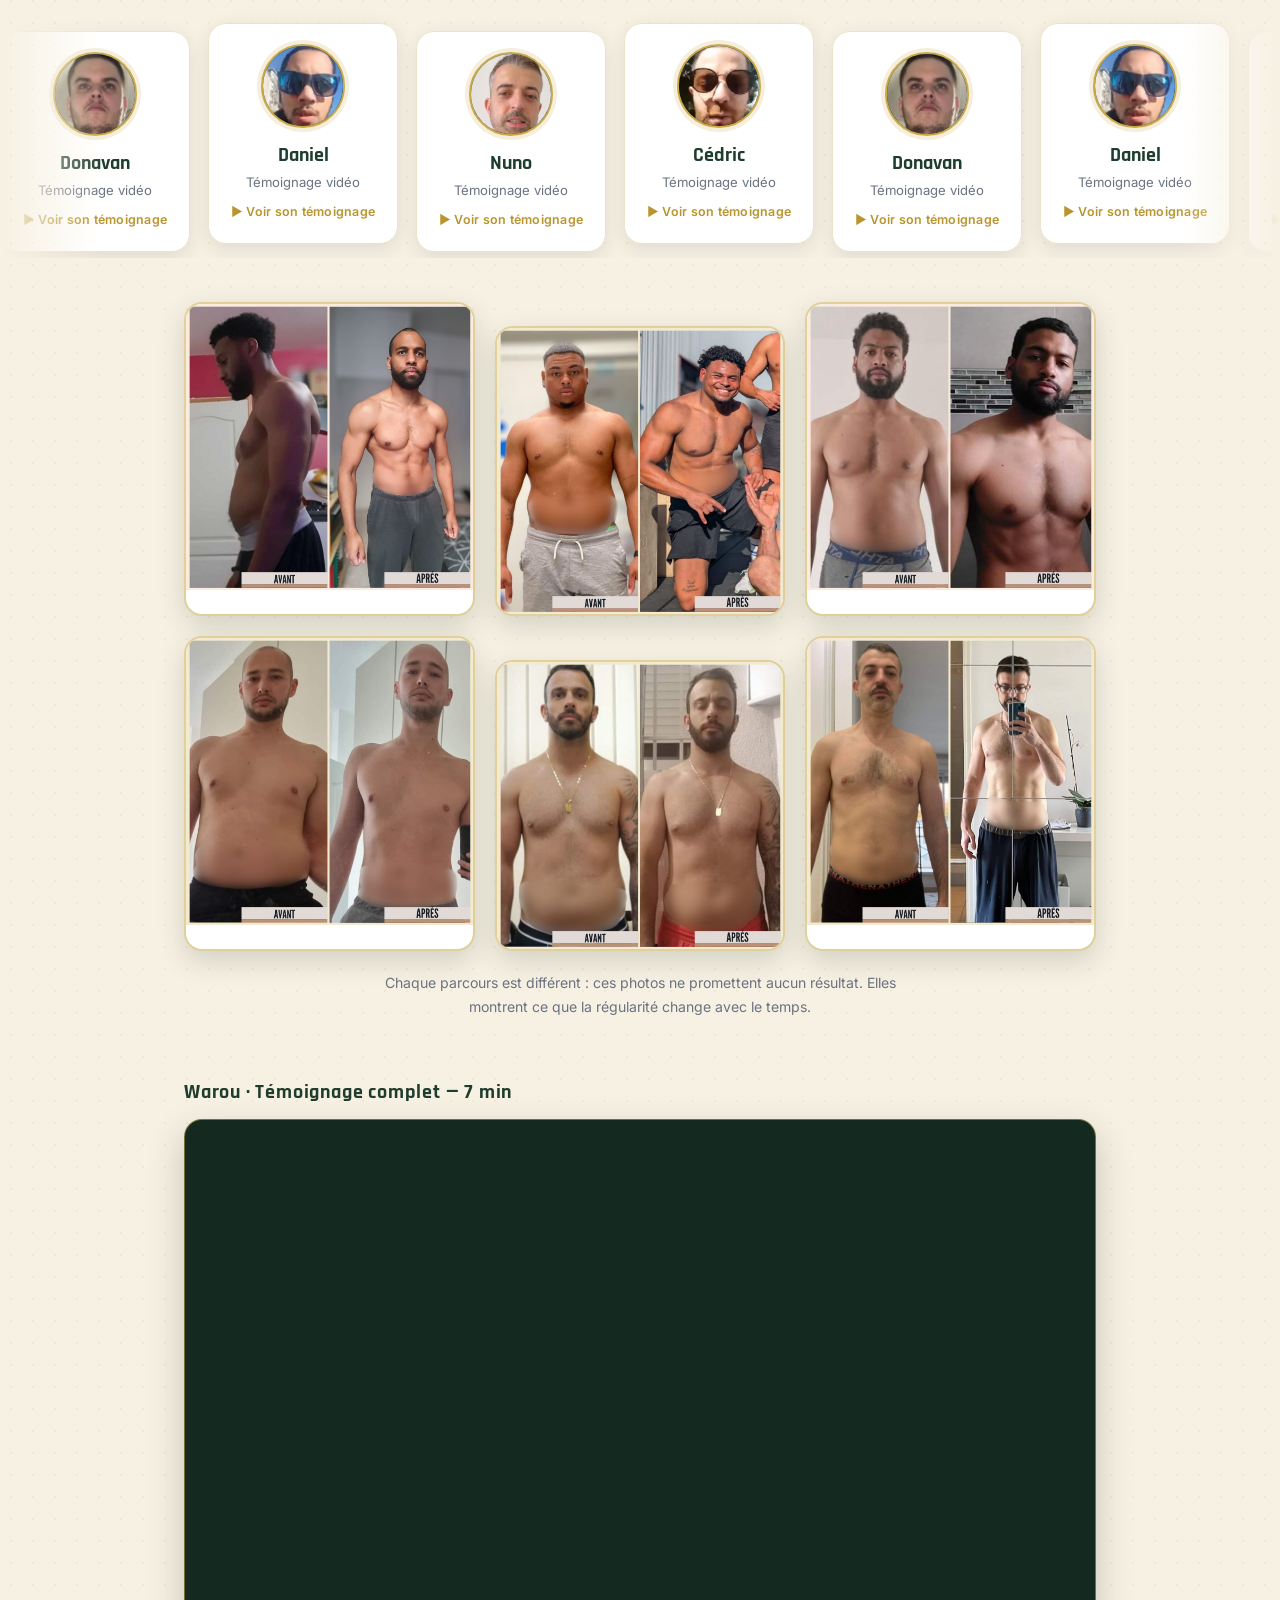
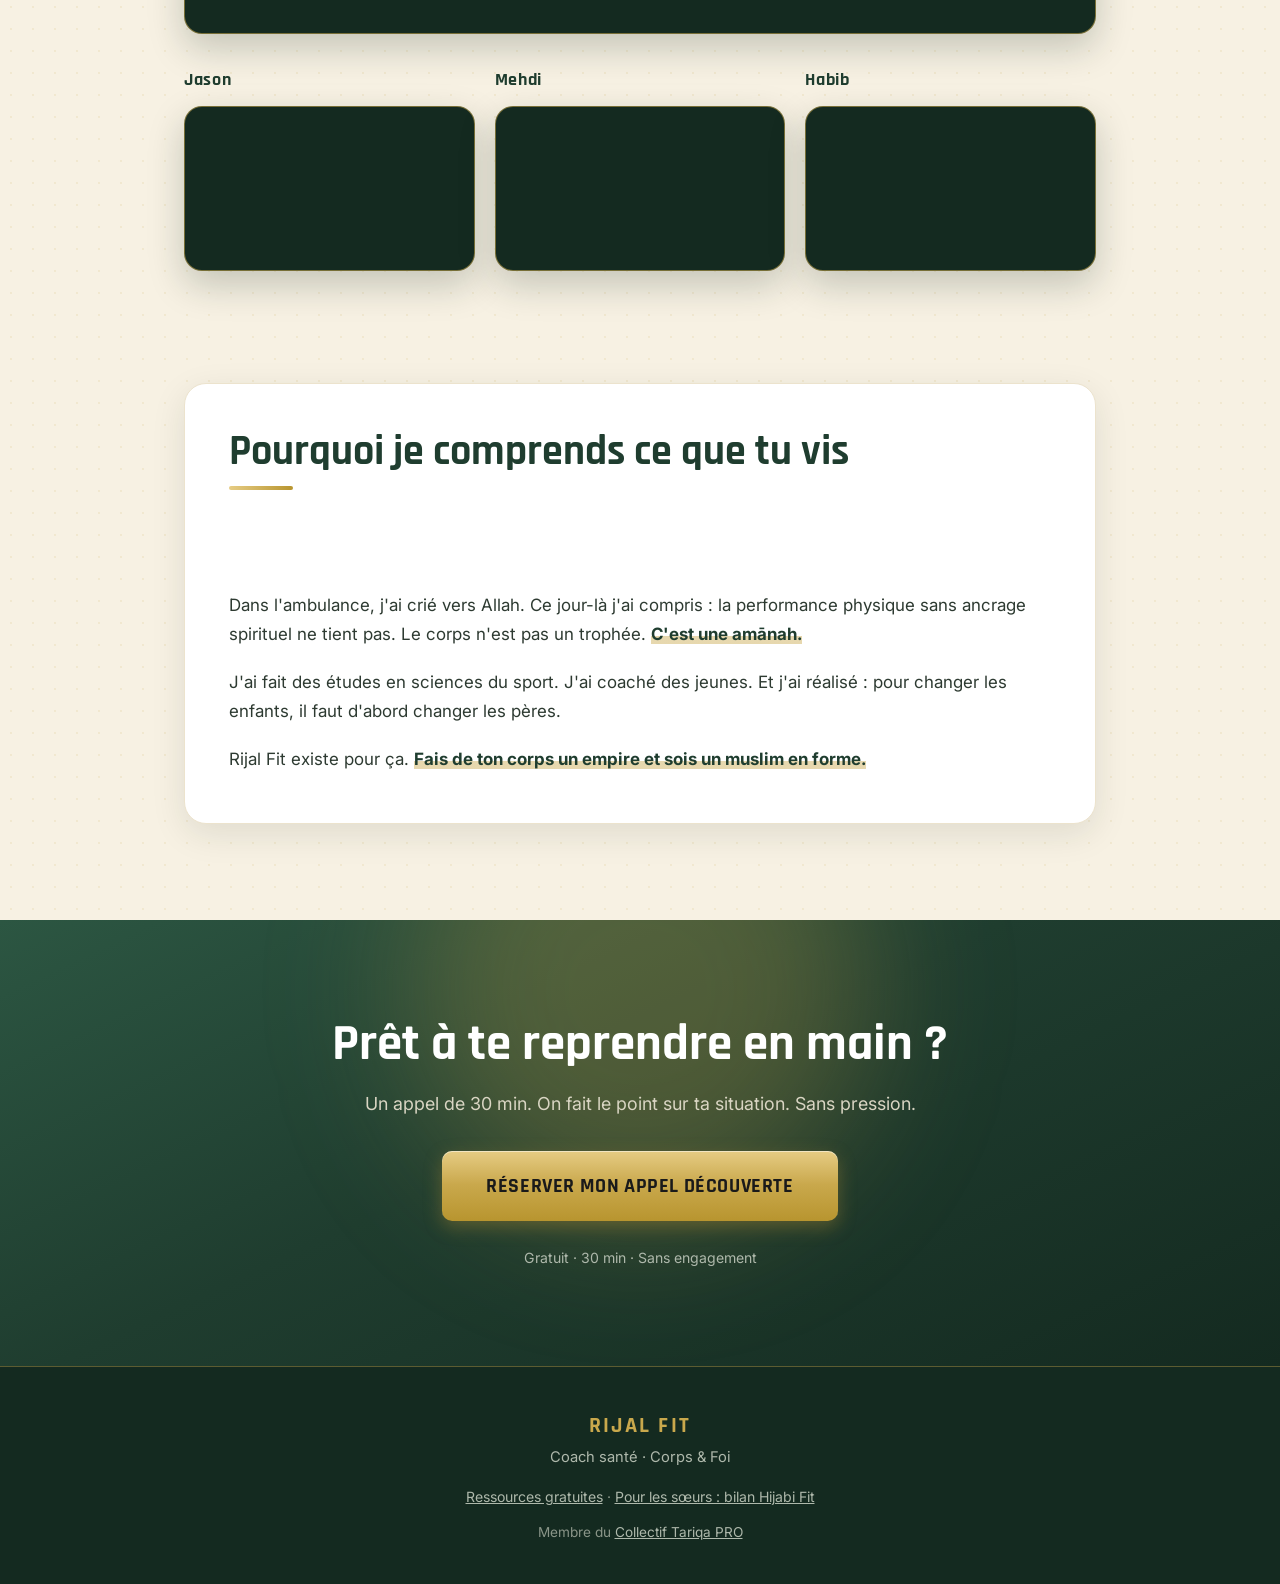
==== commit 3ddaa352: "Titre d'accueil sur une seule ligne, point d'interrogation collé Co-Authored-By: Claude Sonnet 5.5 <" ====
--- a/index.html
+++ b/index.html
@@ -43,7 +43,7 @@
     <div class="hero__inner">
       <div class="hero__text">
         <p class="hero__label reveal">Coach santé pour les hommes musulmans</p>
-        <h1 class="hero__title" data-split>Tu faisais du sport avant ?<br>Il est temps de te reprendre en main.</h1>
+        <h1 class="hero__title" data-split>Tu faisais du sport avant&nbsp;?<br>Il est temps de te reprendre en main.</h1>
         <p class="hero__sub reveal" style="--d:.5s">
           Pour les hommes musulmans qui veulent retrouver leur forme et leur régularité dans l'adoration — avec un accompagnement qui s'adapte à <em>ta</em> vraie vie, pas l'inverse.
         </p>
--- a/style.css
+++ b/style.css
@@ -206,7 +206,7 @@
 .hero__title {
   font-family: 'Rajdhani', sans-serif;
   font-weight: 700;
-  font-size: clamp(2.3rem, 5.6vw, 3.8rem);
+  font-size: clamp(1.6rem, 3.3vw, 2.8rem);
   line-height: 1.08;
   color: var(--blanc);
   margin-bottom: 1.4rem;
@@ -715,6 +715,7 @@
   .nav__link { display: none; }
   .hero__actions { justify-content: center; }
   .hero__inner { flex-direction: column-reverse; gap: 44px; text-align: center; }
+  .hero__title { font-size: clamp(1.4rem, 6.2vw, 2.4rem); }
   .hero__sub { margin-left: auto; margin-right: auto; }
   .hero__image { flex-basis: auto; width: min(300px, 78%); }
   .chip--1 { left: -14px; } .chip--2 { right: -14px; } .chip--3 { left: -6px; }
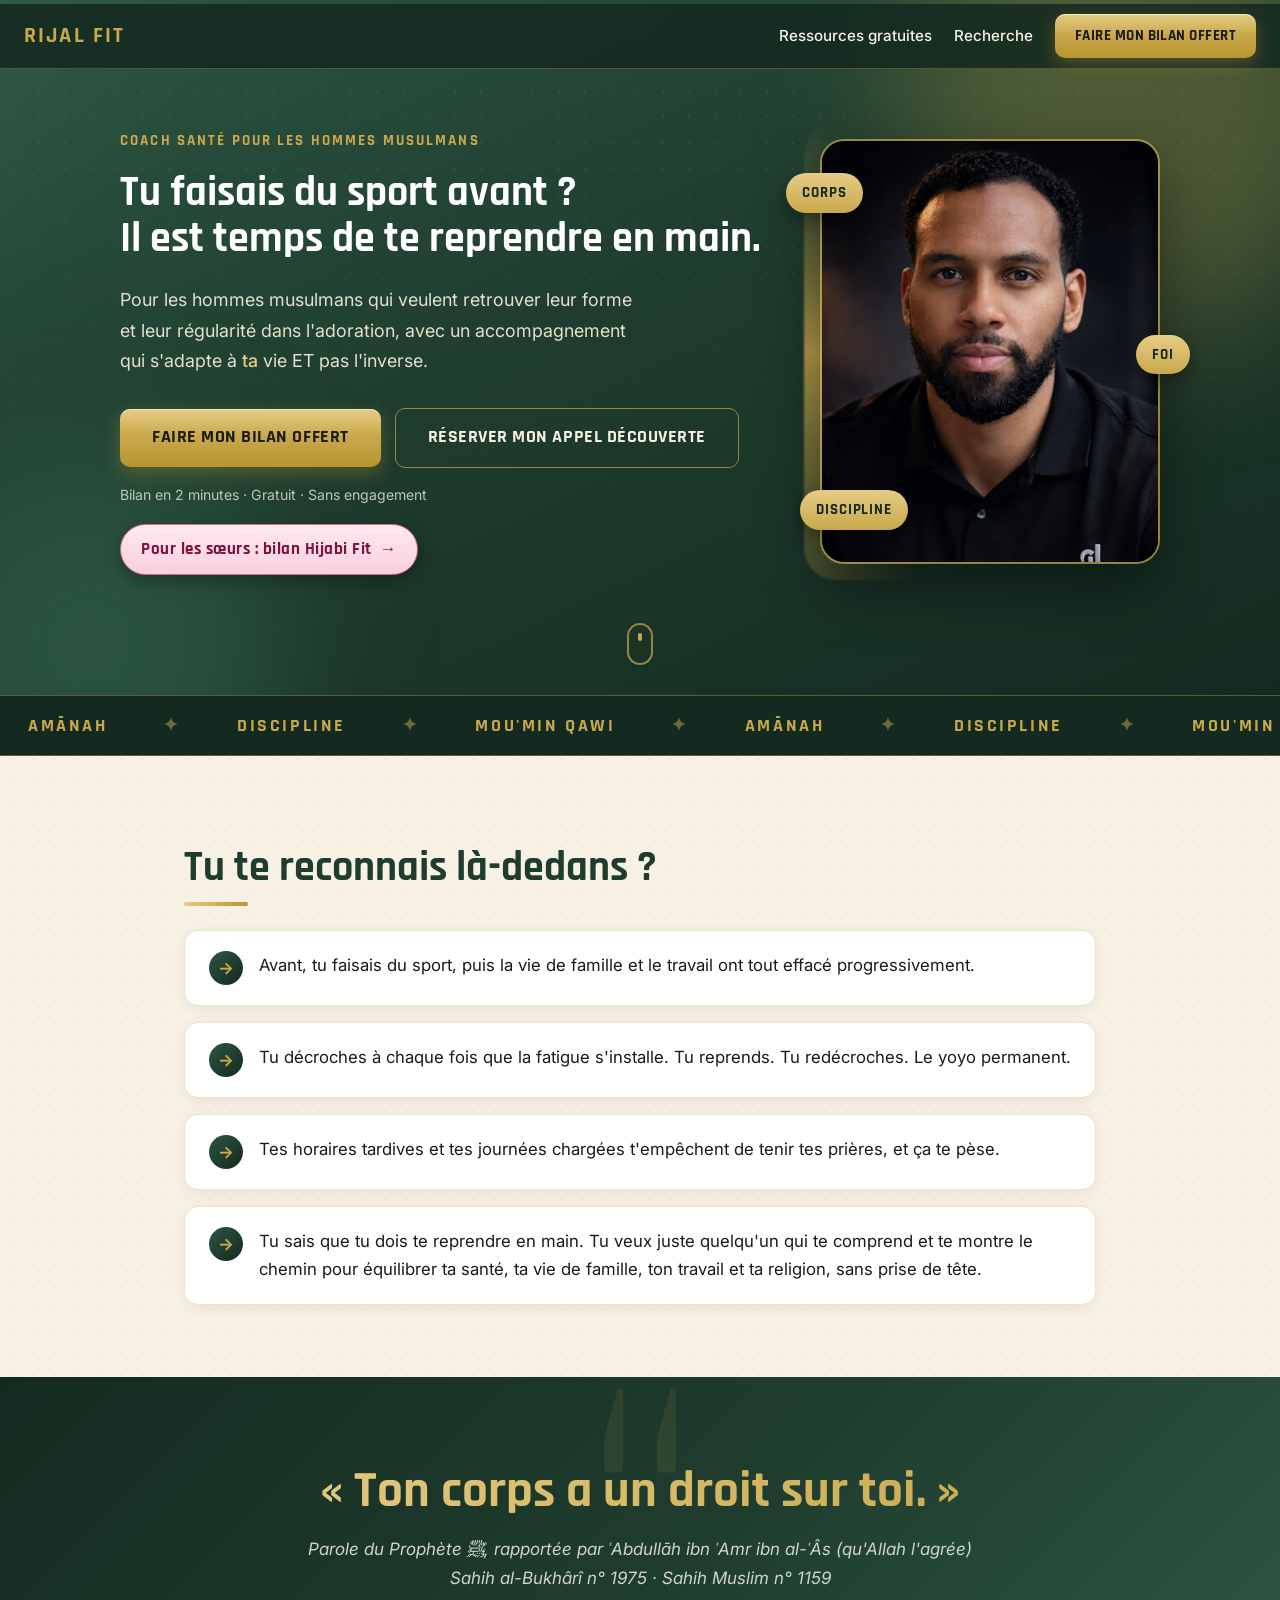
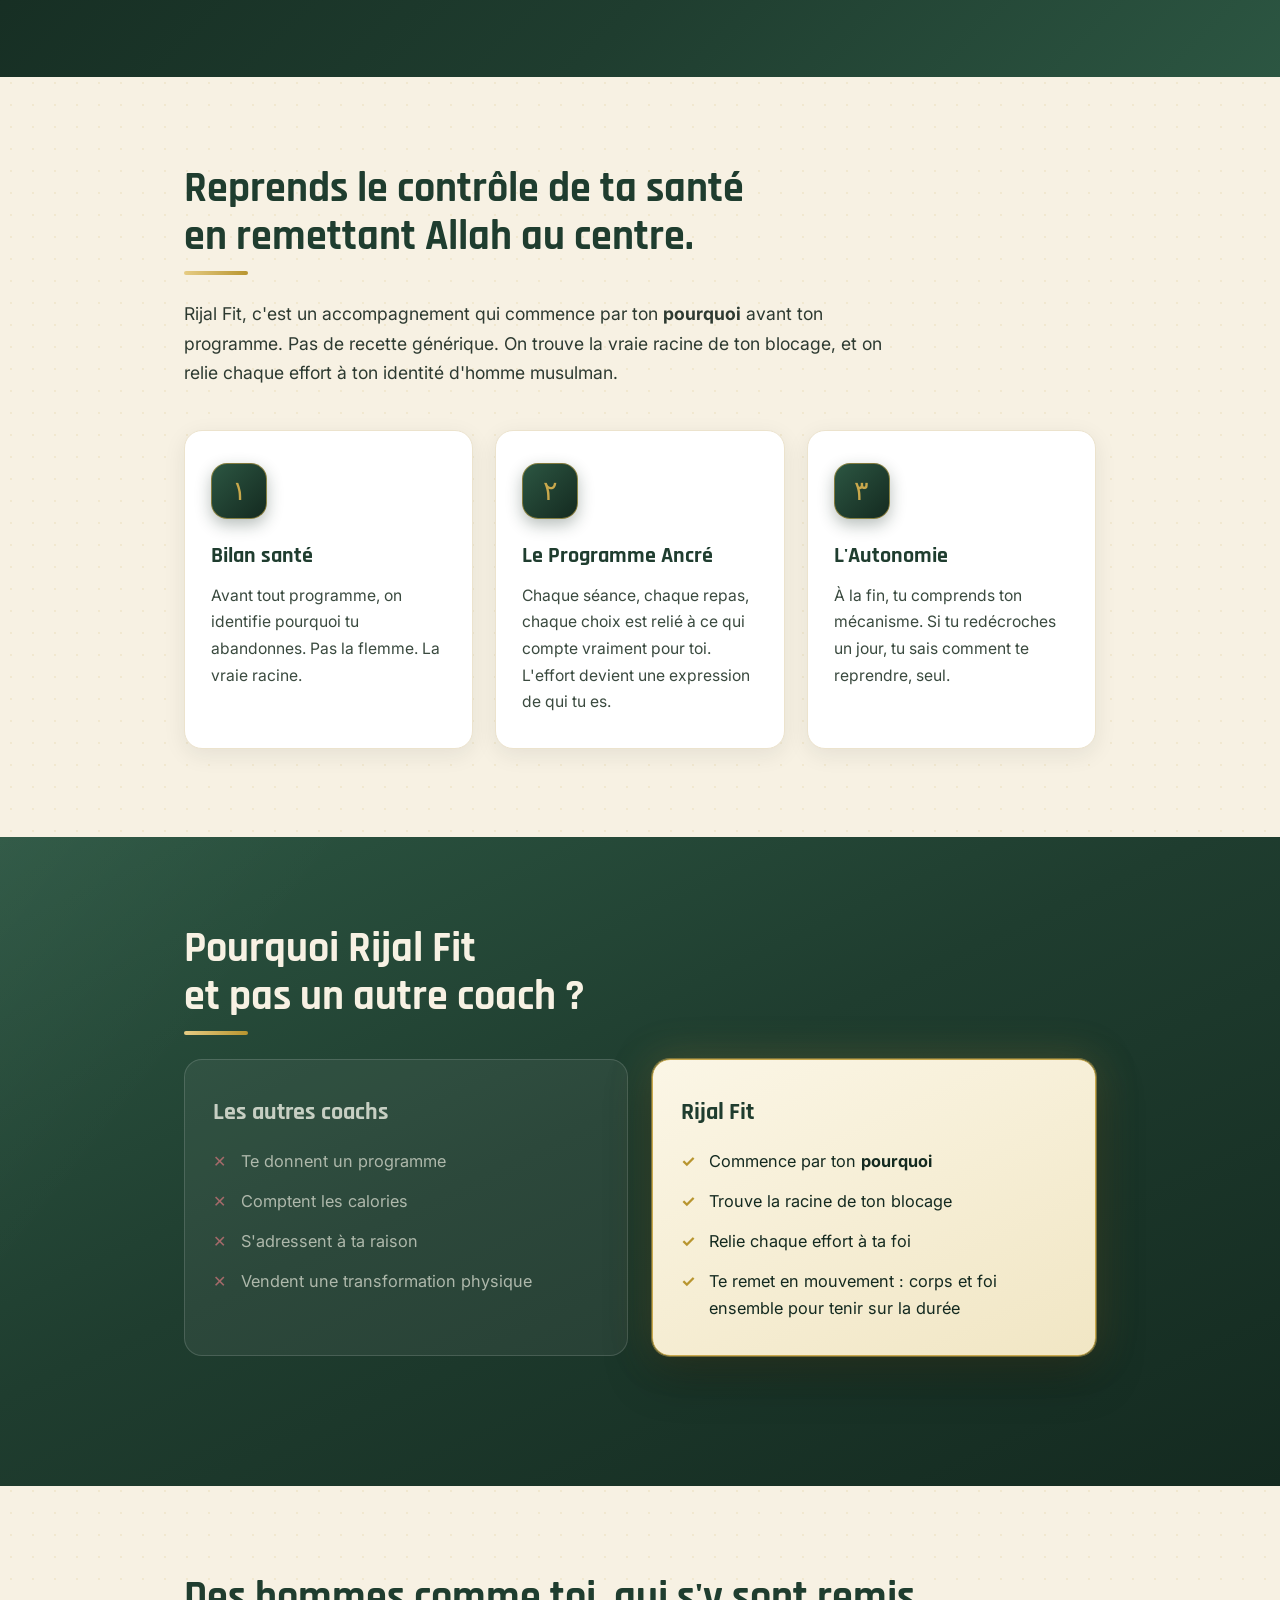
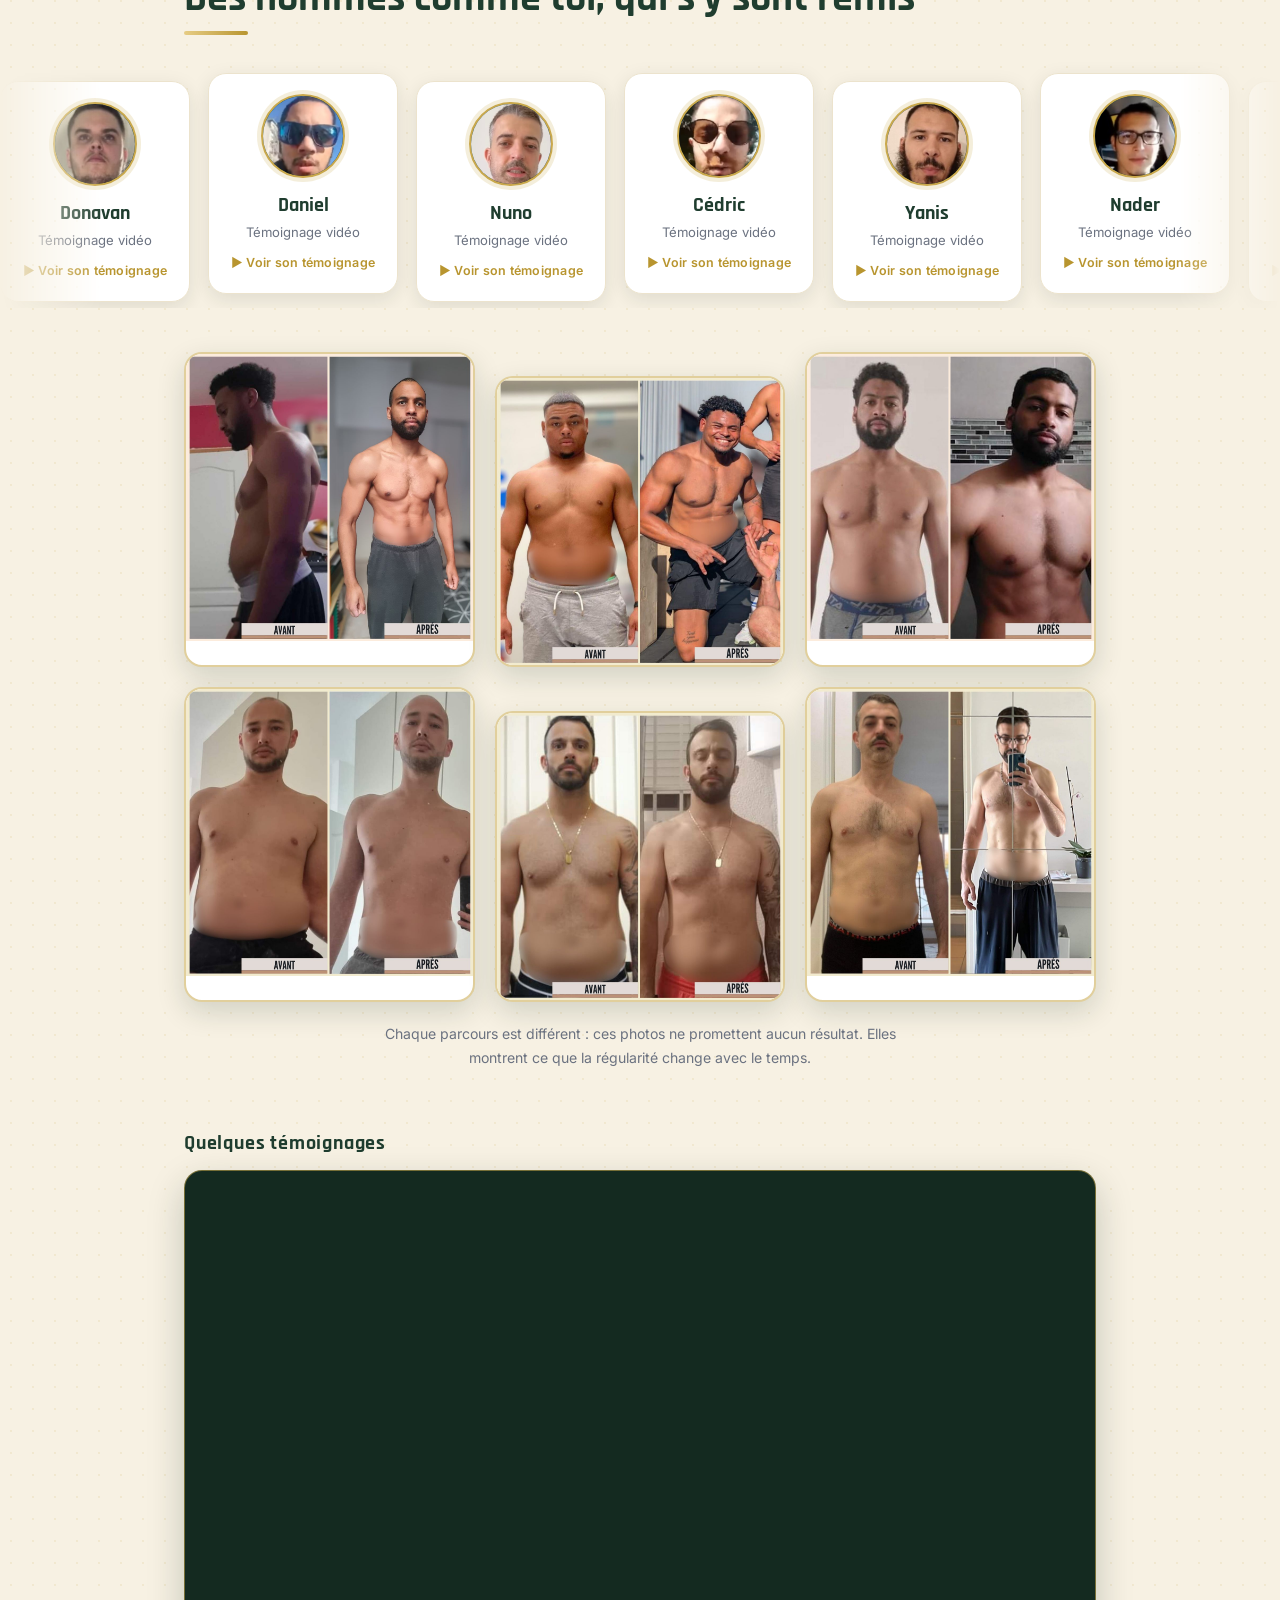
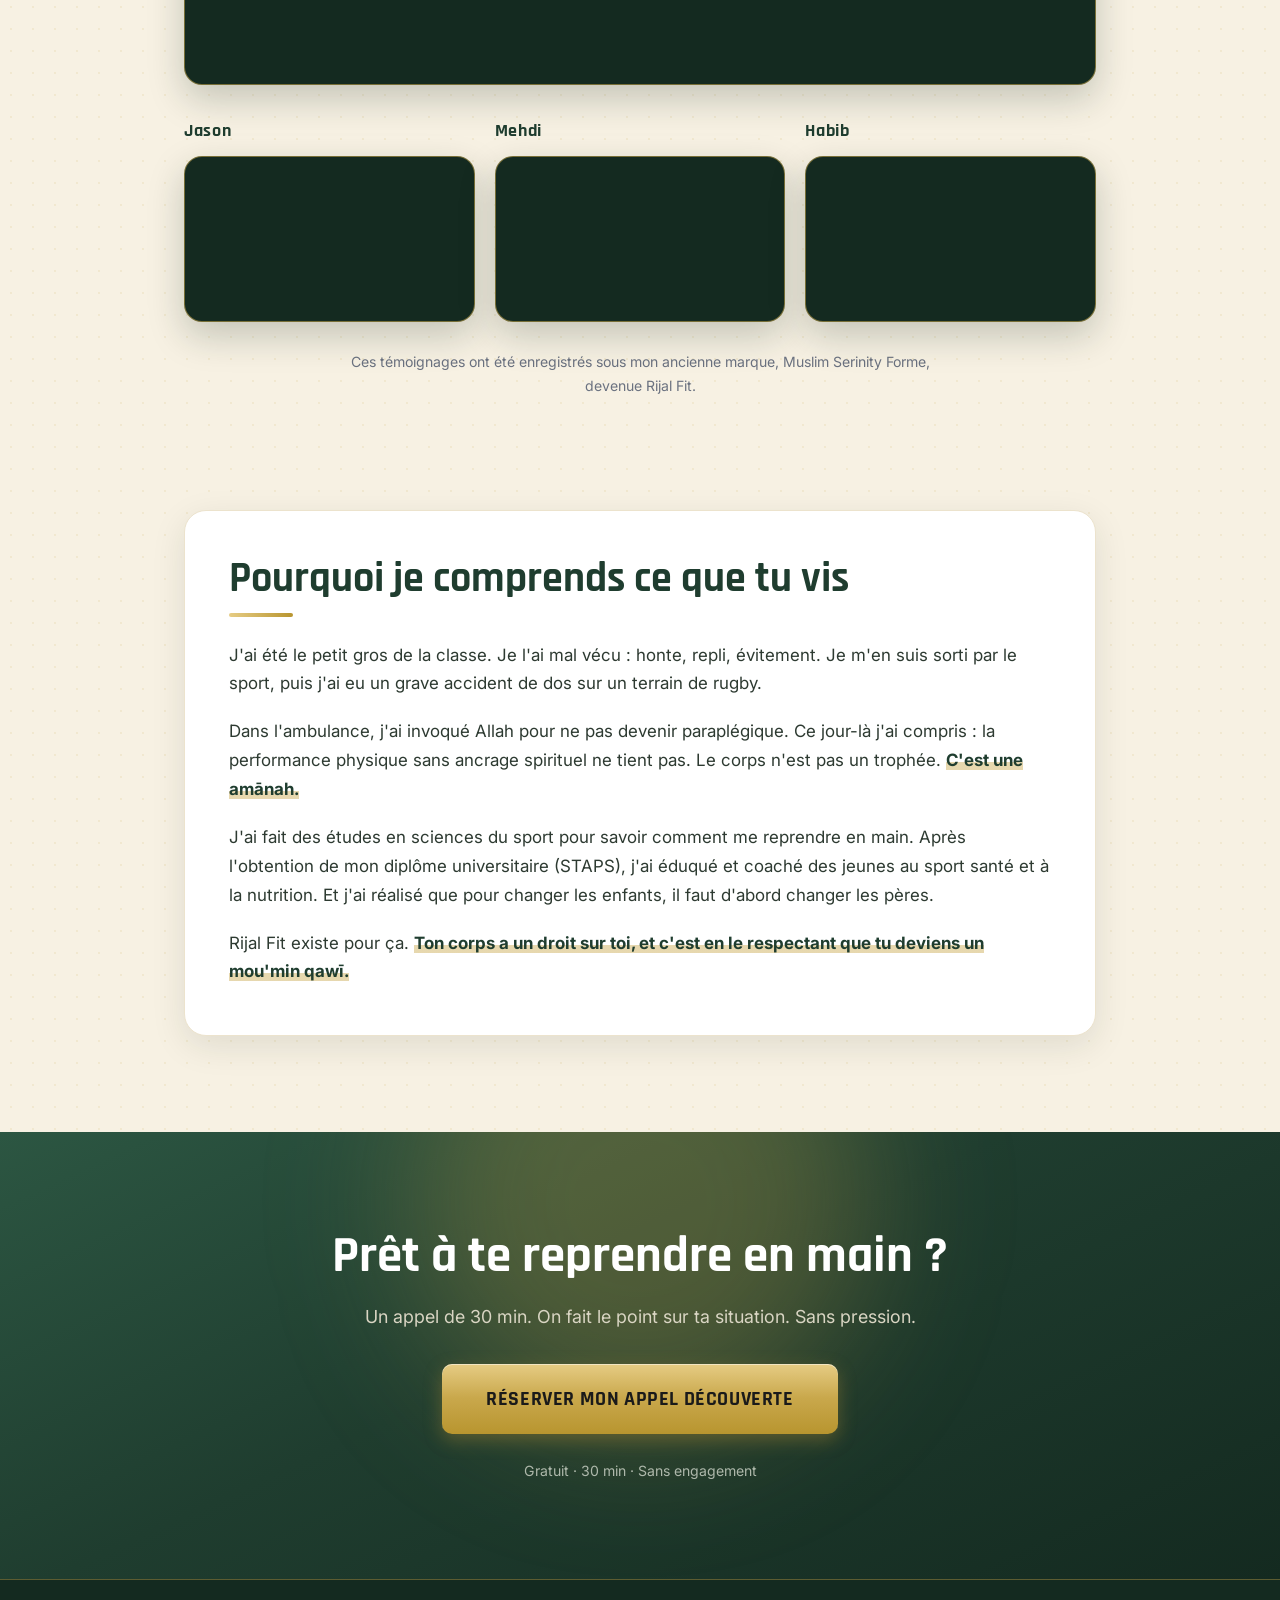
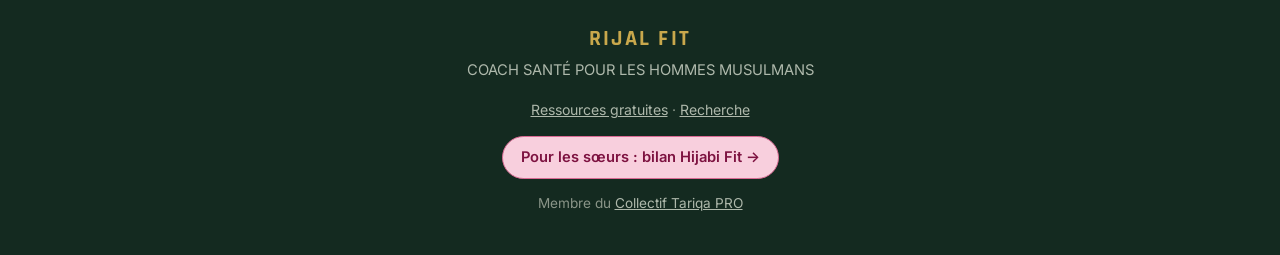
==== commit d25232b7: "16 témoignages avec visages et liens, menu mobile + recherche, corrections de textes, hadith complet" ====
--- a/index.html
+++ b/index.html
@@ -3,13 +3,13 @@
 <head>
   <meta charset="UTF-8" />
   <meta name="viewport" content="width=device-width, initial-scale=1.0" />
-  <title>Rijal Fit — Coach santé pour les hommes musulmans</title>
-  <meta name="description" content="Tu faisais du sport avant ? Retrouve ta forme et ta régularité dans l'adoration — avec un accompagnement qui s'adapte à ta vraie vie." />
+  <title>Rijal Fit, coach santé pour les hommes musulmans</title>
+  <meta name="description" content="Tu faisais du sport avant ? Retrouve ta forme et ta régularité dans l'adoration, avec un accompagnement qui s'adapte à ta vie ET pas l'inverse." />
   <meta name="theme-color" content="#142a20" />
 
   <!-- Open Graph -->
-  <meta property="og:title" content="Rijal Fit — Coach santé pour les hommes musulmans" />
-  <meta property="og:description" content="Tu faisais du sport avant ? Retrouve ta forme et ta régularité dans l'adoration — avec un accompagnement qui s'adapte à ta vraie vie." />
+  <meta property="og:title" content="Rijal Fit, coach santé pour les hommes musulmans" />
+  <meta property="og:description" content="Tu faisais du sport avant ? Retrouve ta forme et ta régularité dans l'adoration, avec un accompagnement qui s'adapte à ta vie ET pas l'inverse." />
   <meta property="og:image" content="https://landing-3-sepia.vercel.app/images/matt.jpg" />
   <meta property="og:url" content="https://landing-3-sepia.vercel.app/" />
   <meta property="og:type" content="website" />
@@ -28,8 +28,10 @@
 
   <nav class="nav" aria-label="Menu principal">
     <a href="#top" class="nav__brand">Rijal Fit</a>
+    <span class="nav__break" aria-hidden="true"></span>
     <div class="nav__links">
       <a href="ressources.html" class="nav__link">Ressources gratuites</a>
+      <a href="ressources.html#recherche" class="nav__link">Recherche</a>
       <a href="https://ton-bilan-sante.vercel.app/" class="btn btn--primary btn--small">Faire mon bilan offert</a>
     </div>
   </nav>
@@ -45,7 +47,7 @@
         <p class="hero__label reveal">Coach santé pour les hommes musulmans</p>
         <h1 class="hero__title" data-split>Tu faisais du sport avant&nbsp;?<br>Il est temps de te reprendre en main.</h1>
         <p class="hero__sub reveal" style="--d:.5s">
-          Pour les hommes musulmans qui veulent retrouver leur forme et leur régularité dans l'adoration — avec un accompagnement qui s'adapte à <em>ta</em> vraie vie, pas l'inverse.
+          Pour les hommes musulmans qui veulent retrouver leur forme et leur régularité dans l'adoration, avec un accompagnement qui s'adapte à <em>ta</em> vie ET pas l'inverse.
         </p>
         <div class="reveal" style="--d:.65s">
           <div class="hero__actions">
@@ -53,12 +55,12 @@
             <a href="https://calendly.com/muslimserinityforme/programme-ton-bilan-intermediaire" class="btn btn--ghost" target="_blank" rel="noopener">Réserver mon appel découverte</a>
           </div>
           <p class="hero__reassurance">Bilan en 2 minutes · Gratuit · Sans engagement</p>
-          <p class="hero__sisters"><a href="https://hijabi-fit.vercel.app/">Pour les sœurs : bilan Hijabi Fit</a></p>
+          <a class="hero__sisters" href="https://hijabi-fit.vercel.app/">Pour les sœurs : bilan Hijabi Fit <span aria-hidden="true">→</span></a>
         </div>
       </div>
       <div class="hero__image reveal reveal--zoom" style="--d:.3s" data-parallax="0.06">
         <div class="hero__ring" aria-hidden="true"></div>
-        <img src="images/matt.jpg" alt="Matthieu — Coach Rijal Fit" />
+        <img src="images/matt.jpg" alt="Matthieu, coach Rijal Fit" />
         <span class="chip chip--1" aria-hidden="true">Corps</span>
         <span class="chip chip--2" aria-hidden="true">Foi</span>
         <span class="chip chip--3" aria-hidden="true">Discipline</span>
@@ -94,7 +96,7 @@
         <ul class="problem__list">
           <li class="reveal" style="--d:.05s">
             <span class="check">→</span>
-            T'étais sportif avant — et la vie de famille et le travail ont tout effacé progressivement.
+            Avant, tu faisais du sport, puis la vie de famille et le travail ont tout effacé progressivement.
           </li>
           <li class="reveal" style="--d:.15s">
             <span class="check">→</span>
@@ -102,11 +104,11 @@
           </li>
           <li class="reveal" style="--d:.25s">
             <span class="check">→</span>
-            Tes horaires de chantier ou tes journées chargées t'empêchent de tenir tes prières — et ça te pèse.
+            Tes horaires tardives et tes journées chargées t'empêchent de tenir tes prières, et ça te pèse.
           </li>
           <li class="reveal" style="--d:.35s">
             <span class="check">→</span>
-            Tu sais que tu dois te reprendre en main. Tu veux juste quelqu'un qui reste présent et qui comprend que ta vie n'est pas celle d'un salarié de bureau.
+            Tu sais que tu dois te reprendre en main. Tu veux juste quelqu'un qui te comprend et te montre le chemin pour équilibrer ta santé, ta vie de famille, ton travail et ta religion, sans prise de tête.
           </li>
         </ul>
       </div>
@@ -118,7 +120,7 @@
     <section class="hadith">
       <div class="container hadith__inner">
         <p class="hadith__text reveal">« Ton corps a un droit sur toi. »</p>
-        <p class="hadith__source reveal" style="--d:.25s">— Le Prophète Muhammad ﷺ</p>
+        <p class="hadith__source reveal" style="--d:.25s">Parole du Prophète ﷺ, rapportée par ʿAbdullāh ibn ʿAmr ibn al-ʿÂs (qu'Allah l'agrée)<br>Sahih al-Bukhârî n° 1975 · Sahih Muslim n° 1159</p>
       </div>
     </section>
 
@@ -127,10 +129,10 @@
     ════════════════════════════════════════════ -->
     <section class="solution">
       <div class="container">
-        <h2 class="section__title reveal">Reprends le contrôle de ta santé<br>en remettant Allah au centre.</h2>
+        <h2 class="section__title title-2l reveal"><span>Reprends le contrôle de ta santé</span> <span>en remettant Allah au centre.</span></h2>
         <p class="solution__intro reveal" style="--d:.1s">
           Rijal Fit, c'est un accompagnement qui commence par ton <strong>pourquoi</strong> avant ton programme.
-          Pas de recette générique. On trouve la vraie racine de ton blocage — et on relie chaque effort à ton identité d'homme musulman.
+          Pas de recette générique. On trouve la vraie racine de ton blocage, et on relie chaque effort à ton identité d'homme musulman.
         </p>
         <div class="solution__cards">
           <div class="card reveal" style="--d:.05s" data-tilt>
@@ -141,12 +143,12 @@
           <div class="card reveal" style="--d:.2s" data-tilt>
             <div class="card__icon">٢</div>
             <h3>Le Programme Ancré</h3>
-            <p>Chaque séance, chaque repas, chaque choix — relié à ce qui compte vraiment pour toi. L'effort devient une expression de qui tu es.</p>
+            <p>Chaque séance, chaque repas, chaque choix est relié à ce qui compte vraiment pour toi. L'effort devient une expression de qui tu es.</p>
           </div>
           <div class="card reveal" style="--d:.35s" data-tilt>
             <div class="card__icon">٣</div>
             <h3>L'Autonomie</h3>
-            <p>À la fin, tu comprends ton mécanisme. Si tu redécroches un jour, tu sais comment te reprendre — seul.</p>
+            <p>À la fin, tu comprends ton mécanisme. Si tu redécroches un jour, tu sais comment te reprendre, seul.</p>
           </div>
         </div>
       </div>
@@ -174,7 +176,7 @@
               <li>Commence par ton <strong>pourquoi</strong></li>
               <li>Trouve la racine de ton blocage</li>
               <li>Relie chaque effort à ta foi</li>
-              <li>Te reprendre en main, corps et foi ensemble, et tenir dans la durée</li>
+              <li>Te remet en mouvement : corps et foi ensemble pour tenir sur la durée</li>
             </ul>
           </div>
         </div>
@@ -196,26 +198,34 @@
           <a class="wall__card" href="https://www.youtube.com/watch?v=oa_1o4IbjiM" target="_blank" rel="noopener"><span class="avatar"><b>D</b><img src="images/clients/daniel.jpg" alt="Portrait de Daniel" loading="lazy" onerror="this.remove()" /></span><span class="wall__name">Daniel</span><span class="wall__role">Témoignage vidéo</span><span class="wall__play">▶ Voir son témoignage</span></a>
           <a class="wall__card" href="https://youtu.be/Q_Sfm_ho79w" target="_blank" rel="noopener"><span class="avatar"><b>N</b><img src="images/clients/nuno.jpg" alt="Portrait de Nuno" loading="lazy" onerror="this.remove()" /></span><span class="wall__name">Nuno</span><span class="wall__role">Témoignage vidéo</span><span class="wall__play">▶ Voir son témoignage</span></a>
           <a class="wall__card" href="https://www.youtube.com/watch?v=Q5JBmGFaeX0" target="_blank" rel="noopener"><span class="avatar"><b>C</b><img src="images/clients/cedric.jpg" alt="Portrait de Cédric" loading="lazy" onerror="this.remove()" /></span><span class="wall__name">Cédric</span><span class="wall__role">Témoignage vidéo</span><span class="wall__play">▶ Voir son témoignage</span></a>
+          <a class="wall__card" href="https://youtu.be/TFGhXwos48k" target="_blank" rel="noopener"><span class="avatar"><b>Y</b><img src="images/clients/yanis.jpg" alt="Portrait de Yanis" loading="lazy" onerror="this.remove()" /></span><span class="wall__name">Yanis</span><span class="wall__role">Témoignage vidéo</span><span class="wall__play">▶ Voir son témoignage</span></a>
+          <a class="wall__card" href="https://youtu.be/Q8ToZyn1YDE" target="_blank" rel="noopener"><span class="avatar"><b>N</b><img src="images/clients/nader.jpg" alt="Portrait de Nader" loading="lazy" onerror="this.remove()" /></span><span class="wall__name">Nader</span><span class="wall__role">Témoignage vidéo</span><span class="wall__play">▶ Voir son témoignage</span></a>
+          <a class="wall__card" href="https://youtu.be/9whXqwybC8k" target="_blank" rel="noopener"><span class="avatar"><b>M</b><img src="images/clients/michael.jpg" alt="Portrait de Michaël" loading="lazy" onerror="this.remove()" /></span><span class="wall__name">Michaël</span><span class="wall__role">Témoignage vidéo</span><span class="wall__play">▶ Voir son témoignage</span></a>
+          <a class="wall__card" href="https://youtu.be/ymdG14Z4YHI" target="_blank" rel="noopener"><span class="avatar"><b>M</b><img src="images/clients/morgan.jpg" alt="Portrait de Morgan" loading="lazy" onerror="this.remove()" /></span><span class="wall__name">Morgan</span><span class="wall__role">Témoignage vidéo</span><span class="wall__play">▶ Voir son témoignage</span></a>
+          <a class="wall__card" href="https://youtu.be/wdQcvH5bJKk" target="_blank" rel="noopener"><span class="avatar"><b>J</b><img src="images/clients/jason.jpg" alt="Portrait de Jason" loading="lazy" onerror="this.remove()" /></span><span class="wall__name">Jason</span><span class="wall__role">Témoignage vidéo</span><span class="wall__play">▶ Voir son témoignage</span></a>
+          <a class="wall__card" href="https://youtu.be/rPgYhusrox0" target="_blank" rel="noopener"><span class="avatar"><b>Y</b><img src="images/clients/yohann.jpg" alt="Portrait de Yohann" loading="lazy" onerror="this.remove()" /></span><span class="wall__name">Yohann</span><span class="wall__role">Témoignage vidéo</span><span class="wall__play">▶ Voir son témoignage</span></a>
+          <a class="wall__card" href="https://youtu.be/SsxVesTsoGU" target="_blank" rel="noopener"><span class="avatar"><b>B</b><img src="images/clients/bastien.jpg" alt="Portrait de Bastien" loading="lazy" onerror="this.remove()" /></span><span class="wall__name">Bastien</span><span class="wall__role">Témoignage vidéo</span><span class="wall__play">▶ Voir son témoignage</span></a>
+          <a class="wall__card" href="https://youtu.be/BND2FQ-pYHc" target="_blank" rel="noopener"><span class="avatar"><b>L</b><img src="images/clients/loic.jpg" alt="Portrait de Loïc" loading="lazy" onerror="this.remove()" /></span><span class="wall__name">Loïc</span><span class="wall__role">Témoignage vidéo</span><span class="wall__play">▶ Voir son témoignage</span></a>
+          <a class="wall__card" href="https://youtu.be/rauPOeyhcys" target="_blank" rel="noopener"><span class="avatar"><b>A</b><img src="images/clients/adem.jpg" alt="Portrait de Adem" loading="lazy" onerror="this.remove()" /></span><span class="wall__name">Adem</span><span class="wall__role">Témoignage vidéo</span><span class="wall__play">▶ Voir son témoignage</span></a>
+          <a class="wall__card" href="https://youtu.be/9sUevJ198v8" target="_blank" rel="noopener"><span class="avatar"><b>Y</b><img src="images/clients/yoan.jpg" alt="Portrait de Yoan" loading="lazy" onerror="this.remove()" /></span><span class="wall__name">Yoan</span><span class="wall__role">Témoignage vidéo</span><span class="wall__play">▶ Voir son témoignage</span></a>
+          <a class="wall__card" href="https://youtu.be/xdsmLnD5xeQ" target="_blank" rel="noopener"><span class="avatar"><b>W</b><img src="images/clients/warou.jpg" alt="Portrait de Warou" loading="lazy" onerror="this.remove()" /></span><span class="wall__name">Warou</span><span class="wall__role">Témoignage vidéo</span><span class="wall__play">▶ Voir son témoignage</span></a>
+          <a class="wall__card" href="https://youtube.com/shorts/UjzEaTtL3wQ" target="_blank" rel="noopener"><span class="avatar"><b>G</b><img src="images/clients/ghislain.jpg" alt="Portrait de Ghislain" loading="lazy" onerror="this.remove()" /></span><span class="wall__name">Ghislain</span><span class="wall__role">Témoignage vidéo</span><span class="wall__play">▶ Voir son témoignage</span></a>
           <a class="wall__card" href="https://www.youtube.com/watch?v=ntMQHpQQ5iM" target="_blank" rel="noopener"><span class="avatar"><b>D</b><img src="images/clients/donavan.jpg" alt="Portrait de Donavan" loading="lazy" onerror="this.remove()" /></span><span class="wall__name">Donavan</span><span class="wall__role">Témoignage vidéo</span><span class="wall__play">▶ Voir son témoignage</span></a>
           <a class="wall__card" href="https://www.youtube.com/watch?v=oa_1o4IbjiM" target="_blank" rel="noopener"><span class="avatar"><b>D</b><img src="images/clients/daniel.jpg" alt="Portrait de Daniel" loading="lazy" onerror="this.remove()" /></span><span class="wall__name">Daniel</span><span class="wall__role">Témoignage vidéo</span><span class="wall__play">▶ Voir son témoignage</span></a>
           <a class="wall__card" href="https://youtu.be/Q_Sfm_ho79w" target="_blank" rel="noopener"><span class="avatar"><b>N</b><img src="images/clients/nuno.jpg" alt="Portrait de Nuno" loading="lazy" onerror="this.remove()" /></span><span class="wall__name">Nuno</span><span class="wall__role">Témoignage vidéo</span><span class="wall__play">▶ Voir son témoignage</span></a>
           <a class="wall__card" href="https://www.youtube.com/watch?v=Q5JBmGFaeX0" target="_blank" rel="noopener"><span class="avatar"><b>C</b><img src="images/clients/cedric.jpg" alt="Portrait de Cédric" loading="lazy" onerror="this.remove()" /></span><span class="wall__name">Cédric</span><span class="wall__role">Témoignage vidéo</span><span class="wall__play">▶ Voir son témoignage</span></a>
-          <a class="wall__card" href="https://www.youtube.com/watch?v=ntMQHpQQ5iM" target="_blank" rel="noopener"><span class="avatar"><b>D</b><img src="images/clients/donavan.jpg" alt="Portrait de Donavan" loading="lazy" onerror="this.remove()" /></span><span class="wall__name">Donavan</span><span class="wall__role">Témoignage vidéo</span><span class="wall__play">▶ Voir son témoignage</span></a>
-          <a class="wall__card" href="https://www.youtube.com/watch?v=oa_1o4IbjiM" target="_blank" rel="noopener"><span class="avatar"><b>D</b><img src="images/clients/daniel.jpg" alt="Portrait de Daniel" loading="lazy" onerror="this.remove()" /></span><span class="wall__name">Daniel</span><span class="wall__role">Témoignage vidéo</span><span class="wall__play">▶ Voir son témoignage</span></a>
-          <a class="wall__card" href="https://youtu.be/Q_Sfm_ho79w" target="_blank" rel="noopener"><span class="avatar"><b>N</b><img src="images/clients/nuno.jpg" alt="Portrait de Nuno" loading="lazy" onerror="this.remove()" /></span><span class="wall__name">Nuno</span><span class="wall__role">Témoignage vidéo</span><span class="wall__play">▶ Voir son témoignage</span></a>
-          <a class="wall__card" href="https://www.youtube.com/watch?v=Q5JBmGFaeX0" target="_blank" rel="noopener"><span class="avatar"><b>C</b><img src="images/clients/cedric.jpg" alt="Portrait de Cédric" loading="lazy" onerror="this.remove()" /></span><span class="wall__name">Cédric</span><span class="wall__role">Témoignage vidéo</span><span class="wall__play">▶ Voir son témoignage</span></a>
-          <a class="wall__card" href="https://www.youtube.com/watch?v=ntMQHpQQ5iM" target="_blank" rel="noopener"><span class="avatar"><b>D</b><img src="images/clients/donavan.jpg" alt="Portrait de Donavan" loading="lazy" onerror="this.remove()" /></span><span class="wall__name">Donavan</span><span class="wall__role">Témoignage vidéo</span><span class="wall__play">▶ Voir son témoignage</span></a>
-          <a class="wall__card" href="https://www.youtube.com/watch?v=oa_1o4IbjiM" target="_blank" rel="noopener"><span class="avatar"><b>D</b><img src="images/clients/daniel.jpg" alt="Portrait de Daniel" loading="lazy" onerror="this.remove()" /></span><span class="wall__name">Daniel</span><span class="wall__role">Témoignage vidéo</span><span class="wall__play">▶ Voir son témoignage</span></a>
-          <a class="wall__card" href="https://youtu.be/Q_Sfm_ho79w" target="_blank" rel="noopener"><span class="avatar"><b>N</b><img src="images/clients/nuno.jpg" alt="Portrait de Nuno" loading="lazy" onerror="this.remove()" /></span><span class="wall__name">Nuno</span><span class="wall__role">Témoignage vidéo</span><span class="wall__play">▶ Voir son témoignage</span></a>
-          <a class="wall__card" href="https://www.youtube.com/watch?v=Q5JBmGFaeX0" target="_blank" rel="noopener"><span class="avatar"><b>C</b><img src="images/clients/cedric.jpg" alt="Portrait de Cédric" loading="lazy" onerror="this.remove()" /></span><span class="wall__name">Cédric</span><span class="wall__role">Témoignage vidéo</span><span class="wall__play">▶ Voir son témoignage</span></a>
-          <a class="wall__card" href="https://www.youtube.com/watch?v=ntMQHpQQ5iM" target="_blank" rel="noopener"><span class="avatar"><b>D</b><img src="images/clients/donavan.jpg" alt="Portrait de Donavan" loading="lazy" onerror="this.remove()" /></span><span class="wall__name">Donavan</span><span class="wall__role">Témoignage vidéo</span><span class="wall__play">▶ Voir son témoignage</span></a>
-          <a class="wall__card" href="https://www.youtube.com/watch?v=oa_1o4IbjiM" target="_blank" rel="noopener"><span class="avatar"><b>D</b><img src="images/clients/daniel.jpg" alt="Portrait de Daniel" loading="lazy" onerror="this.remove()" /></span><span class="wall__name">Daniel</span><span class="wall__role">Témoignage vidéo</span><span class="wall__play">▶ Voir son témoignage</span></a>
-          <a class="wall__card" href="https://youtu.be/Q_Sfm_ho79w" target="_blank" rel="noopener"><span class="avatar"><b>N</b><img src="images/clients/nuno.jpg" alt="Portrait de Nuno" loading="lazy" onerror="this.remove()" /></span><span class="wall__name">Nuno</span><span class="wall__role">Témoignage vidéo</span><span class="wall__play">▶ Voir son témoignage</span></a>
-          <a class="wall__card" href="https://www.youtube.com/watch?v=Q5JBmGFaeX0" target="_blank" rel="noopener"><span class="avatar"><b>C</b><img src="images/clients/cedric.jpg" alt="Portrait de Cédric" loading="lazy" onerror="this.remove()" /></span><span class="wall__name">Cédric</span><span class="wall__role">Témoignage vidéo</span><span class="wall__play">▶ Voir son témoignage</span></a>
-          <a class="wall__card" href="https://www.youtube.com/watch?v=ntMQHpQQ5iM" target="_blank" rel="noopener"><span class="avatar"><b>D</b><img src="images/clients/donavan.jpg" alt="Portrait de Donavan" loading="lazy" onerror="this.remove()" /></span><span class="wall__name">Donavan</span><span class="wall__role">Témoignage vidéo</span><span class="wall__play">▶ Voir son témoignage</span></a>
-          <a class="wall__card" href="https://www.youtube.com/watch?v=oa_1o4IbjiM" target="_blank" rel="noopener"><span class="avatar"><b>D</b><img src="images/clients/daniel.jpg" alt="Portrait de Daniel" loading="lazy" onerror="this.remove()" /></span><span class="wall__name">Daniel</span><span class="wall__role">Témoignage vidéo</span><span class="wall__play">▶ Voir son témoignage</span></a>
-          <a class="wall__card" href="https://youtu.be/Q_Sfm_ho79w" target="_blank" rel="noopener"><span class="avatar"><b>N</b><img src="images/clients/nuno.jpg" alt="Portrait de Nuno" loading="lazy" onerror="this.remove()" /></span><span class="wall__name">Nuno</span><span class="wall__role">Témoignage vidéo</span><span class="wall__play">▶ Voir son témoignage</span></a>
-          <a class="wall__card" href="https://www.youtube.com/watch?v=Q5JBmGFaeX0" target="_blank" rel="noopener"><span class="avatar"><b>C</b><img src="images/clients/cedric.jpg" alt="Portrait de Cédric" loading="lazy" onerror="this.remove()" /></span><span class="wall__name">Cédric</span><span class="wall__role">Témoignage vidéo</span><span class="wall__play">▶ Voir son témoignage</span></a>
+          <a class="wall__card" href="https://youtu.be/TFGhXwos48k" target="_blank" rel="noopener"><span class="avatar"><b>Y</b><img src="images/clients/yanis.jpg" alt="Portrait de Yanis" loading="lazy" onerror="this.remove()" /></span><span class="wall__name">Yanis</span><span class="wall__role">Témoignage vidéo</span><span class="wall__play">▶ Voir son témoignage</span></a>
+          <a class="wall__card" href="https://youtu.be/Q8ToZyn1YDE" target="_blank" rel="noopener"><span class="avatar"><b>N</b><img src="images/clients/nader.jpg" alt="Portrait de Nader" loading="lazy" onerror="this.remove()" /></span><span class="wall__name">Nader</span><span class="wall__role">Témoignage vidéo</span><span class="wall__play">▶ Voir son témoignage</span></a>
+          <a class="wall__card" href="https://youtu.be/9whXqwybC8k" target="_blank" rel="noopener"><span class="avatar"><b>M</b><img src="images/clients/michael.jpg" alt="Portrait de Michaël" loading="lazy" onerror="this.remove()" /></span><span class="wall__name">Michaël</span><span class="wall__role">Témoignage vidéo</span><span class="wall__play">▶ Voir son témoignage</span></a>
+          <a class="wall__card" href="https://youtu.be/ymdG14Z4YHI" target="_blank" rel="noopener"><span class="avatar"><b>M</b><img src="images/clients/morgan.jpg" alt="Portrait de Morgan" loading="lazy" onerror="this.remove()" /></span><span class="wall__name">Morgan</span><span class="wall__role">Témoignage vidéo</span><span class="wall__play">▶ Voir son témoignage</span></a>
+          <a class="wall__card" href="https://youtu.be/wdQcvH5bJKk" target="_blank" rel="noopener"><span class="avatar"><b>J</b><img src="images/clients/jason.jpg" alt="Portrait de Jason" loading="lazy" onerror="this.remove()" /></span><span class="wall__name">Jason</span><span class="wall__role">Témoignage vidéo</span><span class="wall__play">▶ Voir son témoignage</span></a>
+          <a class="wall__card" href="https://youtu.be/rPgYhusrox0" target="_blank" rel="noopener"><span class="avatar"><b>Y</b><img src="images/clients/yohann.jpg" alt="Portrait de Yohann" loading="lazy" onerror="this.remove()" /></span><span class="wall__name">Yohann</span><span class="wall__role">Témoignage vidéo</span><span class="wall__play">▶ Voir son témoignage</span></a>
+          <a class="wall__card" href="https://youtu.be/SsxVesTsoGU" target="_blank" rel="noopener"><span class="avatar"><b>B</b><img src="images/clients/bastien.jpg" alt="Portrait de Bastien" loading="lazy" onerror="this.remove()" /></span><span class="wall__name">Bastien</span><span class="wall__role">Témoignage vidéo</span><span class="wall__play">▶ Voir son témoignage</span></a>
+          <a class="wall__card" href="https://youtu.be/BND2FQ-pYHc" target="_blank" rel="noopener"><span class="avatar"><b>L</b><img src="images/clients/loic.jpg" alt="Portrait de Loïc" loading="lazy" onerror="this.remove()" /></span><span class="wall__name">Loïc</span><span class="wall__role">Témoignage vidéo</span><span class="wall__play">▶ Voir son témoignage</span></a>
+          <a class="wall__card" href="https://youtu.be/rauPOeyhcys" target="_blank" rel="noopener"><span class="avatar"><b>A</b><img src="images/clients/adem.jpg" alt="Portrait de Adem" loading="lazy" onerror="this.remove()" /></span><span class="wall__name">Adem</span><span class="wall__role">Témoignage vidéo</span><span class="wall__play">▶ Voir son témoignage</span></a>
+          <a class="wall__card" href="https://youtu.be/9sUevJ198v8" target="_blank" rel="noopener"><span class="avatar"><b>Y</b><img src="images/clients/yoan.jpg" alt="Portrait de Yoan" loading="lazy" onerror="this.remove()" /></span><span class="wall__name">Yoan</span><span class="wall__role">Témoignage vidéo</span><span class="wall__play">▶ Voir son témoignage</span></a>
+          <a class="wall__card" href="https://youtu.be/xdsmLnD5xeQ" target="_blank" rel="noopener"><span class="avatar"><b>W</b><img src="images/clients/warou.jpg" alt="Portrait de Warou" loading="lazy" onerror="this.remove()" /></span><span class="wall__name">Warou</span><span class="wall__role">Témoignage vidéo</span><span class="wall__play">▶ Voir son témoignage</span></a>
+          <a class="wall__card" href="https://youtube.com/shorts/UjzEaTtL3wQ" target="_blank" rel="noopener"><span class="avatar"><b>G</b><img src="images/clients/ghislain.jpg" alt="Portrait de Ghislain" loading="lazy" onerror="this.remove()" /></span><span class="wall__name">Ghislain</span><span class="wall__role">Témoignage vidéo</span><span class="wall__play">▶ Voir son témoignage</span></a>
         </div>
       </div>
 
@@ -234,13 +244,13 @@
 
       <div class="container">
 
-        <!-- Warou — vidéo 7 min -->
-        <div class="temoignage-video-principal reveal" id="temoignage-warou">
-          <p class="temoignage-video-principal__label">Warou · Témoignage complet — 7 min</p>
+        <!-- Vidéo principale : plusieurs témoignages -->
+        <div class="temoignage-video-principal reveal" id="temoignage-principal">
+          <p class="temoignage-video-principal__label">Quelques témoignages</p>
           <div class="video-wrapper">
             <iframe
-              src="https://www.youtube.com/embed/xdsmLnD5xeQ"
-              title="Témoignage Warou — Rijal Fit"
+              src="https://www.youtube.com/embed/0MweGeqwcPI"
+              title="Quelques témoignages, Rijal Fit"
               frameborder="0"
               loading="lazy"
               allow="accelerometer; autoplay; clipboard-write; encrypted-media; gyroscope; picture-in-picture"
@@ -256,7 +266,7 @@
             <div class="video-wrapper">
               <iframe
                 src="https://www.youtube.com/embed/lvRiai_-8hA"
-                title="Témoignage Jason — Rijal Fit"
+                title="Témoignage Jason, Rijal Fit"
                 frameborder="0"
                 loading="lazy"
                 allow="accelerometer; autoplay; clipboard-write; encrypted-media; gyroscope; picture-in-picture"
@@ -269,7 +279,7 @@
             <div class="video-wrapper">
               <iframe
                 src="https://www.youtube.com/embed/9PWAT8W5pZg"
-                title="Témoignage Mehdi — Rijal Fit"
+                title="Témoignage Mehdi, Rijal Fit"
                 frameborder="0"
                 loading="lazy"
                 allow="accelerometer; autoplay; clipboard-write; encrypted-media; gyroscope; picture-in-picture"
@@ -282,7 +292,7 @@
             <div class="video-wrapper">
               <iframe
                 src="https://www.youtube.com/embed/jFaJ1dnXxIE"
-                title="Témoignage Habib — Rijal Fit"
+                title="Témoignage Habib, Rijal Fit"
                 frameborder="0"
                 loading="lazy"
                 allow="accelerometer; autoplay; clipboard-write; encrypted-media; gyroscope; picture-in-picture"
@@ -292,6 +302,8 @@
           </div>
         </div>
 
+        <p class="temoignage-note reveal">Ces témoignages ont été enregistrés sous mon ancienne marque, Muslim Serinity Forme, devenue Rijal Fit.</p>
+
       </div>
     </section>
 
@@ -303,17 +315,17 @@
         <div class="about__text">
           <h2 class="section__title reveal">Pourquoi je comprends ce que tu vis</h2>
           <p class="reveal">
-            J'ai été le petit gros de la classe. Je l'ai mal vécu — honte, repli, évitement.
+            J'ai été le petit gros de la classe. Je l'ai mal vécu : honte, repli, évitement.
             Je m'en suis sorti par le sport, puis j'ai eu un grave accident de dos sur un terrain de rugby.
           </p>
           <p class="reveal">
-            Dans l'ambulance, j'ai crié vers Allah. Ce jour-là j'ai compris : la performance physique sans ancrage spirituel ne tient pas. Le corps n'est pas un trophée. <strong class="hl">C'est une amānah.</strong>
+            Dans l'ambulance, j'ai invoqué Allah pour ne pas devenir paraplégique. Ce jour-là j'ai compris : la performance physique sans ancrage spirituel ne tient pas. Le corps n'est pas un trophée. <strong class="hl">C'est une amānah.</strong>
           </p>
           <p class="reveal">
-            J'ai fait des études en sciences du sport. J'ai coaché des jeunes. Et j'ai réalisé : pour changer les enfants, il faut d'abord changer les pères.
+            J'ai fait des études en sciences du sport pour savoir comment me reprendre en main. Après l'obtention de mon diplôme universitaire (STAPS), j'ai éduqué et coaché des jeunes au sport santé et à la nutrition. Et j'ai réalisé que pour changer les enfants, il faut d'abord changer les pères.
           </p>
           <p class="reveal">
-            Rijal Fit existe pour ça. <strong class="hl">Fais de ton corps un empire et sois un muslim en forme.</strong>
+            Rijal Fit existe pour ça. <strong class="hl">Ton corps a un droit sur toi, et c'est en le respectant que tu deviens un mou'min qawī.</strong>
           </p>
         </div>
       </div>
@@ -346,8 +358,9 @@
   <footer class="footer">
     <div class="container">
       <p class="footer__brand">Rijal Fit</p>
-      <p class="footer__sub">Coach santé · Corps &amp; Foi</p>
-      <p class="footer__links"><a href="ressources.html">Ressources gratuites</a> · <a href="https://hijabi-fit.vercel.app/">Pour les sœurs : bilan Hijabi Fit</a></p>
+      <p class="footer__sub">COACH SANTÉ POUR LES HOMMES MUSULMANS</p>
+      <p class="footer__links"><a href="ressources.html">Ressources gratuites</a> · <a href="ressources.html#recherche">Recherche</a></p>
+      <p class="footer__sisters"><a href="https://hijabi-fit.vercel.app/">Pour les sœurs : bilan Hijabi Fit →</a></p>
       <p class="footer__ctp">Membre du <a href="https://entrepreneur-musulman.com" target="_blank" rel="noopener">Collectif Tariqa PRO</a></p>
     </div>
   </footer>
--- a/style.css
+++ b/style.css
@@ -463,7 +463,7 @@
 
 /* Mur de visages qui défile */
 .wall { overflow: hidden; margin: 8px 0 44px; padding: 14px 0; -webkit-mask-image: linear-gradient(90deg, transparent, #000 8%, #000 92%, transparent); mask-image: linear-gradient(90deg, transparent, #000 8%, #000 92%, transparent); }
-.wall__track { display: flex; gap: 18px; width: max-content; animation: scrollx 40s linear infinite; }
+.wall__track { display: flex; gap: 18px; width: max-content; animation: scrollx 60s linear infinite; }
 .wall:hover .wall__track { animation-play-state: paused; }
 .wall__card {
   width: 190px;
@@ -619,9 +619,36 @@
 }
 .btn--ghost:hover { background: rgba(201,168,76,.14); border-color: var(--or); transform: translateY(-3px); box-shadow: none; }
 .btn--ghost::after { display: none; }
-.hero__sisters { margin-top: .5rem; font-size: .85rem; }
-.hero__sisters a { color: #aeb8ab; text-decoration: underline; text-decoration-color: rgba(201,168,76,.5); text-underline-offset: 3px; }
-.hero__sisters a:hover { color: var(--or-light); }
+/* Lien vers le bilan Hijabi Fit : bien visible, couleur rose pour le distinguer du bilan hommes */
+.hero__sisters {
+  display: inline-flex; align-items: center; gap: 8px;
+  margin-top: 1.1rem; padding: 10px 20px;
+  font-family: 'Rajdhani', sans-serif; font-weight: 700; font-size: 1.05rem; letter-spacing: .03em;
+  color: #7d1240; text-decoration: none;
+  background: linear-gradient(180deg, #ffe9f0, #f8cfdd);
+  border: 1.5px solid #d96a93; border-radius: 999px;
+  box-shadow: 0 6px 18px rgba(0,0,0,.3);
+  transition: transform .2s var(--ease), box-shadow .2s;
+}
+.hero__sisters:hover { transform: translateY(-2px); box-shadow: 0 10px 24px rgba(0,0,0,.4); }
+.footer__sisters { margin-top: .9rem; }
+.footer__sisters a {
+  display: inline-block; padding: 8px 18px; border-radius: 999px;
+  color: #7d1240; background: #f8cfdd; border: 1.5px solid #d96a93;
+  font-weight: 600; text-decoration: none; font-size: .92rem;
+}
+.footer__sisters a:hover { background: #ffe9f0; }
+
+/* Titre sur deux lignes précises (téléphone compris) */
+.title-2l { font-size: clamp(1.05rem, 5.1vw, 2.6rem); }
+.title-2l span { display: block; white-space: nowrap; }
+.nav__break { display: none; }
+.temoignage-note { text-align: center; color: var(--gris); font-size: .88rem; margin: 28px auto 0; max-width: 620px; }
+.search { max-width: 620px; margin: 0 auto 32px; }
+.search label { display: block; font-family: 'Rajdhani', sans-serif; font-weight: 700; color: var(--forest); font-size: 1.15rem; margin-bottom: 8px; }
+.search input { width: 100%; padding: 14px 16px; font: inherit; border: 1.5px solid #dccfaa; border-radius: 12px; background: var(--blanc); }
+.search input:focus { outline: none; border-color: var(--or); box-shadow: 0 0 0 3px rgba(201,168,76,.25); }
+.search__empty { margin-top: 14px; color: var(--gris); text-align: center; }
 .footer__links { margin-top: .9rem; font-size: .88rem; color: #8a9588; }
 .footer__links a { color: #aeb8ab; }
 .footer__links a:hover { color: var(--or); }
@@ -711,8 +738,15 @@
   .transfo { grid-template-columns: repeat(2, 1fr); gap: 14px; }
   .transfo__item:nth-child(3n+2) { margin-top: 0; }
   .transfo__item:nth-child(even) { margin-top: 18px; }
-  .nav { padding: 8px 14px; }
-  .nav__link { display: none; }
+  /* Téléphone : ligne 1 = marque + bouton, ligne 2 = Ressources gratuites + Recherche */
+  .nav { padding: 8px 14px; flex-wrap: wrap; row-gap: 6px; }
+  .nav__brand { order: 1; flex: 1 1 auto; }
+  .nav__links { display: contents; }
+  .nav__links .btn--small { order: 2; font-size: .82rem; padding: 8px 14px; }
+  .nav__break { display: block; order: 3; flex-basis: 100%; height: 0; }
+  .nav__link { order: 4; flex: 1 1 0; text-align: center; padding: 4px 0; font-size: .92rem; border-top: 1px solid rgba(201,168,76,.25); }
+  .hero { padding-top: 132px; }
+  .hero--page { padding-top: 140px; }
   .hero__actions { justify-content: center; }
   .hero__inner { flex-direction: column-reverse; gap: 44px; text-align: center; }
   .hero__title { font-size: clamp(1.4rem, 6.2vw, 2.4rem); }
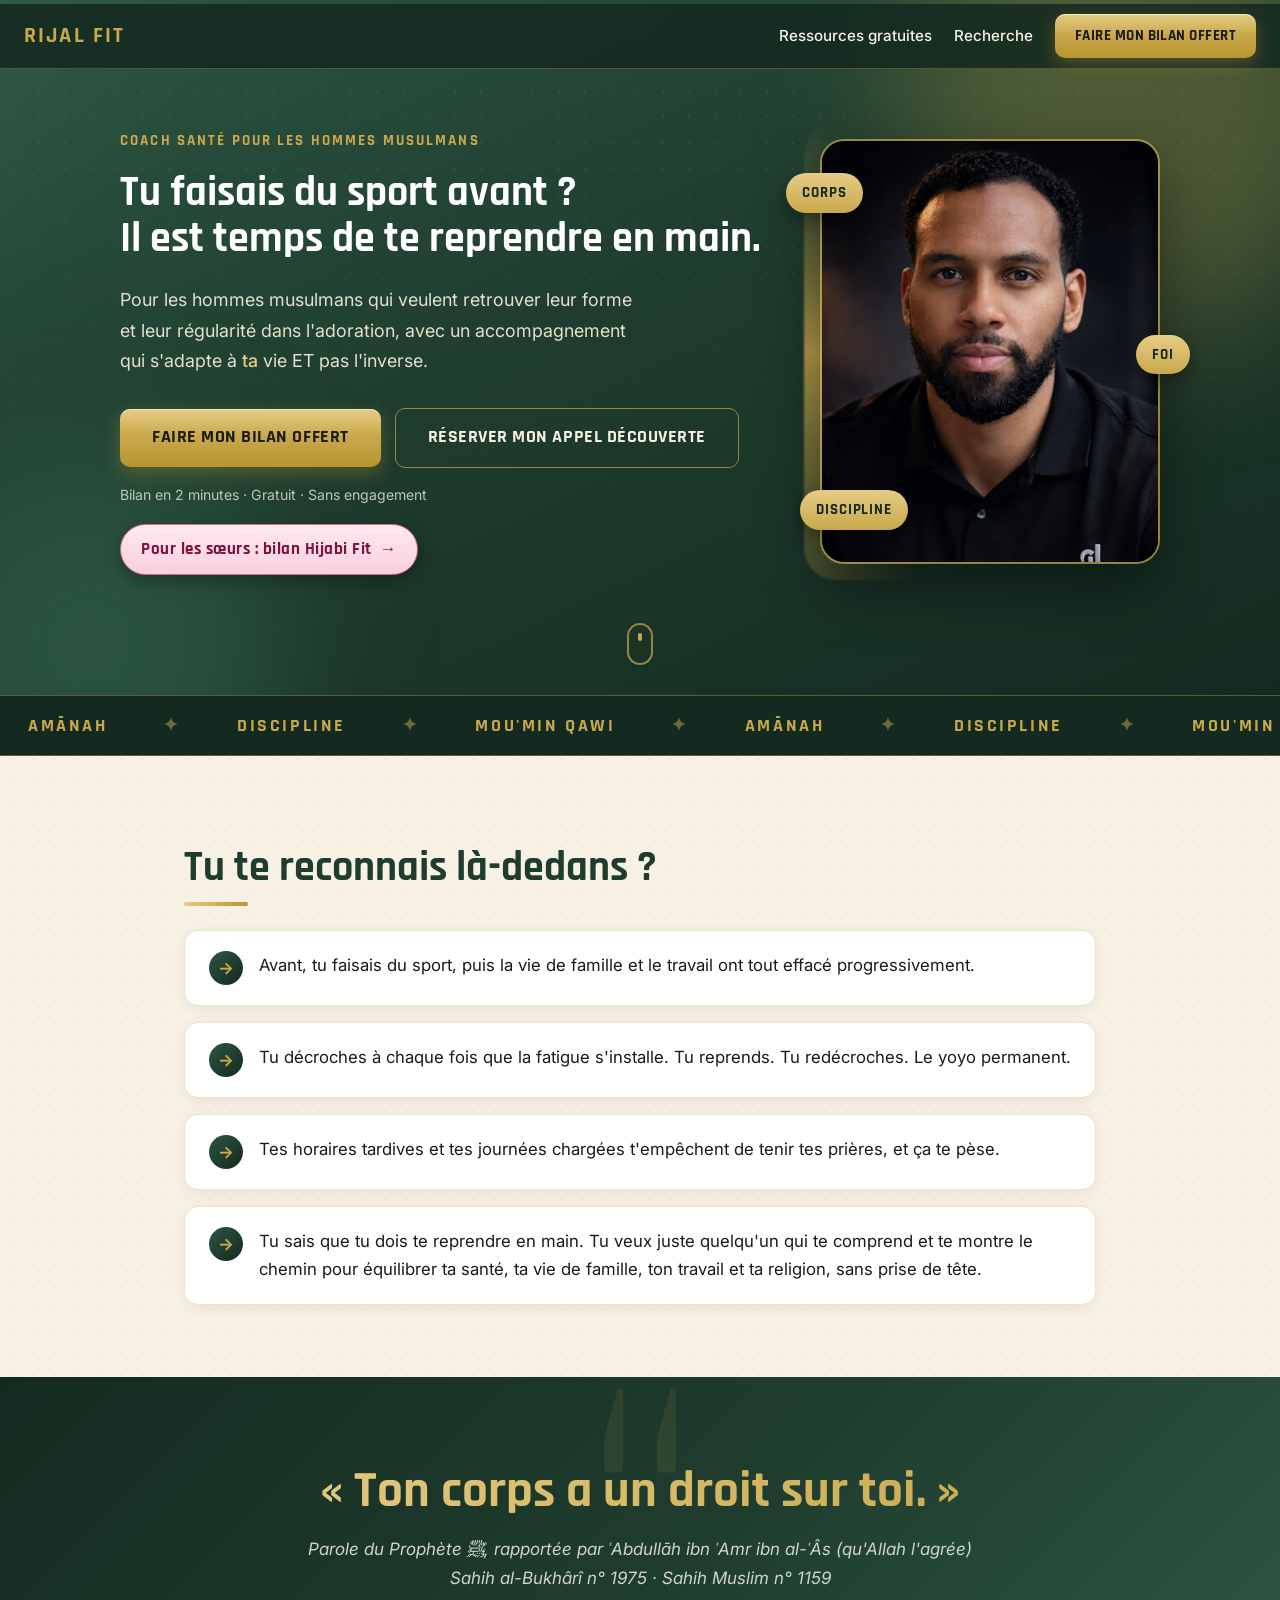
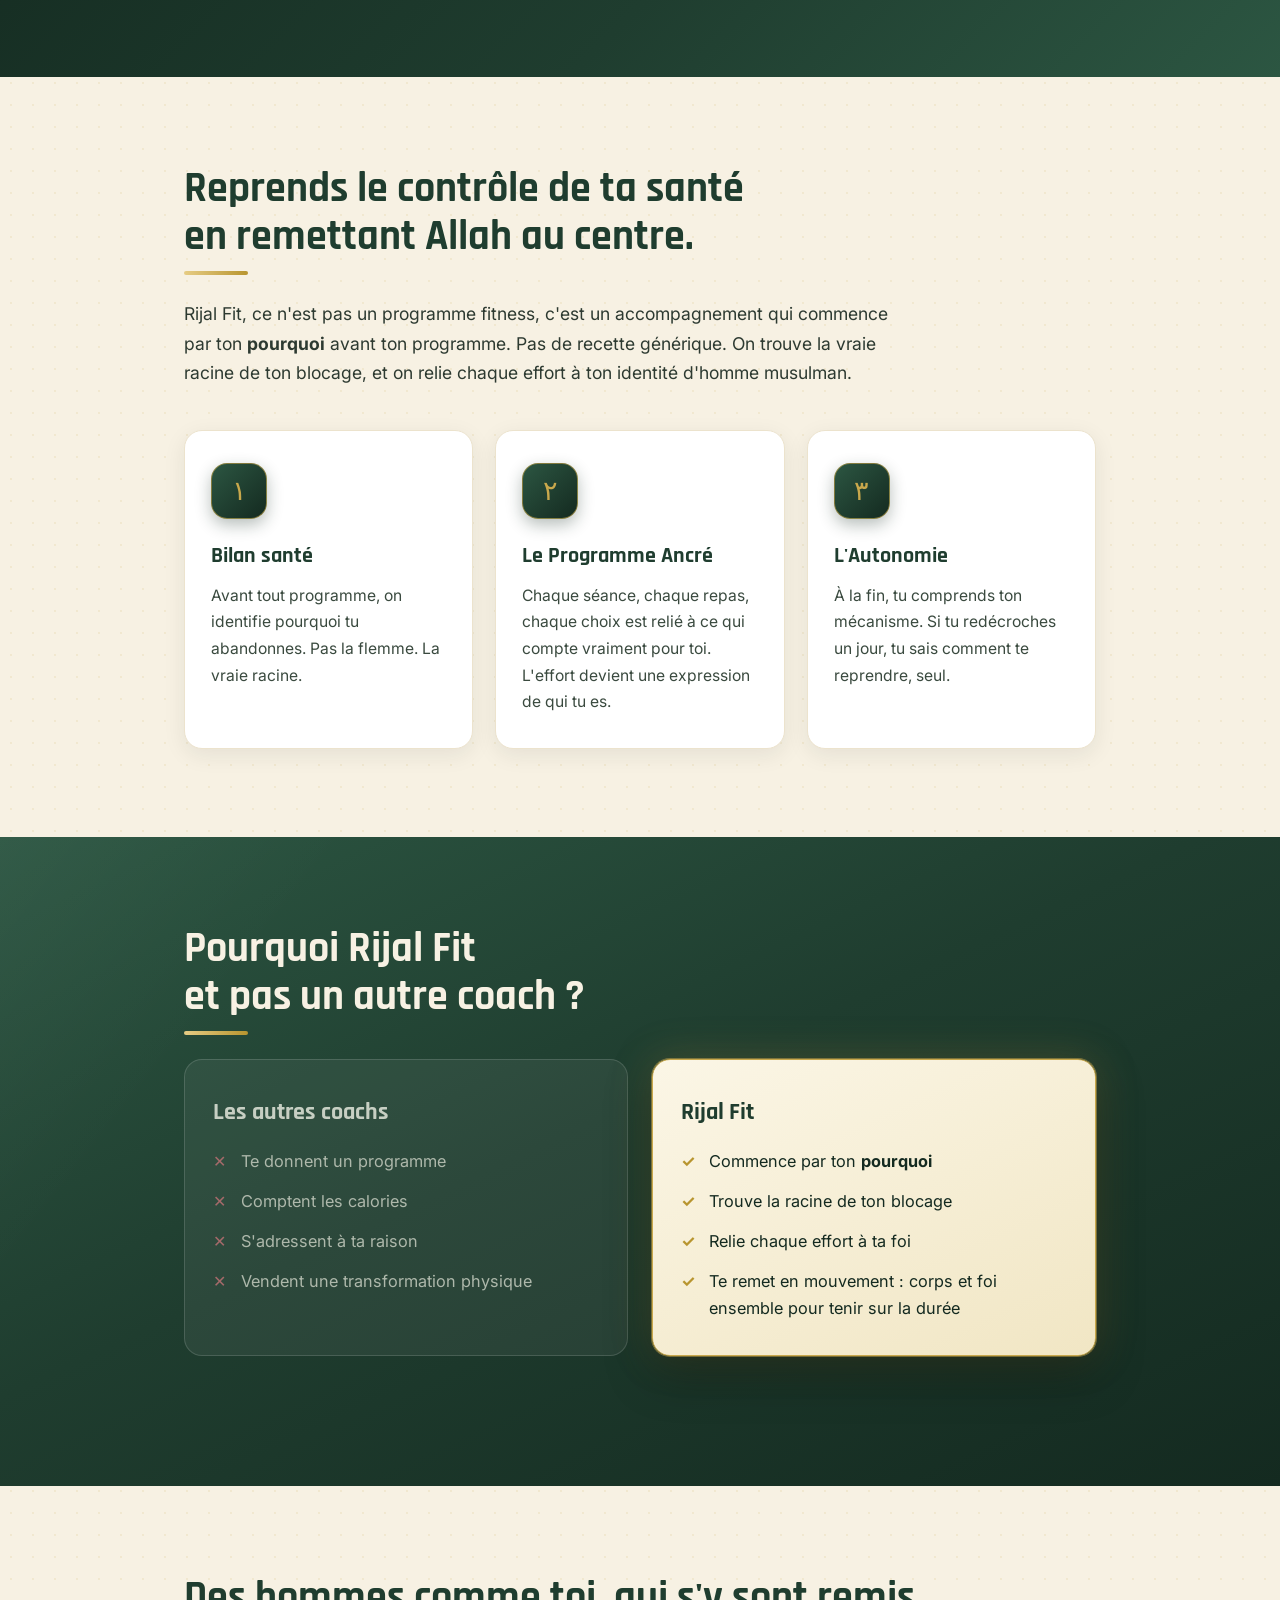
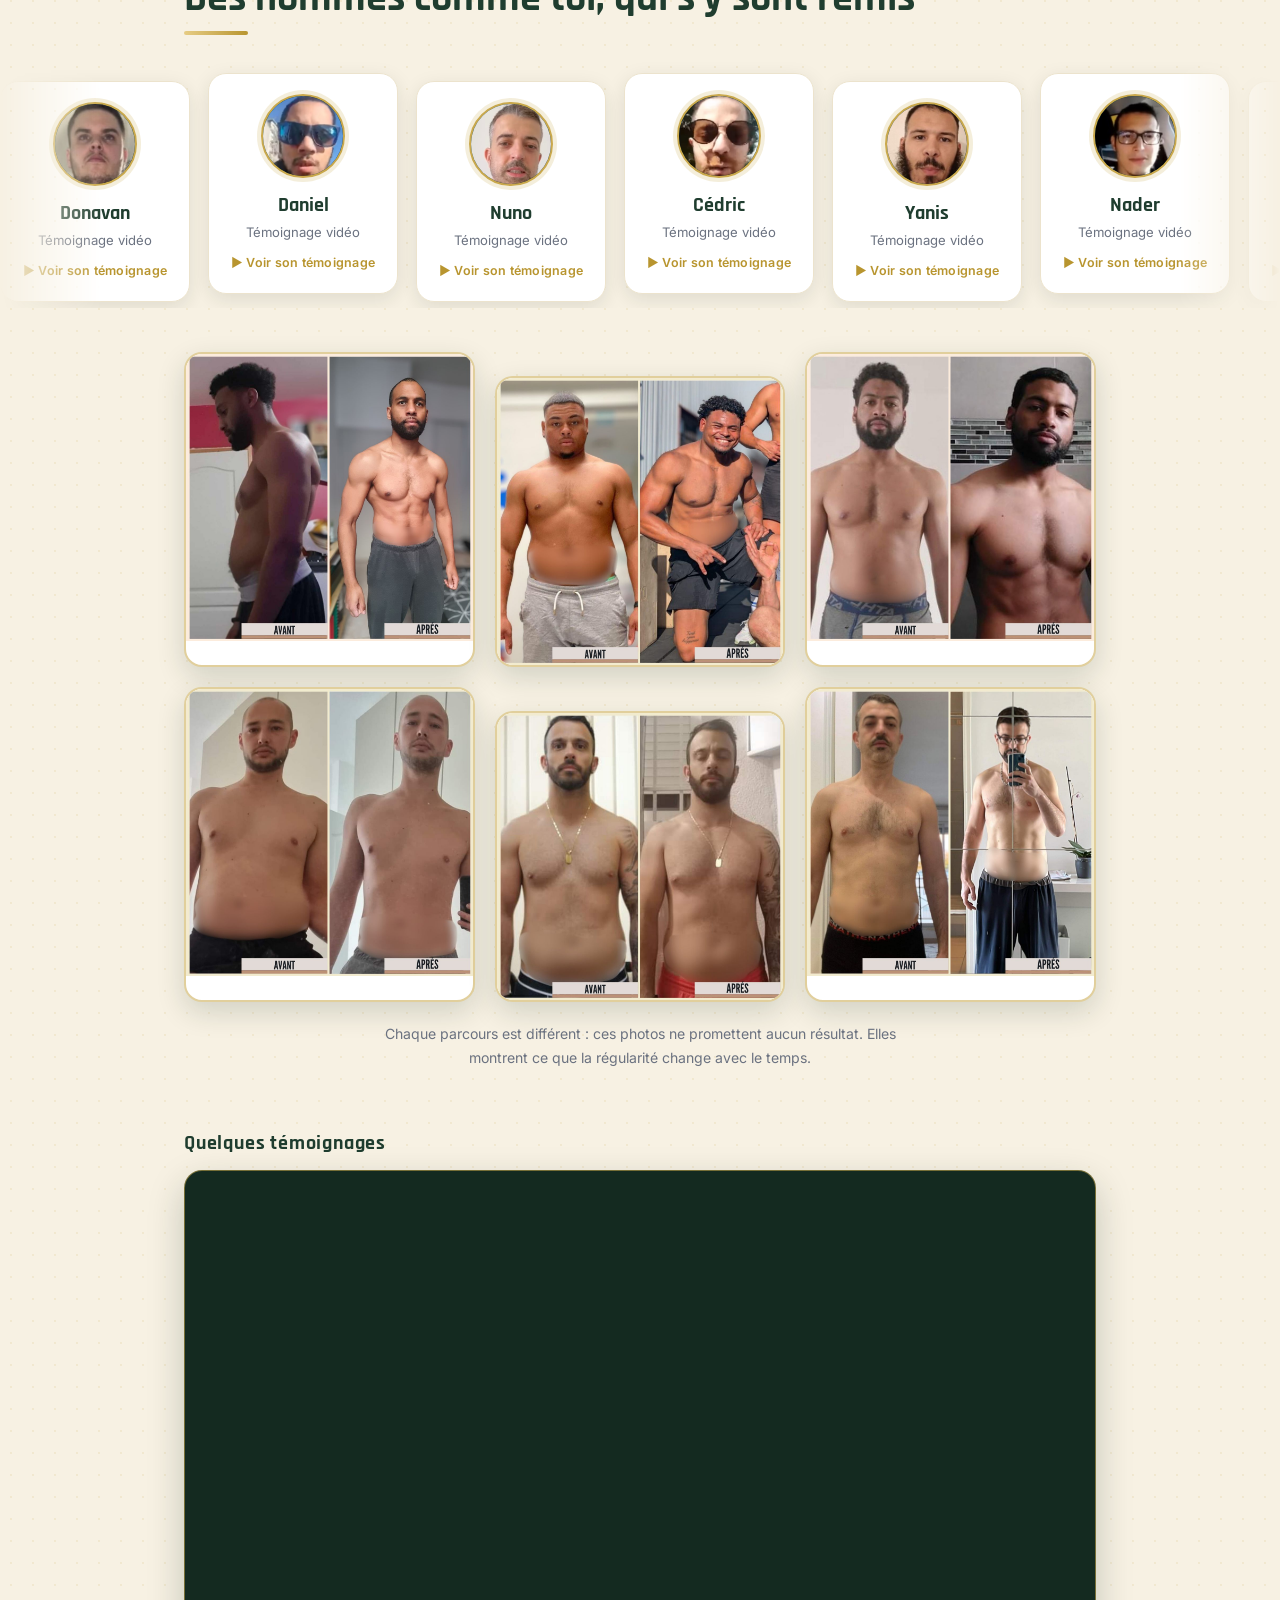
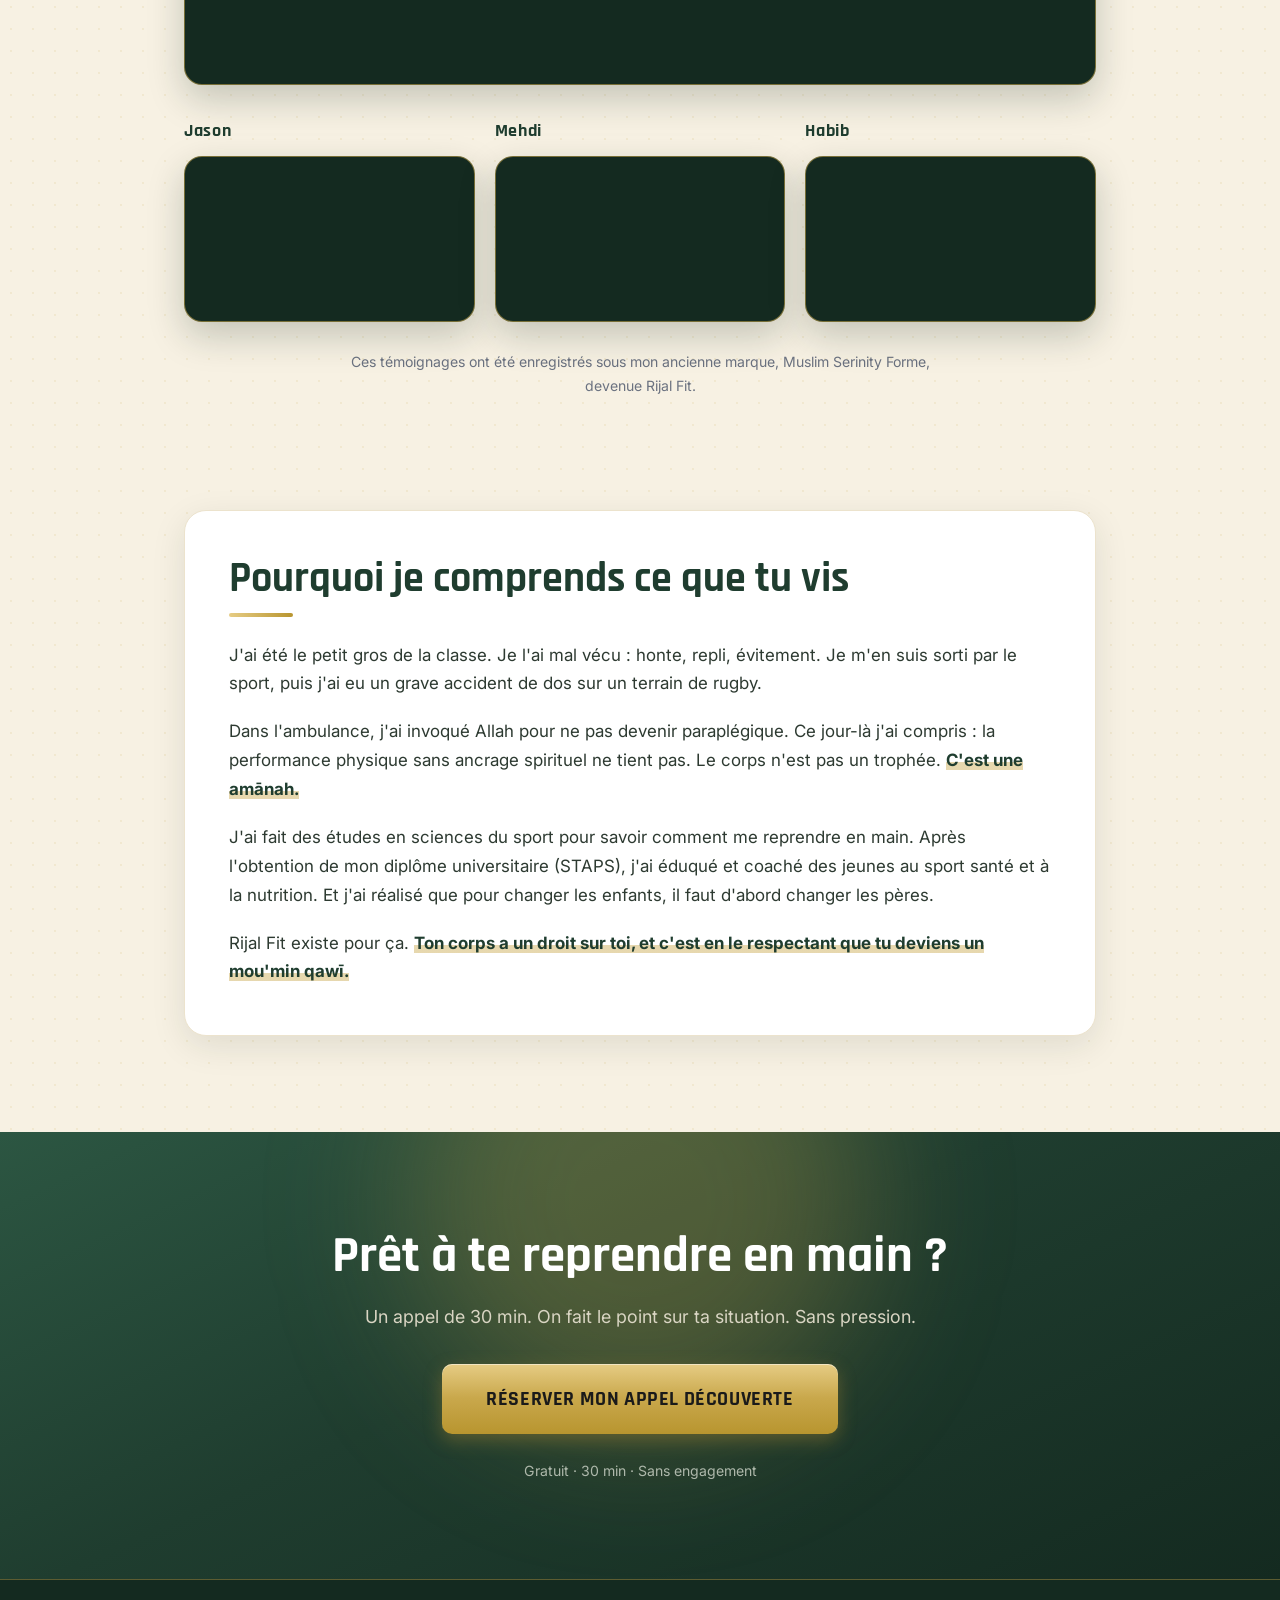
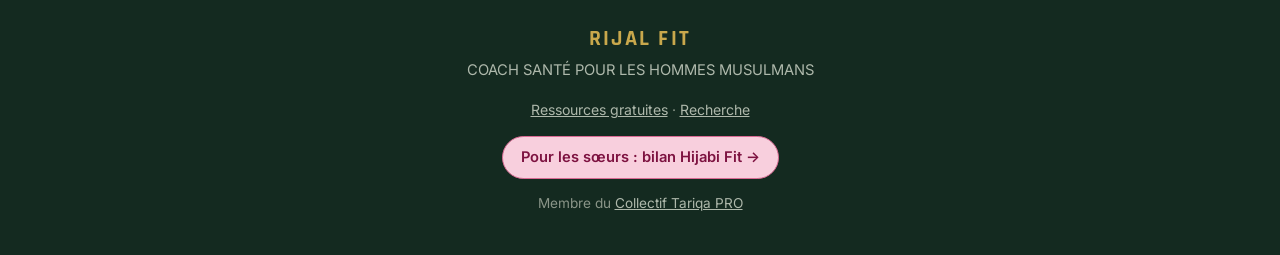
==== commit 8cacef7d: "Rijal Fit, ce n'est pas un programme fitness, c'est un accompagnement Co-Authored-By: Claude Sonnet " ====
--- a/index.html
+++ b/index.html
@@ -131,7 +131,7 @@
       <div class="container">
         <h2 class="section__title title-2l reveal"><span>Reprends le contrôle de ta santé</span> <span>en remettant Allah au centre.</span></h2>
         <p class="solution__intro reveal" style="--d:.1s">
-          Rijal Fit, c'est un accompagnement qui commence par ton <strong>pourquoi</strong> avant ton programme.
+          Rijal Fit, ce n'est pas un programme fitness, c'est un accompagnement qui commence par ton <strong>pourquoi</strong> avant ton programme.
           Pas de recette générique. On trouve la vraie racine de ton blocage, et on relie chaque effort à ton identité d'homme musulman.
         </p>
         <div class="solution__cards">
